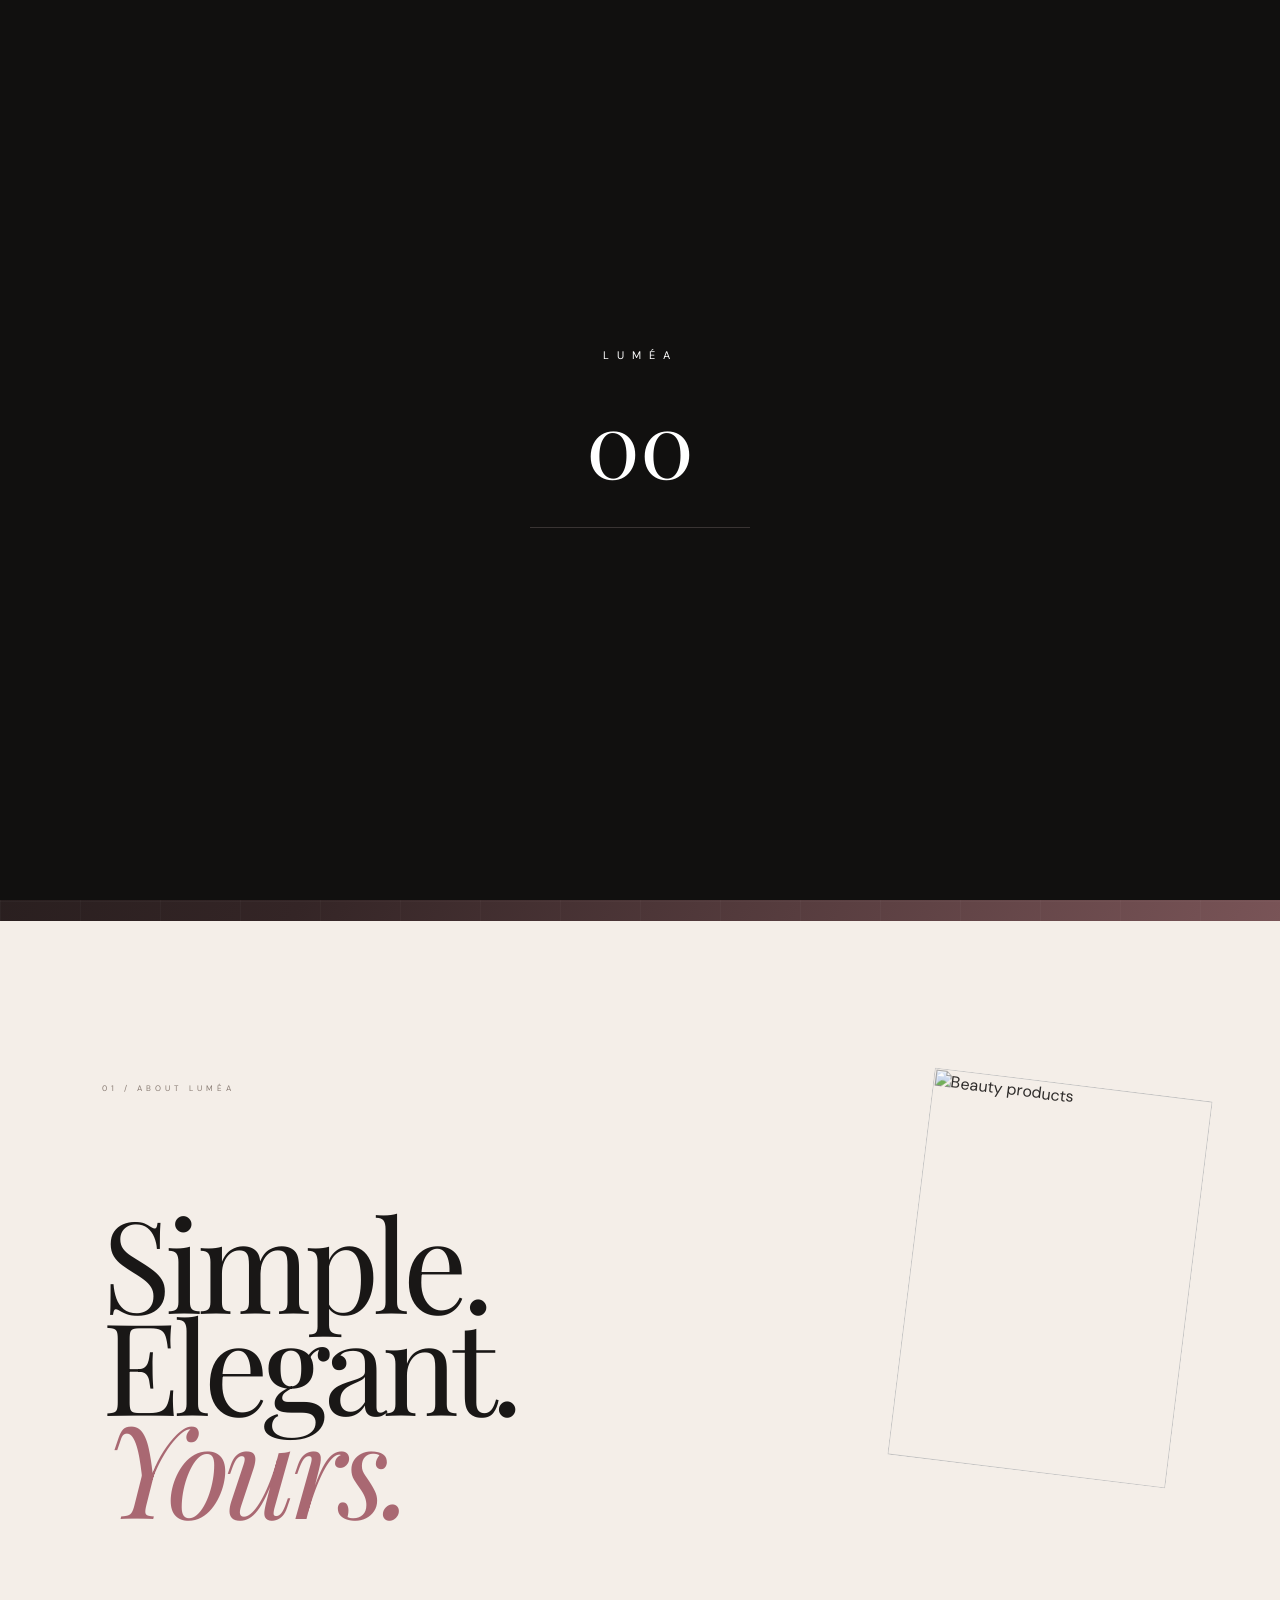
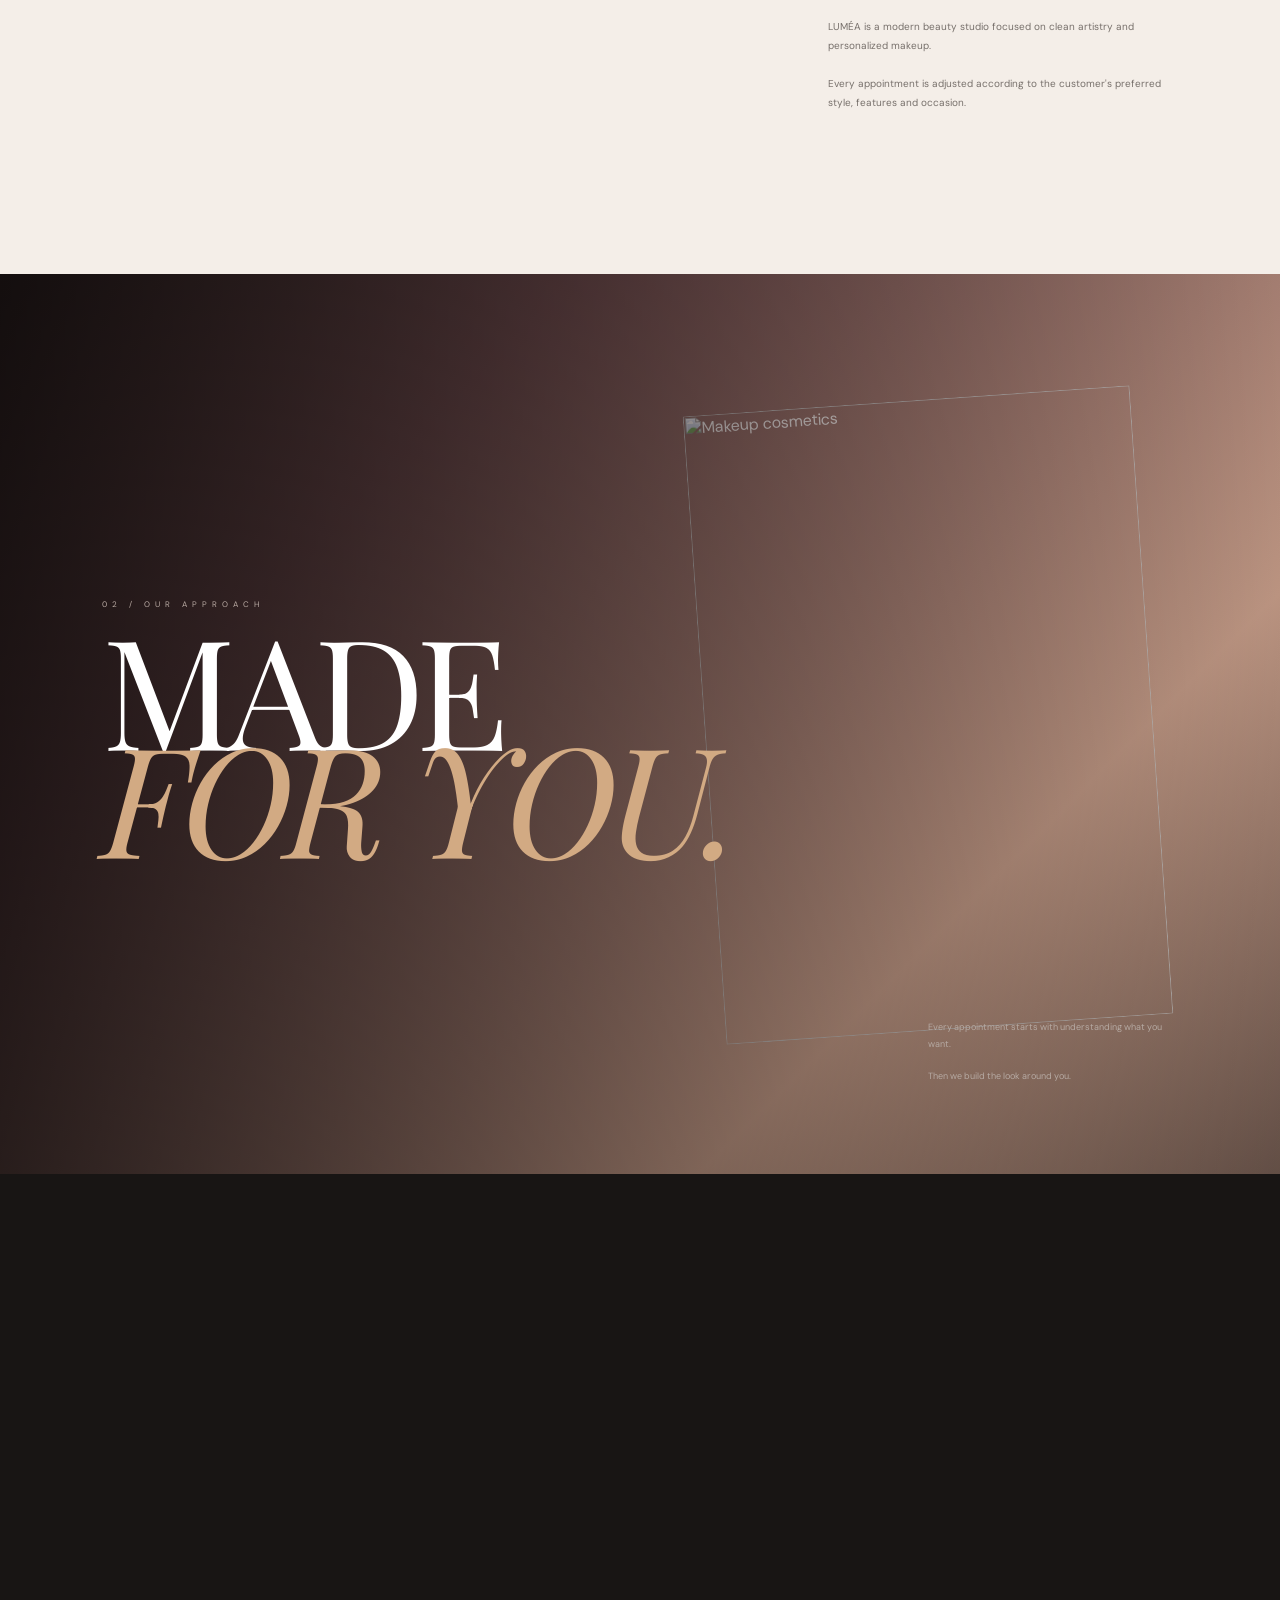
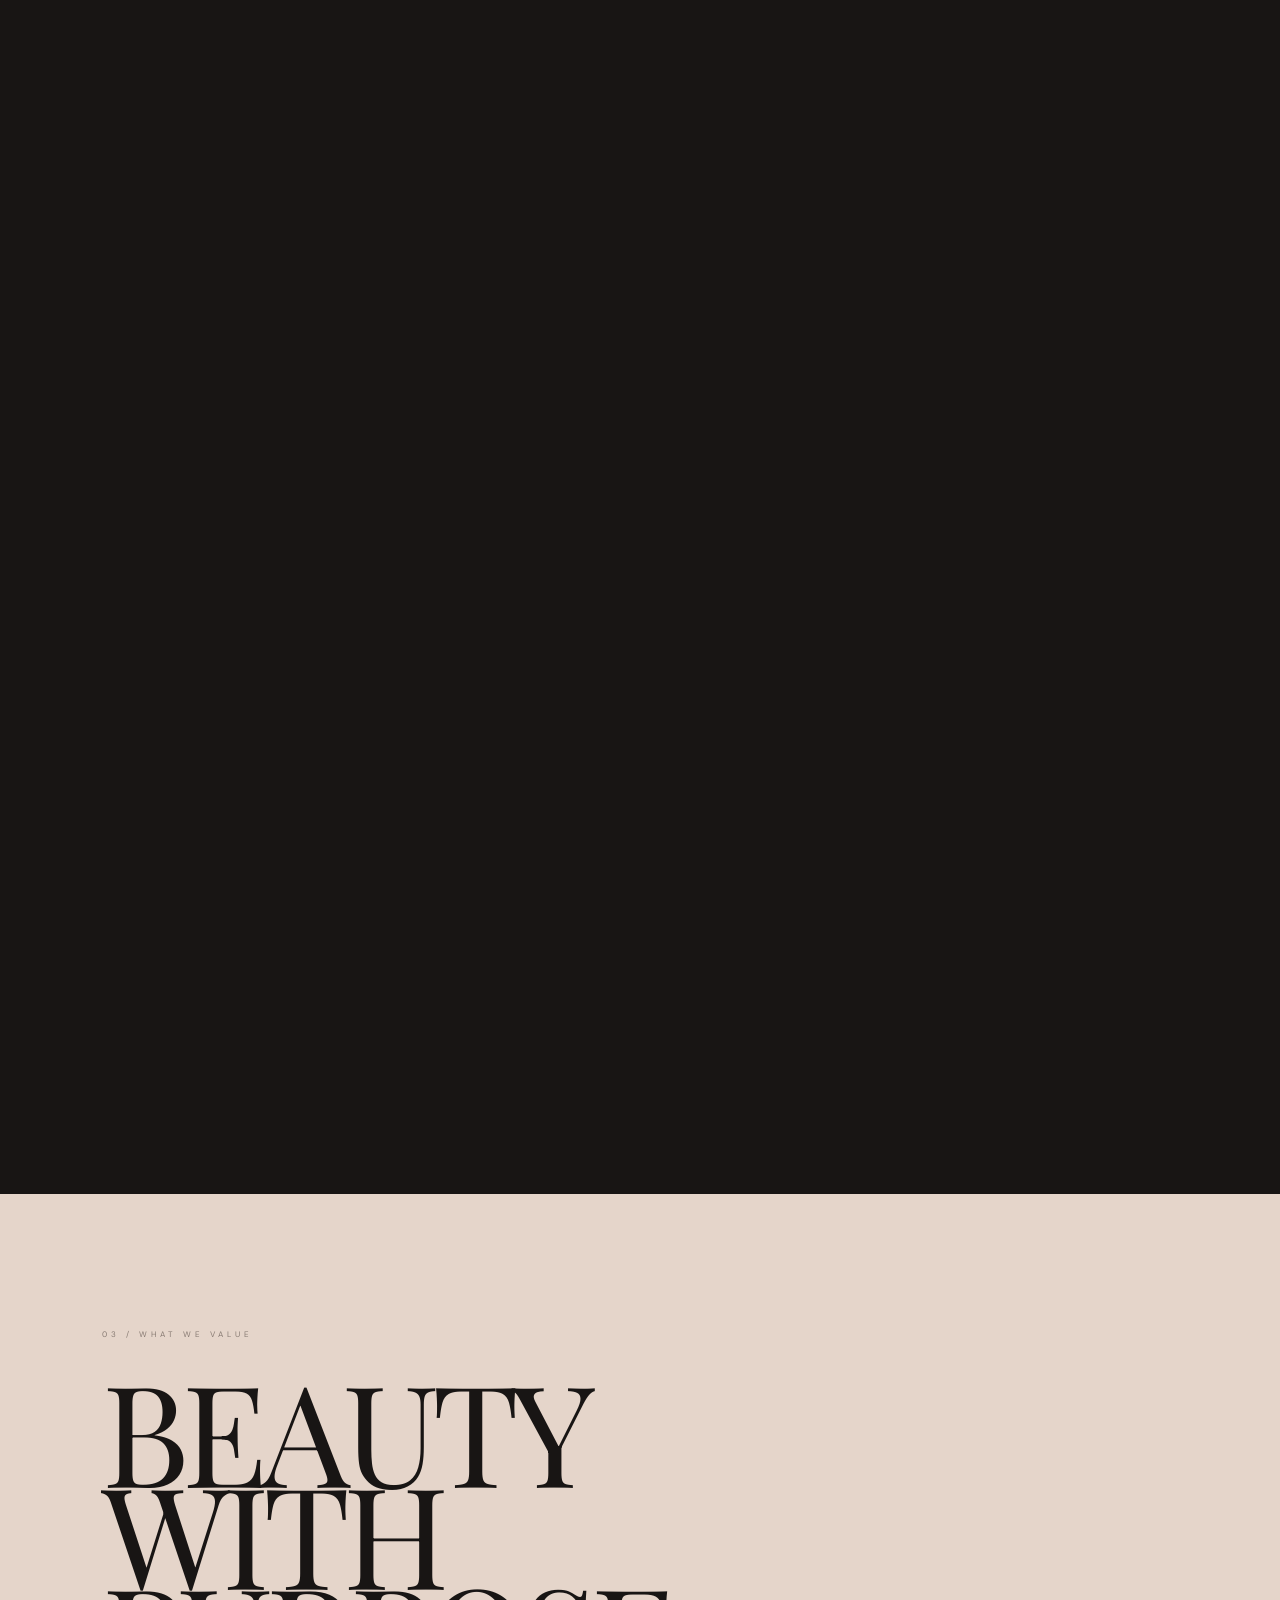
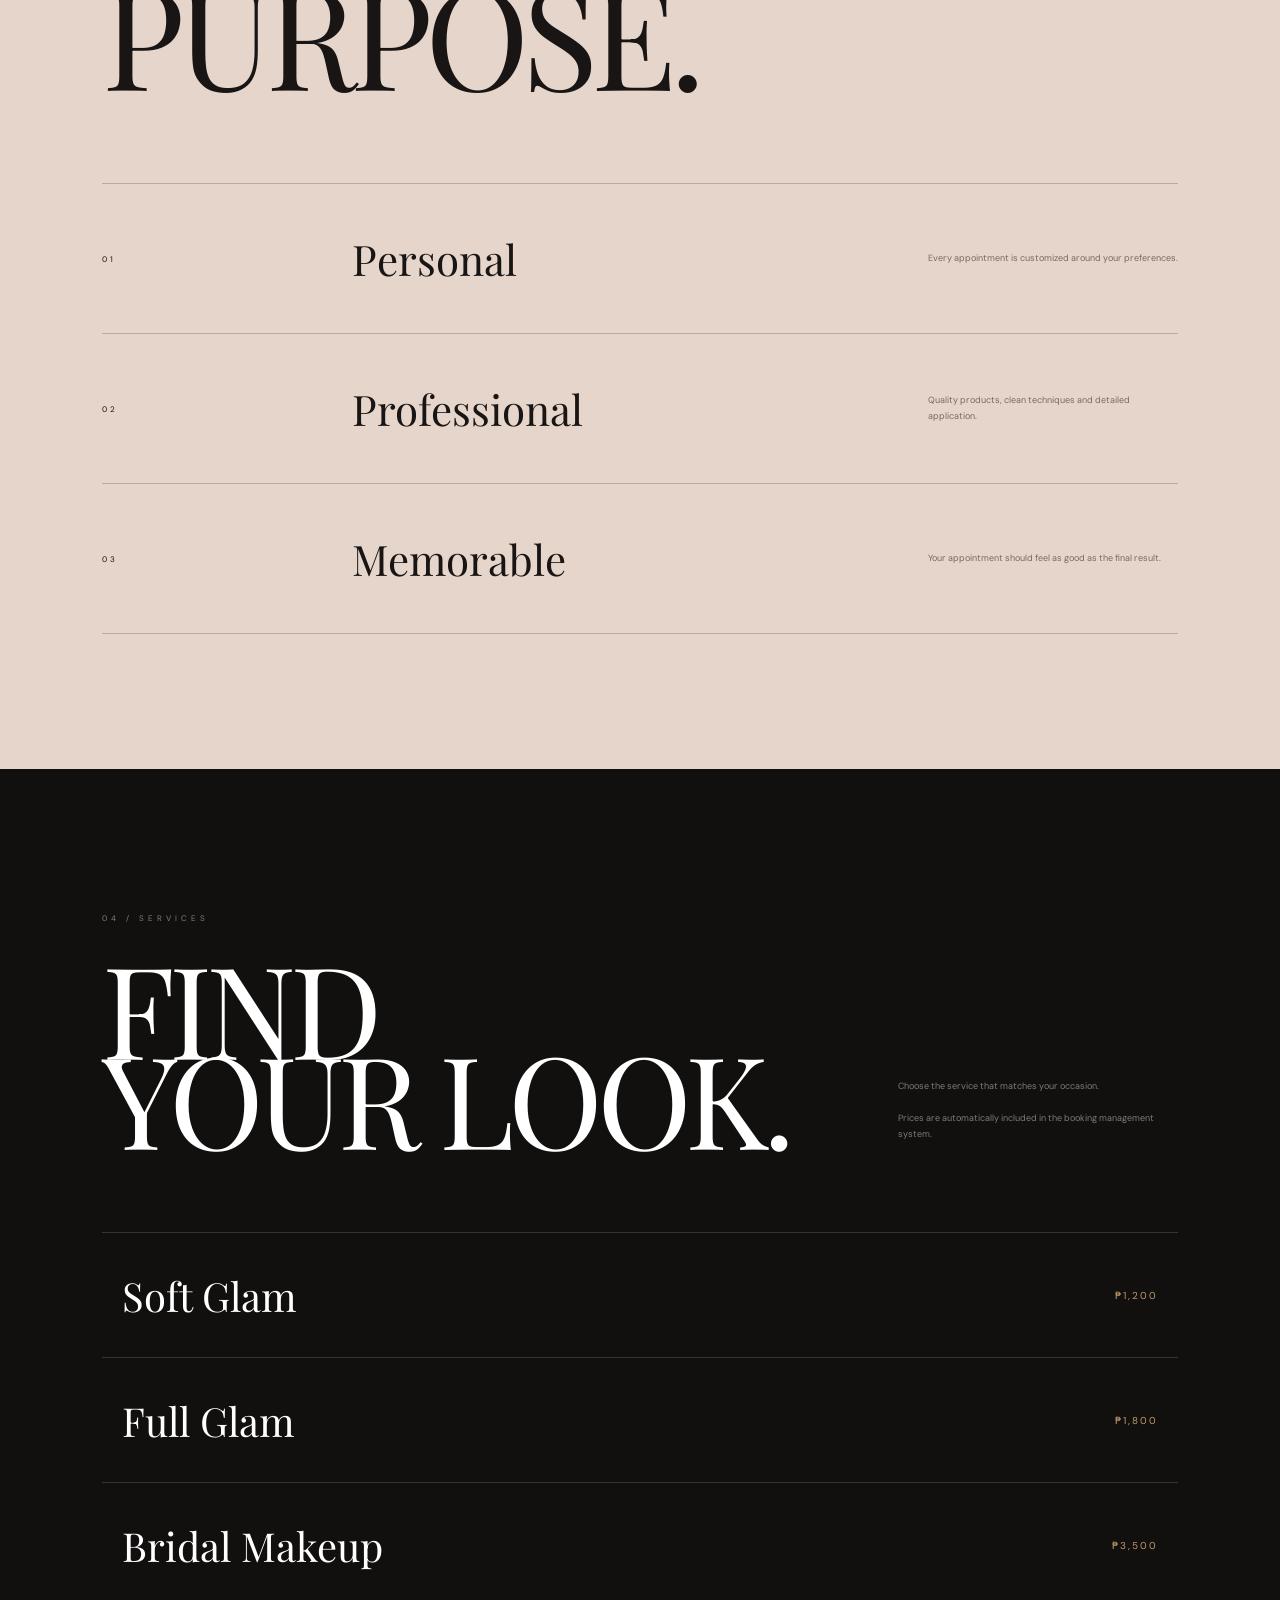
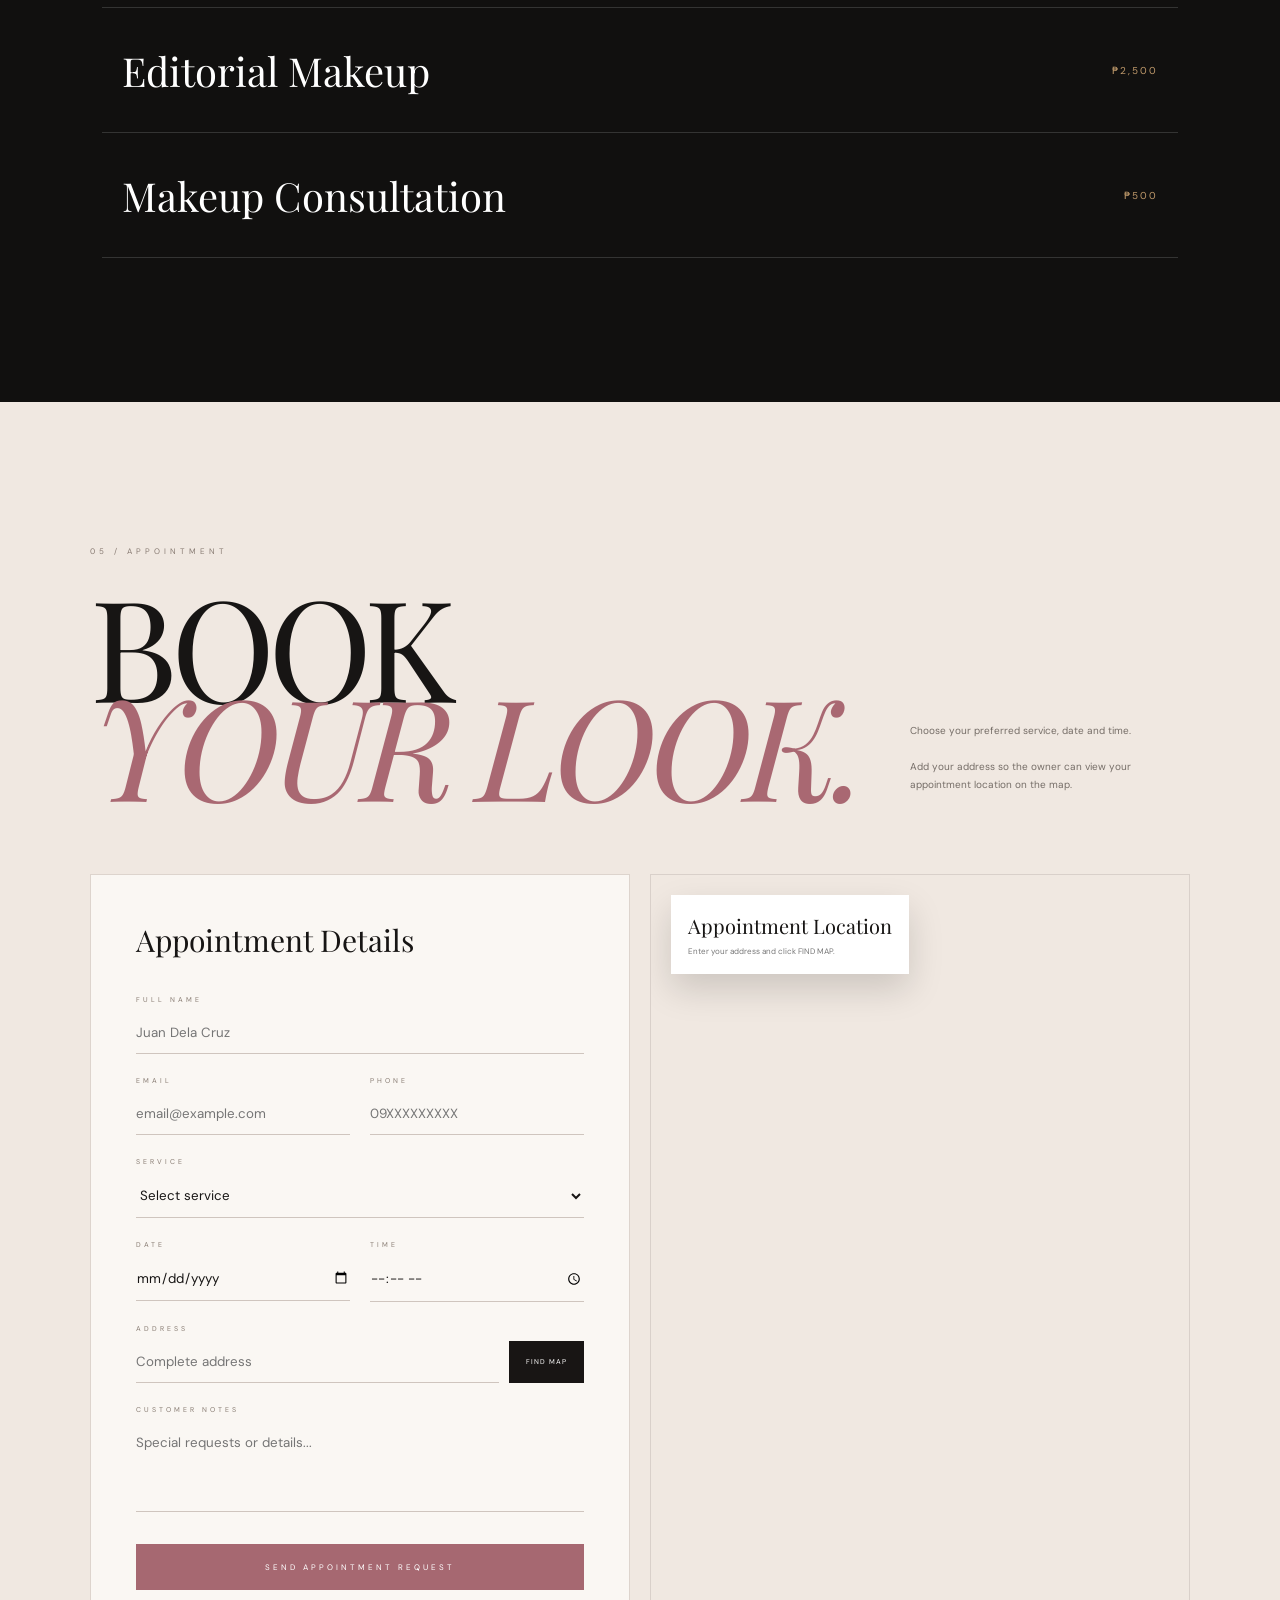
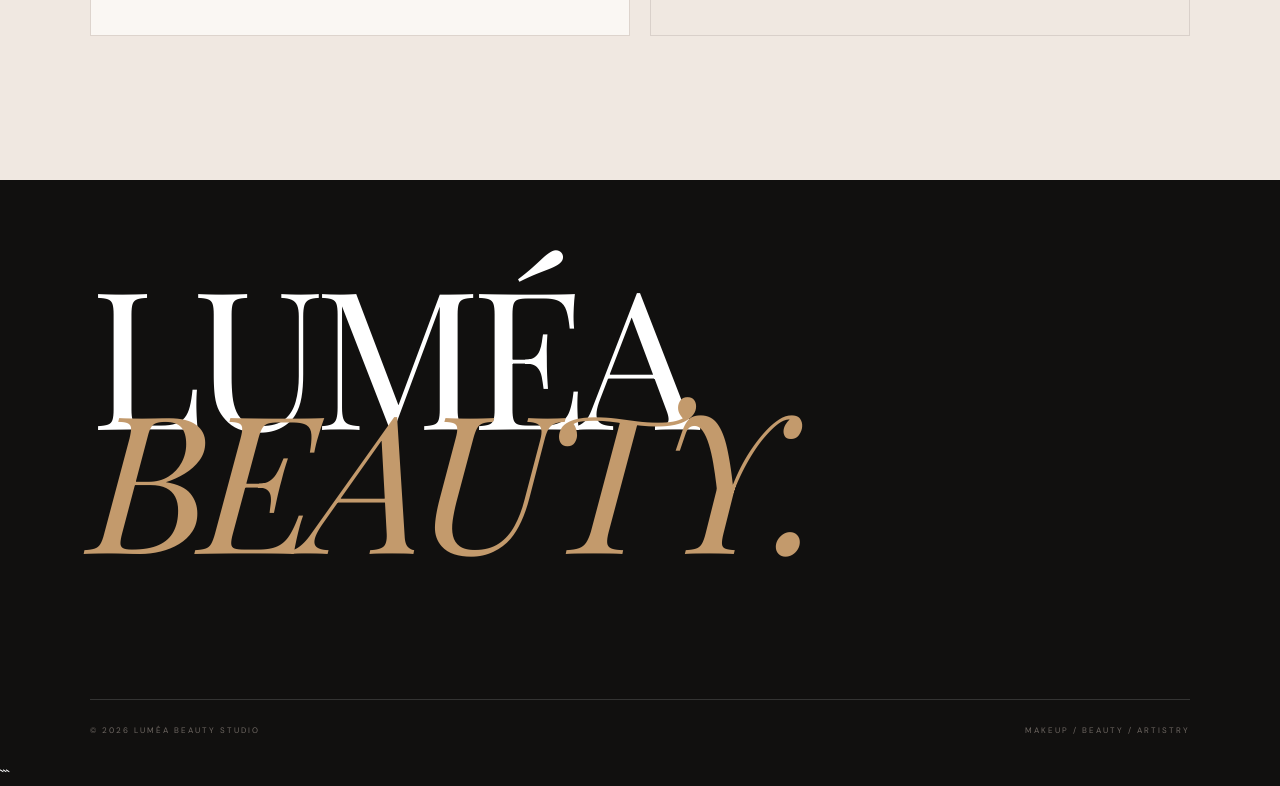
==== index.html @ 1479e38d "first commit" ====
```html
<!DOCTYPE html>
<html lang="en">
<head>
<meta charset="UTF-8">
<meta name="viewport" content="width=device-width, initial-scale=1.0">

<title>LUMÉA Beauty Studio</title>

<!-- Fonts -->
<link rel="preconnect" href="https://fonts.googleapis.com">
<link rel="preconnect" href="https://fonts.gstatic.com" crossorigin>

<link
    href="https://fonts.googleapis.com/css2?family=DM+Sans:wght@400;500;600;700&family=Playfair+Display:ital,wght@0,400;1,400&display=swap"
    rel="stylesheet"
>

<!-- Leaflet -->
<link
    rel="stylesheet"
    href="https://unpkg.com/leaflet@1.9.4/dist/leaflet.css"
/>

<!-- GSAP -->
<script src="https://cdn.jsdelivr.net/npm/gsap@3.12.5/dist/gsap.min.js"></script>
<script src="https://cdn.jsdelivr.net/npm/gsap@3.12.5/dist/ScrollTrigger.min.js"></script>

<!-- Leaflet -->
<script src="https://unpkg.com/leaflet@1.9.4/dist/leaflet.js"></script>

<!-- Excel -->
<script src="https://cdn.jsdelivr.net/npm/xlsx@0.18.5/dist/xlsx.full.min.js"></script>


<style>

/* =========================================================
   ROOT
========================================================= */

:root{
    --black:#11100f;
    --black2:#1d1918;

    --cream:#f4eee8;
    --cream2:#e7d9cf;

    --pink:#a96872;
    --pink2:#d39ca0;

    --brown:#80665a;

    --gold:#b99561;

    --white:#ffffff;

    --gray:#77716d;

    --line:#ddd5ce;

    --green:#347448;
    --red:#a44848;
    --orange:#9c711f;
}


/* =========================================================
   RESET
========================================================= */

*{
    margin:0;
    padding:0;
    box-sizing:border-box;
}

html{
    scroll-behavior:auto;
}

body{
    background:var(--black);
    color:white;

    font-family:"DM Sans",sans-serif;

    overflow-x:hidden;
}

body.owner-open{
    overflow:hidden;
}

button,
input,
select,
textarea{
    font-family:inherit;
}

button{
    cursor:pointer;
}

img{
    display:block;
    max-width:100%;
}

a{
    color:inherit;
    text-decoration:none;
}


/* =========================================================
   LOADER
========================================================= */

.loader{
    position:fixed;
    inset:0;

    z-index:999999;

    background:#11100f;

    display:flex;
    align-items:center;
    justify-content:center;
}

.loader-content{
    text-align:center;
}

.loader-brand{
    font-size:11px;
    letter-spacing:8px;
}

.loader-number{
    margin-top:20px;

    font-family:"Playfair Display",serif;

    font-size:90px;
}

.loader-line{
    width:220px;
    height:1px;

    margin:25px auto;

    background:#393433;

    overflow:hidden;
}

.loader-line span{
    display:block;

    width:100%;
    height:100%;

    background:white;

    transform:translateX(-100%);
}


/* =========================================================
   NAV
========================================================= */

.nav{
    position:fixed;

    top:0;
    left:0;

    width:100%;
    height:90px;

    padding:0 6vw;

    z-index:5000;

    display:flex;
    align-items:center;
    justify-content:space-between;

    mix-blend-mode:difference;
}

.logo{
    font-size:12px;
    letter-spacing:7px;
}

.nav-links{
    display:flex;
    align-items:center;
    gap:30px;
}

.nav-links a{
    font-size:8px;
    letter-spacing:3px;
    text-transform:uppercase;
}

.owner-button{
    border:1px solid white;

    background:transparent;

    color:white;

    padding:11px 17px;

    font-size:8px;

    letter-spacing:2px;

    cursor:pointer;
}


/* =========================================================
   HERO
========================================================= */

.hero{
    height:100vh;
    min-height:700px;

    position:relative;

    overflow:hidden;

    display:flex;
    align-items:center;

    background:
        linear-gradient(
            120deg,
            #181514 0%,
            #342526 45%,
            #795457 100%
        );
}

.hero-grid{
    position:absolute;
    inset:0;

    background-image:
        linear-gradient(
            rgba(255,255,255,.055) 1px,
            transparent 1px
        ),
        linear-gradient(
            90deg,
            rgba(255,255,255,.055) 1px,
            transparent 1px
        );

    background-size:80px 80px;

    opacity:.5;
}

.hero-photo{
    position:absolute;

    right:5vw;
    top:12vh;

    width:38vw;
    height:72vh;

    overflow:hidden;

    opacity:.55;

    transform:rotate(4deg);
}

.hero-photo img{
    width:100%;
    height:100%;

    object-fit:cover;

    filter:
        grayscale(30%)
        contrast(105%)
        brightness(65%);
}

.hero-photo::after{
    content:"";

    position:absolute;
    inset:0;

    background:
        linear-gradient(
            90deg,
            #342526 0%,
            transparent 45%
        );
}

.hero-content{
    position:relative;

    z-index:5;

    margin-left:8vw;
}

.eyebrow{
    margin-bottom:30px;

    color:#b9aaa3;

    font-size:8px;

    letter-spacing:5px;
}

.hero-title{
    font-family:"Playfair Display",serif;

    font-weight:400;

    font-size:clamp(
        80px,
        13vw,
        190px
    );

    line-height:.72;

    letter-spacing:-8px;
}

.hero-title em{
    color:#d3aa87;
}

.hero-description{
    width:330px;

    margin-top:55px;

    color:#b1a49e;

    font-size:10px;

    line-height:1.9;
}

.hero-side{
    position:absolute;

    z-index:5;

    right:8vw;
    bottom:10vh;

    width:220px;

    color:#b8aaa4;

    font-size:8px;

    line-height:1.8;
}

.scroll-indicator{
    position:absolute;

    z-index:5;

    left:50%;
    bottom:30px;

    transform:translateX(-50%);

    color:#aaa09a;

    font-size:7px;

    letter-spacing:4px;
}


/* =========================================================
   ABOUT
========================================================= */

.about{
    min-height:100vh;

    padding:18vh 8vw;

    position:relative;

    overflow:hidden;

    background:var(--cream);

    color:#191716;
}

.about-photo{
    position:absolute;

    right:7vw;
    top:18vh;

    width:280px;
    height:390px;

    overflow:hidden;

    transform:rotate(7deg);

    opacity:.9;
}

.about-photo img{
    width:100%;
    height:100%;

    object-fit:cover;

    filter:saturate(.8);
}

.about-number{
    font-size:8px;

    letter-spacing:4px;

    color:#887b73;
}

.about-title{
    position:relative;

    z-index:2;

    margin-top:13vh;

    max-width:1000px;

    font-family:"Playfair Display",serif;

    font-size:clamp(
        65px,
        10vw,
        150px
    );

    font-weight:400;

    line-height:.8;

    letter-spacing:-6px;
}

.about-title em{
    color:var(--pink);
}

.about-text{
    position:relative;

    z-index:3;

    width:350px;

    margin-top:100px;
    margin-left:auto;

    color:#77706b;

    font-size:10px;

    line-height:1.9;
}


/* =========================================================
   STORY
========================================================= */

.story{
    height:280vh;

    background:#181514;
}

.story-pin{
    position:sticky;

    top:0;

    height:100vh;

    overflow:hidden;
}

.story-bg{
    position:absolute;

    inset:-20%;

    background:
        linear-gradient(
            135deg,
            #211b1a,
            #765052,
            #c49b87,
            #211b1a
        );
}

.story-photo{
    position:absolute;

    right:10vw;
    top:14vh;

    width:35vw;
    height:70vh;

    overflow:hidden;

    opacity:.75;

    transform:rotate(-4deg);
}

.story-photo img{
    width:100%;
    height:100%;

    object-fit:cover;

    filter:
        saturate(.65)
        contrast(105%);
}

.story-overlay{
    position:absolute;
    inset:0;

    background:
        linear-gradient(
            90deg,
            rgba(0,0,0,.72),
            rgba(0,0,0,.05)
        );
}

.story-title{
    position:absolute;

    z-index:5;

    left:8vw;
    top:50%;

    transform:translateY(-50%);
}

.story-title small{
    color:#b9aaa3;

    font-size:8px;

    letter-spacing:5px;
}

.story-title h2{
    margin-top:25px;

    font-family:"Playfair Display",serif;

    font-size:clamp(
        80px,
        12vw,
        175px
    );

    font-weight:400;

    line-height:.7;

    letter-spacing:-8px;
}

.story-title h2 em{
    color:#d2aa83;
}

.story-copy{
    position:absolute;

    z-index:5;

    right:8vw;
    bottom:10vh;

    width:250px;

    color:#b6aaa3;

    font-size:9px;

    line-height:1.8;
}


/* =========================================================
   VALUES
========================================================= */

.values{
    min-height:100vh;

    padding:15vh 8vw;

    background:#e5d5ca;

    color:#181514;

    overflow:hidden;
}

.values-title{
    margin-top:40px;

    font-family:"Playfair Display",serif;

    font-size:clamp(
        70px,
        11vw,
        160px
    );

    font-weight:400;

    line-height:.72;

    letter-spacing:-7px;
}

.values-list{
    margin-top:100px;

    border-top:1px solid rgba(0,0,0,.2);
}

.value{
    min-height:150px;

    border-bottom:1px solid rgba(0,0,0,.2);

    display:flex;

    align-items:center;

    justify-content:space-between;

    overflow:hidden;

    transition:.35s;
}

.value:hover{
    padding-left:25px;
}

.value-number{
    width:50px;

    font-size:8px;

    letter-spacing:3px;
}

.value-name{
    width:35%;

    font-family:"Playfair Display",serif;

    font-size:42px;
}

.value-description{
    width:250px;

    color:#756b65;

    font-size:9px;

    line-height:1.7;
}


/* =========================================================
   SERVICES
========================================================= */

.services{
    padding:16vh 8vw;

    background:#11100f;
}

.services-top{
    margin-bottom:90px;

    display:flex;

    justify-content:space-between;

    align-items:end;
}

.services-title{
    margin-top:40px;

    font-family:"Playfair Display",serif;

    font-weight:400;

    font-size:clamp(
        70px,
        10vw,
        145px
    );

    line-height:.7;

    letter-spacing:-6px;
}

.services-info{
    width:280px;

    color:#827a75;

    font-size:9px;

    line-height:1.8;
}

.service-list{
    border-top:1px solid rgba(255,255,255,.15);
}

.service{
    min-height:125px;

    border-bottom:1px solid rgba(255,255,255,.15);

    padding:0 20px;

    display:flex;

    align-items:center;

    justify-content:space-between;

    transition:.35s;
}

.service:hover{
    background:#292120;

    padding-left:45px;
}

.service-name{
    font-family:"Playfair Display",serif;

    font-size:40px;
}

.service-price{
    color:#c09a6b;

    font-size:10px;

    letter-spacing:2px;
}


/* =========================================================
   BOOKING
========================================================= */

.booking{
    padding:16vh 7vw;

    background:#f0e8e1;

    color:#171514;
}

.booking-header{
    margin-bottom:80px;

    display:flex;

    justify-content:space-between;

    align-items:end;
}

.booking-title{
    margin-top:40px;

    font-family:"Playfair Display",serif;

    font-size:clamp(
        70px,
        11vw,
        160px
    );

    font-weight:400;

    line-height:.7;

    letter-spacing:-7px;
}

.booking-title em{
    color:var(--pink);
}

.booking-intro{
    width:280px;

    color:#756d67;

    font-size:10px;

    line-height:1.8;
}

.booking-grid{
    display:grid;

    grid-template-columns:1fr 1fr;

    gap:20px;
}

.form-card{
    padding:45px;

    background:#faf7f3;

    border:1px solid #ddd4cd;
}

.form-title{
    margin-bottom:35px;

    font-family:"Playfair Display",serif;

    font-size:30px;
}

.field{
    margin-bottom:22px;
}

.field label{
    display:block;

    margin-bottom:8px;

    color:#887c73;

    font-size:7px;

    letter-spacing:3px;
}

.field input,
.field select,
.field textarea{
    width:100%;

    padding:12px 0;

    border:0;

    border-bottom:1px solid #cfc5be;

    background:transparent;

    outline:none;

    color:#171514;
}

.field textarea{
    height:90px;

    resize:none;
}

.form-row{
    display:grid;

    grid-template-columns:1fr 1fr;

    gap:20px;
}

.address-row{
    display:flex;

    gap:10px;
}

.address-row input{
    flex:1;
}

.find-location{
    border:0;

    background:#181514;

    color:white;

    padding:0 17px;

    font-size:7px;

    letter-spacing:1px;
}

.find-location:disabled{
    opacity:.5;

    cursor:wait;
}

.submit-booking{
    width:100%;

    margin-top:10px;

    padding:18px;

    border:0;

    background:#a66871;

    color:white;

    font-size:8px;

    letter-spacing:3px;
}

.submit-booking:hover{
    background:#8e565f;
}


/* =========================================================
   CUSTOMER MAP
========================================================= */

.map-wrapper{
    min-height:620px;

    position:relative;

    overflow:hidden;

    border:1px solid #d9d0ca;
}

#customerMap{
    position:absolute;

    inset:0;

    width:100%;
    height:100%;
}

.map-label{
    position:absolute;

    z-index:500;

    left:20px;
    top:20px;

    max-width:320px;

    padding:17px;

    background:white;

    box-shadow:0 15px 35px rgba(0,0,0,.15);
}

.map-label strong{
    font-family:"Playfair Display",serif;

    font-size:20px;

    font-weight:400;
}

.map-label span{
    display:block;

    margin-top:6px;

    color:#777;

    font-size:8px;

    line-height:1.5;
}


/* =========================================================
   FOOTER
========================================================= */

.footer{
    min-height:65vh;

    padding:12vh 7vw 30px;

    background:#11100f;

    display:flex;

    flex-direction:column;

    justify-content:space-between;
}

.footer-brand{
    font-family:"Playfair Display",serif;

    font-size:clamp(
        80px,
        15vw,
        220px
    );

    font-weight:400;

    line-height:.65;

    letter-spacing:-10px;
}

.footer-brand em{
    color:#c39a6c;
}

.footer-bottom{
    padding-top:25px;

    border-top:1px solid rgba(255,255,255,.15);

    display:flex;

    justify-content:space-between;

    color:#6f6863;

    font-size:8px;

    letter-spacing:2px;
}


/* =========================================================
   OWNER DASHBOARD
========================================================= */

.owner-dashboard{
    position:fixed;

    inset:0;

    z-index:70000;

    display:none;

    overflow:auto;

    background:#f3f3f1;

    color:#151515;
}

.owner-dashboard.active{
    display:block;
}

.owner-nav{
    position:sticky;

    top:0;

    z-index:100;

    height:75px;

    padding:0 35px;

    border-bottom:1px solid #dededb;

    background:white;

    display:flex;

    align-items:center;

    justify-content:space-between;
}

.owner-logo{
    font-size:11px;

    font-weight:600;

    letter-spacing:5px;
}

.owner-nav-right{
    display:flex;

    align-items:center;

    gap:12px;
}

.owner-online{
    padding:8px 13px;

    border-radius:20px;

    background:#eaf6ed;

    color:#347145;

    font-size:7px;
}

.close-owner{
    padding:10px 15px;

    border:1px solid #d5d5d2;

    background:white;

    font-size:8px;
}

.close-owner:hover{
    background:#151515;

    color:white;
}

.owner-content{
    max-width:1750px;

    margin:auto;

    padding:40px;
}

.owner-heading{
    display:flex;

    align-items:end;

    justify-content:space-between;
}

.owner-heading h1{
    font-family:"Playfair Display",serif;

    font-size:65px;

    font-weight:400;

    line-height:.8;
}

.owner-heading p{
    margin-top:15px;

    color:#777;

    font-size:9px;
}

.export-excel{
    padding:13px 18px;

    border:0;

    background:#197c43;

    color:white;

    font-size:8px;

    letter-spacing:1px;
}

.export-excel:hover{
    background:#126434;
}


/* =========================================================
   STATS
========================================================= */

.stats{
    margin-top:45px;

    display:grid;

    grid-template-columns:repeat(6,1fr);

    gap:12px;
}

.stat{
    padding:22px;

    border:1px solid #e0e0dd;

    border-radius:4px;

    background:white;
}

.stat small{
    color:#888;

    font-size:7px;

    letter-spacing:2px;
}

.stat strong{
    display:block;

    margin-top:15px;

    font-family:"Playfair Display",serif;

    font-size:34px;

    font-weight:400;
}


/* =========================================================
   OWNER GRID
========================================================= */

.owner-grid{
    margin-top:25px;

    display:grid;

    grid-template-columns:1.45fr .8fr;

    gap:18px;
}

.owner-panel{
    overflow:hidden;

    border:1px solid #e0e0dd;

    border-radius:4px;

    background:white;
}

.panel-heading{
    min-height:70px;

    padding:18px 22px;

    border-bottom:1px solid #e7e7e4;

    display:flex;

    align-items:center;

    justify-content:space-between;
}

.panel-heading h3{
    font-size:13px;
}

.search-bookings{
    width:240px;

    padding:10px;

    border:1px solid #ddd;

    outline:none;

    background:#fafafa;

    font-size:9px;
}


/* =========================================================
   TABLE
========================================================= */

.table-scroll{
    overflow:auto;
}

.booking-table{
    width:100%;

    min-width:900px;

    border-collapse:collapse;
}

.booking-table th{
    padding:14px 18px;

    border-bottom:1px solid #e7e7e4;

    background:#fafafa;

    color:#888;

    text-align:left;

    font-size:7px;

    letter-spacing:1px;
}

.booking-table td{
    padding:16px 18px;

    border-bottom:1px solid #ededeb;

    vertical-align:middle;

    font-size:9px;
}

.booking-table tr:hover{
    background:#fafafa;
}

.customer-name{
    font-weight:600;
}

.customer-email{
    display:block;

    margin-top:4px;

    color:#999;

    font-size:7px;
}

.view-details{
    padding:8px 11px;

    border:1px solid #d5d5d2;

    background:white;

    font-size:7px;

    letter-spacing:1px;
}

.view-details:hover{
    background:#181818;

    color:white;
}


/* =========================================================
   BADGES
========================================================= */

.badge{
    display:inline-block;

    padding:6px 9px;

    border-radius:20px;

    font-size:7px;

    white-space:nowrap;
}

.badge-pending{
    background:#fff3dc;
    color:#9a6b1b;
}

.badge-confirmed{
    background:#eaf6ed;
    color:#347145;
}

.badge-completed{
    background:#edf0f2;
    color:#596770;
}

.badge-cancelled{
    background:#fdeaea;
    color:#a34a4a;
}

.badge-unpaid{
    background:#fff0ef;
    color:#a24b4b;
}

.badge-partial{
    background:#fff4dc;
    color:#9a701d;
}

.badge-paid{
    background:#eaf6ed;
    color:#347145;
}


/* =========================================================
   DETAILS
========================================================= */

.details-panel{
    padding:25px;

    min-height:650px;

    overflow:auto;
}

.details-empty{
    min-height:550px;

    display:flex;

    align-items:center;

    justify-content:center;

    text-align:center;

    color:#aaa;

    font-size:9px;
}

.details-header{
    display:flex;

    align-items:start;

    justify-content:space-between;

    gap:10px;
}

.details-name{
    font-family:"Playfair Display",serif;

    font-size:35px;

    font-weight:400;
}

.detail-section{
    margin-top:25px;
}

.detail-label{
    margin-bottom:7px;

    color:#999;

    font-size:7px;

    letter-spacing:2px;
}

.detail-value{
    font-size:10px;

    line-height:1.7;
}

.detail-note{
    padding:14px;

    border:1px solid #eee7e0;

    background:#faf8f5;

    font-size:9px;

    line-height:1.7;
}


/* =========================================================
   PAYMENT
========================================================= */

.payment-box{
    padding:15px;

    border:1px solid #e2e5e0;

    background:#f7f8f6;
}

.amount{
    font-family:"Playfair Display",serif;

    font-size:30px;
}

.payment-select{
    width:100%;

    margin-top:10px;

    padding:10px;

    border:1px solid #ddd;

    background:white;

    font-size:9px;
}

.save-payment{
    width:100%;

    margin-top:8px;

    padding:11px;

    border:0;

    background:#181818;

    color:white;

    font-size:7px;

    letter-spacing:1px;
}


/* =========================================================
   OWNER MAP
========================================================= */

.owner-map{
    height:230px;

    position:relative;

    overflow:hidden;

    border:1px solid #ddd;

    background:#eee;
}

.owner-map-inner{
    position:absolute;

    inset:0;
}

.owner-no-location{
    position:absolute;

    inset:0;

    z-index:10;

    display:flex;

    align-items:center;

    justify-content:center;

    padding:20px;

    text-align:center;

    background:#f5f5f3;

    color:#888;

    font-size:9px;
}


/* =========================================================
   NOTES
========================================================= */

.owner-note{
    width:100%;

    height:80px;

    padding:12px;

    border:1px solid #ddd;

    outline:none;

    resize:none;

    font-size:9px;
}

.save-note{
    width:100%;

    margin-top:7px;

    padding:11px;

    border:0;

    background:#181818;

    color:white;

    font-size:7px;
}


/* =========================================================
   ACTIONS
========================================================= */

.status-actions{
    margin-top:10px;

    display:grid;

    grid-template-columns:1fr 1fr;

    gap:7px;
}

.status-actions button{
    padding:11px;

    border:0;

    font-size:7px;
}

.action-confirm{
    background:#eaf6ed;
    color:#347145;
}

.action-complete{
    background:#edf0f2;
    color:#596770;
}

.action-cancel{
    background:#fdeaea;
    color:#a34a4a;
}

.action-delete{
    background:#181818;
    color:white;
}


/* =========================================================
   TOAST
========================================================= */

.toast{
    position:fixed;

    right:25px;
    bottom:25px;

    z-index:1000000;

    padding:15px 20px;

    background:#171514;

    color:white;

    font-size:8px;

    opacity:0;

    transform:translateY(30px);

    pointer-events:none;

    transition:.3s;
}

.toast.show{
    opacity:1;

    transform:translateY(0);
}


/* =========================================================
   RESPONSIVE
========================================================= */

@media(max-width:1100px){

    .stats{
        grid-template-columns:repeat(3,1fr);
    }

    .owner-grid{
        grid-template-columns:1fr;
    }

}

@media(max-width:800px){

    .hero-photo{
        width:55vw;
        right:-10vw;
        opacity:.35;
    }

    .about-photo{
        opacity:.3;
    }

    .story-photo{
        width:55vw;
        right:-10vw;
        opacity:.4;
    }

    .booking-grid{
        grid-template-columns:1fr;
    }

    .services-top,
    .booking-header{
        display:block;
    }

    .services-info,
    .booking-intro{
        margin-top:35px;
    }

    .form-row{
        grid-template-columns:1fr;
    }

}

@media(max-width:600px){

    .nav{
        padding:0 20px;
    }

    .nav-links{
        gap:10px;
    }

    .nav-links a{
        display:none;
    }

    .hero-content{
        margin-left:7vw;
    }

    .hero-title{
        font-size:70px;
        letter-spacing:-5px;
    }

    .hero-description{
        width:270px;
    }

    .about{
        padding:13vh 7vw;
    }

    .about-title{
        font-size:58px;
    }

    .about-text{
        width:100%;
    }

    .story-title{
        left:7vw;
    }

    .story-title h2{
        font-size:70px;
    }

    .story-copy{
        right:7vw;
    }

    .values{
        padding:13vh 7vw;
    }

    .values-title{
        font-size:65px;
    }

    .value{
        min-height:170px;

        display:grid;

        grid-template-columns:40px 1fr;

        padding:20px 0;
    }

    .value-name{
        width:auto;

        font-size:30px;
    }

    .value-description{
        grid-column:2;

        width:auto;
    }

    .services{
        padding:13vh 7vw;
    }

    .service-name{
        font-size:28px;
    }

    .booking{
        padding:13vh 6vw;
    }

    .form-card{
        padding:25px;
    }

    .address-row{
        display:block;
    }

    .find-location{
        width:100%;
        height:42px;

        margin-top:8px;
    }

    .map-wrapper{
        min-height:430px;
    }

    .footer-brand{
        font-size:80px;
    }

    .footer-bottom{
        display:block;
    }

    .footer-bottom div{
        margin-top:10px;
    }

    .owner-content{
        padding:25px 15px;
    }

    .owner-heading{
        display:block;
    }

    .owner-heading h1{
        font-size:50px;
    }

    .export-excel{
        margin-top:25px;
    }

    .stats{
        grid-template-columns:1fr 1fr;
    }

    .owner-nav{
        padding:0 15px;
    }

    .owner-online{
        display:none;
    }

    .search-bookings{
        width:150px;
    }

}

@media(max-width:420px){

    .stats{
        grid-template-columns:1fr;
    }

    .panel-heading{
        display:block;
    }

    .search-bookings{
        width:100%;

        margin-top:12px;
    }

}

</style>
</head>


<body>


<!-- =====================================================
     LOADER
===================================================== -->

<div class="loader" id="loader">

    <div class="loader-content">

        <div class="loader-brand">
            LUMÉA
        </div>

        <div class="loader-number" id="loaderNumber">
            00
        </div>

        <div class="loader-line">
            <span id="loaderBar"></span>
        </div>

    </div>

</div>


<!-- =====================================================
     NAVIGATION
===================================================== -->

<nav class="nav">

    <a
        href="#"
        class="logo"
    >
        LUMÉA
    </a>


    <div class="nav-links">

        <a href="#about">
            About
        </a>

        <a href="#services">
            Services
        </a>

        <a href="#booking">
            Appointment
        </a>


        <button
            type="button"
            class="owner-button"
            id="openOwner"
        >
            OWNER
        </button>

    </div>

</nav>


<!-- =====================================================
     HERO
===================================================== -->

<section class="hero">

    <div class="hero-grid"></div>


    <!-- BEAUTY PICTURE -->

    <div class="hero-photo">

        <img
            src="https://images.unsplash.com/photo-1522335789203-aabd1fc54bc9?auto=format&fit=crop&w=1200&q=85"
            alt="Beauty makeup"
        >

    </div>


    <div class="hero-content">

        <div class="eyebrow">
            BEAUTY STUDIO / MAKEUP ARTISTRY
        </div>


        <h1 class="hero-title">

            YOUR

            <br>

            <em>
                SIGNATURE.
            </em>

        </h1>


        <p class="hero-description">

            Professional makeup artistry
            for celebrations, special
            occasions and everyday beauty.

        </p>

    </div>


    <div class="hero-side">

        LUMÉA BEAUTY STUDIO

        <br><br>

        Makeup designed around
        your personality, style
        and occasion.

    </div>


    <div class="scroll-indicator">
        SCROLL DOWN
    </div>

</section>


<!-- =====================================================
     ABOUT
===================================================== -->

<section
    class="about"
    id="about"
>

    <div class="about-photo">

        <img
            src="https://images.unsplash.com/photo-1516975080664-ed2fc6a32937?auto=format&fit=crop&w=800&q=85"
            alt="Beauty products"
        >

    </div>


    <div class="about-number">
        01 / ABOUT LUMÉA
    </div>


    <h2 class="about-title">

        Simple.

        <br>

        Elegant.

        <br>

        <em>
            Yours.
        </em>

    </h2>


    <p class="about-text">

        LUMÉA is a modern beauty studio
        focused on clean artistry and
        personalized makeup.

        <br><br>

        Every appointment is adjusted
        according to the customer's
        preferred style, features and
        occasion.

    </p>

</section>


<!-- =====================================================
     SCROLL STORY
===================================================== -->

<section class="story">

    <div class="story-pin">

        <div
            class="story-bg"
            id="storyBackground"
        ></div>


        <div class="story-photo">

            <img
                src="https://images.unsplash.com/photo-1596462502278-27bfdc403348?auto=format&fit=crop&w=1200&q=85"
                alt="Makeup cosmetics"
            >

        </div>


        <div class="story-overlay"></div>


        <div class="story-title">

            <small>
                02 / OUR APPROACH
            </small>


            <h2>

                MADE

                <br>

                <em>
                    FOR YOU.
                </em>

            </h2>

        </div>


        <div class="story-copy">

            Every appointment starts with
            understanding what you want.

            <br><br>

            Then we build the look around
            you.

        </div>

    </div>

</section>


<!-- =====================================================
     VALUES
===================================================== -->

<section class="values">

    <div class="about-number">
        03 / WHAT WE VALUE
    </div>


    <h2 class="values-title">

        BEAUTY

        <br>

        WITH

        <br>

        PURPOSE.

    </h2>


    <div class="values-list">


        <div class="value">

            <div class="value-number">
                01
            </div>

            <div class="value-name">
                Personal
            </div>

            <div class="value-description">

                Every appointment is
                customized around
                your preferences.

            </div>

        </div>


        <div class="value">

            <div class="value-number">
                02
            </div>

            <div class="value-name">
                Professional
            </div>

            <div class="value-description">

                Quality products,
                clean techniques and
                detailed application.

            </div>

        </div>


        <div class="value">

            <div class="value-number">
                03
            </div>

            <div class="value-name">
                Memorable
            </div>

            <div class="value-description">

                Your appointment should
                feel as good as the final
                result.

            </div>

        </div>

    </div>

</section>


<!-- =====================================================
     SERVICES
===================================================== -->

<section
    class="services"
    id="services"
>

    <div class="services-top">

        <div>

            <div class="about-number">
                04 / SERVICES
            </div>


            <h2 class="services-title">

                FIND

                <br>

                YOUR LOOK.

            </h2>

        </div>


        <p class="services-info">

            Choose the service that
            matches your occasion.

            <br><br>

            Prices are automatically
            included in the booking
            management system.

        </p>

    </div>


    <div class="service-list">


        <div class="service">

            <div class="service-name">
                Soft Glam
            </div>

            <div class="service-price">
                ₱1,200
            </div>

        </div>


        <div class="service">

            <div class="service-name">
                Full Glam
            </div>

            <div class="service-price">
                ₱1,800
            </div>

        </div>


        <div class="service">

            <div class="service-name">
                Bridal Makeup
            </div>

            <div class="service-price">
                ₱3,500
            </div>

        </div>


        <div class="service">

            <div class="service-name">
                Editorial Makeup
            </div>

            <div class="service-price">
                ₱2,500
            </div>

        </div>


        <div class="service">

            <div class="service-name">
                Makeup Consultation
            </div>

            <div class="service-price">
                ₱500
            </div>

        </div>


    </div>

</section>


<!-- =====================================================
     BOOKING
===================================================== -->

<section
    class="booking"
    id="booking"
>

    <div class="booking-header">

        <div>

            <div class="about-number">
                05 / APPOINTMENT
            </div>


            <h2 class="booking-title">

                BOOK

                <br>

                <em>
                    YOUR LOOK.
                </em>

            </h2>

        </div>


        <p class="booking-intro">

            Choose your preferred service,
            date and time.

            <br><br>

            Add your address so the owner
            can view your appointment
            location on the map.

        </p>

    </div>


    <div class="booking-grid">


        <!-- FORM -->

        <form
            class="form-card"
            id="bookingForm"
        >

            <div class="form-title">
                Appointment Details
            </div>


            <div class="field">

                <label>
                    FULL NAME
                </label>

                <input
                    id="customerName"
                    required
                    placeholder="Juan Dela Cruz"
                >

            </div>


            <div class="form-row">

                <div class="field">

                    <label>
                        EMAIL
                    </label>

                    <input
                        id="customerEmail"
                        type="email"
                        required
                        placeholder="email@example.com"
                    >

                </div>


                <div class="field">

                    <label>
                        PHONE
                    </label>

                    <input
                        id="customerPhone"
                        type="tel"
                        required
                        placeholder="09XXXXXXXXX"
                    >

                </div>

            </div>


            <div class="field">

                <label>
                    SERVICE
                </label>

                <select
                    id="bookingService"
                    required
                >

                    <option value="">
                        Select service
                    </option>

                    <option value="Soft Glam">
                        Soft Glam — ₱1,200
                    </option>

                    <option value="Full Glam">
                        Full Glam — ₱1,800
                    </option>

                    <option value="Bridal Makeup">
                        Bridal Makeup — ₱3,500
                    </option>

                    <option value="Editorial Makeup">
                        Editorial Makeup — ₱2,500
                    </option>

                    <option value="Makeup Consultation">
                        Makeup Consultation — ₱500
                    </option>

                </select>

            </div>


            <div class="form-row">

                <div class="field">

                    <label>
                        DATE
                    </label>

                    <input
                        id="bookingDate"
                        type="date"
                        required
                    >

                </div>


                <div class="field">

                    <label>
                        TIME
                    </label>

                    <input
                        id="bookingTime"
                        type="time"
                        required
                    >

                </div>

            </div>


            <div class="field">

                <label>
                    ADDRESS
                </label>


                <div class="address-row">

                    <input
                        id="customerAddress"
                        required
                        placeholder="Complete address"
                    >


                    <button
                        type="button"
                        class="find-location"
                        id="findCustomerLocation"
                    >
                        FIND MAP
                    </button>

                </div>

            </div>


            <div class="field">

                <label>
                    CUSTOMER NOTES
                </label>

                <textarea
                    id="customerNotes"
                    placeholder="Special requests or details..."
                ></textarea>

            </div>


            <button
                type="submit"
                class="submit-booking"
            >
                SEND APPOINTMENT REQUEST
            </button>

        </form>


        <!-- MAP -->

        <div class="map-wrapper">

            <div class="map-label">

                <strong>
                    Appointment Location
                </strong>

                <span id="customerMapStatus">

                    Enter your address and
                    click FIND MAP.

                </span>

            </div>


            <div id="customerMap"></div>

        </div>

    </div>

</section>


<!-- =====================================================
     FOOTER
===================================================== -->

<footer class="footer">

    <div class="footer-brand">

        LUMÉA

        <br>

        <em>
            BEAUTY.
        </em>

    </div>


    <div class="footer-bottom">

        <div>
            © 2026 LUMÉA BEAUTY STUDIO
        </div>

        <div>
            MAKEUP / BEAUTY / ARTISTRY
        </div>

    </div>

</footer>


<!-- =====================================================
     OWNER DASHBOARD
===================================================== -->

<div
    class="owner-dashboard"
    id="ownerDashboard"
>


    <div class="owner-nav">

        <div class="owner-logo">
            LUMÉA / OWNER MANAGEMENT
        </div>


        <div class="owner-nav-right">

            <div class="owner-online">
                ● MANAGEMENT
            </div>


            <button
                type="button"
                class="close-owner"
                id="closeOwner"
            >
                CLOSE
            </button>

        </div>

    </div>


    <div class="owner-content">


        <div class="owner-heading">

            <div>

                <h1>
                    Bookings.
                </h1>

                <p>
                    Manage appointments, customers,
                    payments and locations.
                </p>

            </div>


            <button
                type="button"
                class="export-excel"
                id="exportExcel"
            >
                EXPORT TO EXCEL
            </button>

        </div>


        <!-- STATS -->

        <div class="stats">


            <div class="stat">

                <small>
                    TOTAL BOOKINGS
                </small>

                <strong id="statTotal">
                    0
                </strong>

            </div>


            <div class="stat">

                <small>
                    PENDING
                </small>

                <strong id="statPending">
                    0
                </strong>

            </div>


            <div class="stat">

                <small>
                    CONFIRMED
                </small>

                <strong id="statConfirmed">
                    0
                </strong>

            </div>


            <div class="stat">

                <small>
                    COMPLETED
                </small>

                <strong id="statCompleted">
                    0
                </strong>

            </div>


            <div class="stat">

                <small>
                    PAID
                </small>

                <strong id="statPaid">
                    ₱0
                </strong>

            </div>


            <div class="stat">

                <small>
                    PENDING PAYMENT
                </small>

                <strong id="statUnpaid">
                    ₱0
                </strong>

            </div>

        </div>


        <!-- MANAGEMENT -->

        <div class="owner-grid">


            <!-- LIST -->

            <div class="owner-panel">

                <div class="panel-heading">

                    <h3>
                        Customer Booking List
                    </h3>


                    <input
                        type="search"
                        id="bookingSearch"
                        class="search-bookings"
                        placeholder="Search customer..."
                    >

                </div>


                <div class="table-scroll">

                    <table class="booking-table">

                        <thead>

                            <tr>

                                <th>
                                    CUSTOMER
                                </th>

                                <th>
                                    SERVICE
                                </th>

                                <th>
                                    APPOINTMENT
                                </th>

                                <th>
                                    AMOUNT
                                </th>

                                <th>
                                    STATUS
                                </th>

                                <th>
                                    PAYMENT
                                </th>

                                <th>
                                    ACTION
                                </th>

                            </tr>

                        </thead>


                        <tbody
                            id="bookingTableBody"
                        ></tbody>

                    </table>

                </div>

            </div>


            <!-- DETAILS -->

            <div class="owner-panel">

                <div
                    id="detailsContainer"
                    class="details-panel"
                >

                    <div class="details-empty">

                        Select a booking
                        to view details.

                    </div>

                </div>

            </div>

        </div>

    </div>

</div>


<!-- TOAST -->

<div
    class="toast"
    id="toast"
>
    Saved.
</div>


<script>

/* =========================================================
   GSAP
========================================================= */

gsap.registerPlugin(
    ScrollTrigger
);


/* =========================================================
   LOADER
========================================================= */

const loaderProgress = {
    value:0
};


gsap.to(
    loaderProgress,
    {
        value:100,

        duration:1.5,

        ease:"power2.out",

        onUpdate(){

            document
                .getElementById("loaderNumber")
                .textContent =
                Math.round(
                    loaderProgress.value
                )
                .toString()
                .padStart(2,"0");

        }
    }
);


gsap.to(
    "#loaderBar",
    {
        x:"0%",

        duration:1.5,

        ease:"power3.inOut"
    }
);


gsap.to(
    "#loader",
    {
        yPercent:-100,

        duration:1,

        delay:1.7,

        ease:"power4.inOut"
    }
);


/* =========================================================
   HERO SCROLL
========================================================= */

gsap.timeline({

    scrollTrigger:{
        trigger:".hero",

        start:"top top",

        end:"bottom top",

        scrub:1
    }

})

.to(
    ".hero-grid",
    {
        scale:2,

        rotation:5,

        opacity:0
    }
)

.to(
    ".hero-content",
    {
        y:-350,

        opacity:0,

        scale:.75
    },
    0
)

.to(
    ".hero-photo",
    {
        scale:1.3,

        rotation:-8,

        x:-100,

        opacity:.15
    },
    0
)

.to(
    ".hero-side",
    {
        x:250,

        opacity:0
    },
    0
);


/* =========================================================
   ABOUT
========================================================= */

gsap.from(
    ".about-title",
    {
        y:180,

        opacity:0,

        scale:.85,

        duration:1.3,

        ease:"power4.out",

        scrollTrigger:{
            trigger:".about",

            start:"top 70%"
        }
    }
);


gsap.from(
    ".about-photo",
    {
        y:180,

        rotation:20,

        opacity:0,

        duration:1.2,

        scrollTrigger:{
            trigger:".about",

            start:"top 60%"
        }
    }
);


gsap.from(
    ".about-text",
    {
        y:100,

        opacity:0,

        scrollTrigger:{
            trigger:".about",

            start:"top 45%"
        }
    }
);


/* =========================================================
   STORY
========================================================= */

const storyTimeline =
gsap.timeline({

    scrollTrigger:{
        trigger:".story",

        start:"top top",

        end:"bottom bottom",

        scrub:1
    }

});


storyTimeline

.to(
    "#storyBackground",
    {
        scale:1.8,

        rotation:8,

        x:"-10vw"
    }
)

.to(
    ".story-photo",
    {
        scale:1.35,

        rotation:8,

        x:"-15vw"
    },
    0
)

.to(
    ".story-title",
    {
        x:"35vw",

        scale:.65,

        opacity:0
    },
    0
)

.to(
    ".story-copy",
    {
        x:"-25vw",

        opacity:0
    },
    .2
);


/* =========================================================
   VALUES
========================================================= */

gsap.utils
    .toArray(".value")
    .forEach(
        (item,index)=>{

            gsap.from(
                item,
                {
                    x:
                        index % 2 === 0
                        ? -120
                        : 120,

                    opacity:0,

                    duration:1,

                    scrollTrigger:{
                        trigger:item,

                        start:"top 85%"
                    }
                }
            );

        }
    );


/* =========================================================
   SERVICES
========================================================= */

gsap.utils
    .toArray(".service")
    .forEach(
        (item,index)=>{

            gsap.from(
                item,
                {
                    x:
                        index % 2 === 0
                        ? -100
                        : 100,

                    opacity:0,

                    duration:.8,

                    scrollTrigger:{
                        trigger:item,

                        start:"top 85%"
                    }
                }
            );

        }
    );


/* =========================================================
   BOOKING ANIMATION
========================================================= */

gsap.from(
    ".form-card",
    {
        x:-100,

        opacity:0,

        duration:1,

        scrollTrigger:{
            trigger:".booking",

            start:"top 70%"
        }
    }
);


gsap.from(
    ".map-wrapper",
    {
        x:100,

        opacity:0,

        duration:1,

        scrollTrigger:{
            trigger:".booking",

            start:"top 70%"
        }
    }
);


/* =========================================================
   MAP VARIABLES
========================================================= */

let customerMap = null;

let customerMarker = null;

let ownerMap = null;

let ownerMarker = null;


/* =========================================================
   CUSTOMER MAP INIT
========================================================= */

function initCustomerMap(){

    if(customerMap){
        return;
    }


    customerMap =
        L.map(
            "customerMap",
            {
                zoomControl:true
            }
        )
        .setView(
            [14.17,121.24],
            13
        );


    L.tileLayer(
        "https://{s}.tile.openstreetmap.org/{z}/{x}/{y}.png",
        {
            attribution:
                "&copy; OpenStreetMap contributors",

            maxZoom:19
        }
    )
    .addTo(
        customerMap
    );


    setTimeout(
        ()=>{
            customerMap.invalidateSize();
        },
        300
    );

}


initCustomerMap();


/* =========================================================
   ADDRESS GEOCODING
========================================================= */

async function findAddressLocation(){

    const addressInput =
        document.getElementById(
            "customerAddress"
        );


    const address =
        addressInput.value.trim();


    if(!address){

        showToast(
            "Please enter an address first."
        );

        addressInput.focus();

        return null;
    }


    const button =
        document.getElementById(
            "findCustomerLocation"
        );


    const status =
        document.getElementById(
            "customerMapStatus"
        );


    button.disabled = true;

    button.textContent =
        "SEARCHING...";


    status.textContent =
        "Searching the map for this address...";


    try{

        /*
            Nominatim address search.
        */

        const params =
            new URLSearchParams({

                q:address,

                format:"json",

                addressdetails:"1",

                limit:"1"

            });


        const response =
            await fetch(
                "https://nominatim.openstreetmap.org/search?" +
                params.toString(),
                {
                    method:"GET",

                    headers:{
                        "Accept":
                            "application/json"
                    }
                }
            );


        if(!response.ok){

            throw new Error(
                "Map service error"
            );

        }


        const results =
            await response.json();


        if(
            !Array.isArray(results) ||
            results.length === 0
        ){

            status.textContent =
                "Address was not found. Try adding barangay, municipality or province.";

            showToast(
                "Address not found."
            );

            return null;
        }


        const result =
            results[0];


        const lat =
            Number(
                result.lat
            );


        const lng =
            Number(
                result.lon
            );


        if(
            !Number.isFinite(lat) ||
            !Number.isFinite(lng)
        ){

            throw new Error(
                "Invalid coordinates"
            );

        }


        /*
            Save coordinates inside input.
        */

        addressInput.dataset.lat =
            lat;

        addressInput.dataset.lng =
            lng;

        addressInput.dataset.location =
            result.display_name;


        /*
            Move customer map.
        */

        customerMap.invalidateSize();


        customerMap.flyTo(
            [lat,lng],
            17,
            {
                duration:1.2
            }
        );


        /*
            Remove old marker.
        */

        if(customerMarker){

            customerMap.removeLayer(
                customerMarker
            );

        }


        /*
            Create new marker.
        */

        customerMarker =
            L.marker(
                [lat,lng]
            )
            .addTo(
                customerMap
            );


        customerMarker
            .bindPopup(
                `
                    <strong>
                        Appointment Location
                    </strong>
                    <br>
                    ${escapeHTML(
                        result.display_name
                    )}
                `
            )
            .openPopup();


        status.textContent =
            "Location found: " +
            result.display_name;


        showToast(
            "Map location found."
        );


        return {
            lat,
            lng,
            location:
                result.display_name
        };

    }
    catch(error){

        console.error(
            "Address search error:",
            error
        );


        status.textContent =
            "Unable to search the map. Check your internet connection.";


        showToast(
            "Map search failed."
        );


        return null;

    }
    finally{

        button.disabled = false;

        button.textContent =
            "FIND MAP";

    }

}


/* =========================================================
   FIND MAP BUTTON
========================================================= */

document
    .getElementById(
        "findCustomerLocation"
    )
    .addEventListener(
        "click",
        findAddressLocation
    );


/* =========================================================
   SERVICE PRICES
========================================================= */

const SERVICE_PRICES = {

    "Soft Glam":
        1200,

    "Full Glam":
        1800,

    "Bridal Makeup":
        3500,

    "Editorial Makeup":
        2500,

    "Makeup Consultation":
        500

};


/* =========================================================
   LOCAL STORAGE
========================================================= */

const STORAGE_KEY =
    "lumeaBookings";


function getBookings(){

    try{

        const data =
            localStorage.getItem(
                STORAGE_KEY
            );


        if(!data){
            return [];
        }


        const parsed =
            JSON.parse(
                data
            );


        return Array.isArray(
            parsed
        )
        ? parsed
        : [];

    }
    catch(error){

        console.error(error);

        return [];

    }

}


function saveBookings(
    bookings
){

    localStorage.setItem(
        STORAGE_KEY,
        JSON.stringify(
            bookings
        )
    );

}


/* =========================================================
   BOOKING FORM
========================================================= */

document
    .getElementById(
        "bookingForm"
    )
    .addEventListener(
        "submit",
        async event=>{

            event.preventDefault();


            const addressInput =
                document.getElementById(
                    "customerAddress"
                );


            /*
                If user didn't click FIND MAP,
                automatically try to find it.
            */

            if(
                !addressInput.dataset.lat ||
                !addressInput.dataset.lng
            ){

                const found =
                    await findAddressLocation();


                if(!found){

                    showToast(
                        "Please find your address on the map first."
                    );

                    return;
                }

            }


            const service =
                document
                    .getElementById(
                        "bookingService"
                    )
                    .value;


            const booking = {

                id:
                    Date.now(),

                name:
                    document
                        .getElementById(
                            "customerName"
                        )
                        .value
                        .trim(),

                email:
                    document
                        .getElementById(
                            "customerEmail"
                        )
                        .value
                        .trim(),

                phone:
                    document
                        .getElementById(
                            "customerPhone"
                        )
                        .value
                        .trim(),

                service:

                    service,

                date:
                    document
                        .getElementById(
                            "bookingDate"
                        )
                        .value,

                time:
                    document
                        .getElementById(
                            "bookingTime"
                        )
                        .value,

                address:
                    addressInput
                        .value
                        .trim(),

                location:
                    addressInput.dataset.location ||
                    addressInput.value.trim(),

                lat:
                    addressInput.dataset.lat,

                lng:
                    addressInput.dataset.lng,

                customerNotes:
                    document
                        .getElementById(
                            "customerNotes"
                        )
                        .value
                        .trim(),

                ownerNotes:
                    "",

                amount:
                    SERVICE_PRICES[
                        service
                    ] || 0,

                bookingStatus:
                    "Pending",

                paymentStatus:
                    "Unpaid",

                createdAt:
                    new Date()
                        .toISOString()

            };


            const bookings =
                getBookings();


            bookings.push(
                booking
            );


            saveBookings(
                bookings
            );


            event.target.reset();


            addressInput.dataset.lat =
                "";

            addressInput.dataset.lng =
                "";

            addressInput.dataset.location =
                "";


            if(customerMarker){

                customerMap.removeLayer(
                    customerMarker
                );

                customerMarker =
                    null;

            }


            document
                .getElementById(
                    "customerMapStatus"
                )
                .textContent =
                "Appointment sent successfully.";


            showToast(
                "Appointment request sent."
            );

        }
    );


/* =========================================================
   DATE MIN
========================================================= */

document
    .getElementById(
        "bookingDate"
    )
    .min =
    new Date()
        .toISOString()
        .split("T")[0];


/* =========================================================
   OPEN OWNER
========================================================= */

document
    .getElementById(
        "openOwner"
    )
    .addEventListener(
        "click",
        ()=>{

            const dashboard =
                document.getElementById(
                    "ownerDashboard"
                );


            dashboard.classList.add(
                "active"
            );


            document.body.classList.add(
                "owner-open"
            );


            renderOwner();


            setTimeout(
                ()=>{
                    ScrollTrigger.refresh();
                },
                100
            );

        }
    );


/* =========================================================
   CLOSE OWNER
========================================================= */

document
    .getElementById(
        "closeOwner"
    )
    .addEventListener(
        "click",
        ()=>{

            document
                .getElementById(
                    "ownerDashboard"
                )
                .classList.remove(
                    "active"
                );


            document.body.classList.remove(
                "owner-open"
            );

        }
    );


/* =========================================================
   STATS
========================================================= */

function updateStats(){

    const bookings =
        getBookings();


    const paid =
        bookings
            .filter(
                b =>
                    b.paymentStatus ===
                    "Paid"
            )
            .reduce(
                (sum,b)=>
                    sum +
                    Number(
                        b.amount || 0
                    ),
                0
            );


    const unpaid =
        bookings
            .filter(
                b =>
                    b.paymentStatus !==
                    "Paid"
            )
            .reduce(
                (sum,b)=>
                    sum +
                    Number(
                        b.amount || 0
                    ),
                0
            );


    document
        .getElementById(
            "statTotal"
        )
        .textContent =
        bookings.length;


    document
        .getElementById(
            "statPending"
        )
        .textContent =
        bookings.filter(
            b =>
                b.bookingStatus ===
                "Pending"
        ).length;


    document
        .getElementById(
            "statConfirmed"
        )
        .textContent =
        bookings.filter(
            b =>
                b.bookingStatus ===
                "Confirmed"
        ).length;


    document
        .getElementById(
            "statCompleted"
        )
        .textContent =
        bookings.filter(
            b =>
                b.bookingStatus ===
                "Completed"
        ).length;


    document
        .getElementById(
            "statPaid"
        )
        .textContent =
        money(
            paid
        );


    document
        .getElementById(
            "statUnpaid"
        )
        .textContent =
        money(
            unpaid
        );

}


/* =========================================================
   RENDER OWNER
========================================================= */

function renderOwner(){

    updateStats();


    const search =
        document
            .getElementById(
                "bookingSearch"
            )
            .value
            .toLowerCase()
            .trim();


    let bookings =
        getBookings();


    if(search){

        bookings =
            bookings.filter(
                booking=>{

                    const searchable = [

                        booking.name,

                        booking.email,

                        booking.phone,

                        booking.service,

                        booking.address,

                        booking.bookingStatus,

                        booking.paymentStatus

                    ]
                    .join(" ")
                    .toLowerCase();


                    return searchable.includes(
                        search
                    );

                }
            );

    }


    bookings.sort(
        (a,b)=>
            Number(b.id) -
            Number(a.id)
    );


    const tbody =
        document
            .getElementById(
                "bookingTableBody"
            );


    if(!bookings.length){

        tbody.innerHTML = `

            <tr>

                <td
                    colspan="7"
                    style="
                        text-align:center;
                        padding:70px;
                        color:#999;
                    "
                >

                    No customer bookings yet.

                </td>

            </tr>

        `;

        return;

    }


    tbody.innerHTML =
        bookings
            .map(
                booking=>`

                    <tr>

                        <td>

                            <div class="customer-name">

                                ${escapeHTML(
                                    booking.name
                                )}

                            </div>


                            <span class="customer-email">

                                ${escapeHTML(
                                    booking.email
                                )}

                            </span>

                        </td>


                        <td>

                            ${escapeHTML(
                                booking.service
                            )}

                        </td>


                        <td>

                            ${formatDate(
                                booking.date
                            )}

                            <br>

                            ${escapeHTML(
                                booking.time
                            )}

                        </td>


                        <td>

                            <strong>

                                ${money(
                                    booking.amount
                                )}

                            </strong>

                        </td>


                        <td>

                            <span
                                class="
                                    badge
                                    ${bookingStatusClass(
                                        booking.bookingStatus
                                    )}
                                "
                            >

                                ${escapeHTML(
                                    booking.bookingStatus
                                )}

                            </span>

                        </td>


                        <td>

                            <span
                                class="
                                    badge
                                    ${paymentStatusClass(
                                        booking.paymentStatus
                                    )}
                                "
                            >

                                ${escapeHTML(
                                    booking.paymentStatus
                                )}

                            </span>

                        </td>


                        <td>

                            <button
                                type="button"
                                class="view-details"
                                onclick="
                                    viewBooking(
                                        ${booking.id}
                                    )
                                "
                            >

                                VIEW DETAILS

                            </button>

                        </td>

                    </tr>

                `
            )
            .join("");

}


/* =========================================================
   VIEW BOOKING DETAILS
========================================================= */

function viewBooking(
    id
){

    const booking =
        getBookings()
            .find(
                b =>
                    Number(b.id) ===
                    Number(id)
            );


    if(!booking){
        return;
    }


    const container =
        document
            .getElementById(
                "detailsContainer"
            );


    container.innerHTML = `

        <div class="details-header">

            <div>

                <div class="details-name">

                    ${escapeHTML(
                        booking.name
                    )}

                </div>

            </div>


            <span
                class="
                    badge
                    ${bookingStatusClass(
                        booking.bookingStatus
                    )}
                "
            >

                ${escapeHTML(
                    booking.bookingStatus
                )}

            </span>

        </div>


        <div class="detail-section">

            <div class="detail-label">
                SERVICE
            </div>

            <div class="detail-value">

                ${escapeHTML(
                    booking.service
                )}

            </div>

        </div>


        <div class="detail-section">

            <div class="detail-label">
                APPOINTMENT
            </div>

            <div class="detail-value">

                ${formatDate(
                    booking.date
                )}

                at

                ${escapeHTML(
                    booking.time
                )}

            </div>

        </div>


        <div class="detail-section">

            <div class="detail-label">
                CUSTOMER CONTACT
            </div>

            <div class="detail-value">

                ${escapeHTML(
                    booking.email
                )}

                <br>

                ${escapeHTML(
                    booking.phone
                )}

            </div>

        </div>


        <div class="detail-section">

            <div class="detail-label">
                ADDRESS
            </div>

            <div class="detail-value">

                ${escapeHTML(
                    booking.address
                )}

            </div>

        </div>


        <div class="detail-section">

            <div class="detail-label">
                CUSTOMER NOTES
            </div>

            <div class="detail-note">

                ${
                    booking.customerNotes
                    ?
                    escapeHTML(
                        booking.customerNotes
                    )
                    :
                    "No customer notes."
                }

            </div>

        </div>


        <div class="detail-section">

            <div class="detail-label">
                PAYMENT
            </div>


            <div class="payment-box">

                <div class="amount">

                    ${money(
                        booking.amount
                    )}

                </div>


                <select
                    id="paymentSelect"
                    class="payment-select"
                >

                    <option
                        value="Unpaid"
                        ${
                            booking.paymentStatus ===
                            "Unpaid"
                            ? "selected"
                            : ""
                        }
                    >
                        Pending / Unpaid
                    </option>


                    <option
                        value="Partial"
                        ${
                            booking.paymentStatus ===
                            "Partial"
                            ? "selected"
                            : ""
                        }
                    >
                        Partial Payment
                    </option>


                    <option
                        value="Paid"
                        ${
                            booking.paymentStatus ===
                            "Paid"
                            ? "selected"
                            : ""
                        }
                    >
                        Paid
                    </option>

                </select>


                <button
                    type="button"
                    class="save-payment"
                    onclick="
                        updatePayment(
                            ${booking.id}
                        )
                    "
                >
                    SAVE PAYMENT STATUS
                </button>

            </div>

        </div>


        <div class="detail-section">

            <div class="detail-label">
                CUSTOMER LOCATION
            </div>


            <div class="owner-map">

                <div
                    id="ownerMapContainer"
                    class="owner-map-inner"
                ></div>


                ${
                    booking.lat &&
                    booking.lng
                    ?
                    ""
                    :
                    `
                        <div class="owner-no-location">

                            No map coordinates were
                            saved for this booking.

                        </div>
                    `
                }

            </div>

        </div>


        <div class="detail-section">

            <div class="detail-label">
                PRIVATE OWNER NOTES
            </div>


            <textarea
                id="ownerNote"
                class="owner-note"
                placeholder="Private notes..."
            >${escapeHTML(
                booking.ownerNotes || ""
            )}</textarea>


            <button
                type="button"
                class="save-note"
                onclick="
                    saveOwnerNote(
                        ${booking.id}
                    )
                "
            >

                SAVE OWNER NOTES

            </button>

        </div>


        <div class="status-actions">

            <button
                type="button"
                class="action-confirm"
                onclick="
                    updateBookingStatus(
                        ${booking.id},
                        'Confirmed'
                    )
                "
            >
                CONFIRM
            </button>


            <button
                type="button"
                class="action-complete"
                onclick="
                    updateBookingStatus(
                        ${booking.id},
                        'Completed'
                    )
                "
            >
                COMPLETED
            </button>


            <button
                type="button"
                class="action-cancel"
                onclick="
                    updateBookingStatus(
                        ${booking.id},
                        'Cancelled'
                    )
                "
            >
                CANCEL
            </button>


            <button
                type="button"
                class="action-delete"
                onclick="
                    deleteBooking(
                        ${booking.id}
                    )
                "
            >
                DELETE
            </button>

        </div>

    `;


    /*
        IMPORTANT FIX:

        Owner map is initialized ONLY AFTER
        #ownerMapContainer exists.

        This fixes the previous
        "owner map doesn't work" problem.
    */

    setTimeout(
        ()=>{
            initOwnerMap(
                booking
            );
        },
        100
    );

}


/* =========================================================
   OWNER MAP INITIALIZATION
========================================================= */

function initOwnerMap(
    booking
){

    const container =
        document.getElementById(
            "ownerMapContainer"
        );


    if(!container){
        return;
    }


    /*
        Remove previous Leaflet instance
        if one exists.
    */

    if(ownerMap){

        ownerMap.remove();

        ownerMap =
            null;

        ownerMarker =
            null;

    }


    /*
        Create the map AFTER the
        container has been rendered.
    */

    ownerMap =
        L.map(
            container,
            {
                zoomControl:true
            }
        )
        .setView(
            [14.17,121.24],
            13
        );


    L.tileLayer(
        "https://{s}.tile.openstreetmap.org/{z}/{x}/{y}.png",
        {
            attribution:
                "&copy; OpenStreetMap contributors",

            maxZoom:19
        }
    )
    .addTo(
        ownerMap
    );


    setTimeout(
        ()=>{
            ownerMap.invalidateSize();
        },
        200
    );


    /*
        If booking contains coordinates,
        move directly to customer's location.
    */

    if(
        booking.lat &&
        booking.lng
    ){

        const lat =
            Number(
                booking.lat
            );

        const lng =
            Number(
                booking.lng
            );


        if(
            Number.isFinite(lat) &&
            Number.isFinite(lng)
        ){

            ownerMap.flyTo(
                [lat,lng],
                17,
                {
                    duration:1
                }
            );


            ownerMarker =
                L.marker(
                    [lat,lng]
                )
                .addTo(
                    ownerMap
                );


            ownerMarker
                .bindPopup(
                    `
                        <strong>
                            Customer Location
                        </strong>

                        <br>

                        ${escapeHTML(
                            booking.address
                        )}
                    `
                )
                .openPopup();

        }

    }

}


/* =========================================================
   UPDATE BOOKING STATUS
========================================================= */

function updateBookingStatus(
    id,
    status
){

    const bookings =
        getBookings();


    const booking =
        bookings.find(
            b =>
                Number(b.id) ===
                Number(id)
        );


    if(!booking){
        return;
    }


    booking.bookingStatus =
        status;


    saveBookings(
        bookings
    );


    renderOwner();


    viewBooking(
        id
    );


    showToast(
        "Booking status updated."
    );

}


/* =========================================================
   PAYMENT
========================================================= */

function updatePayment(
    id
){

    const select =
        document.getElementById(
            "paymentSelect"
        );


    if(!select){
        return;
    }


    const bookings =
        getBookings();


    const booking =
        bookings.find(
            b =>
                Number(b.id) ===
                Number(id)
        );


    if(!booking){
        return;
    }


    booking.paymentStatus =
        select.value;


    saveBookings(
        bookings
    );


    renderOwner();


    viewBooking(
        id
    );


    showToast(
        "Payment status updated."
    );

}


/* =========================================================
   OWNER NOTES
========================================================= */

function saveOwnerNote(
    id
){

    const input =
        document.getElementById(
            "ownerNote"
        );


    if(!input){
        return;
    }


    const bookings =
        getBookings();


    const booking =
        bookings.find(
            b =>
                Number(b.id) ===
                Number(id)
        );


    if(!booking){
        return;
    }


    booking.ownerNotes =
        input.value;


    saveBookings(
        bookings
    );


    showToast(
        "Owner notes saved."
    );

}


/* =========================================================
   DELETE
========================================================= */

function deleteBooking(
    id
){

    const confirmed =
        confirm(
            "Delete this booking permanently?"
        );


    if(!confirmed){
        return;
    }


    let bookings =
        getBookings();


    bookings =
        bookings.filter(
            b =>
                Number(b.id) !==
                Number(id)
        );


    saveBookings(
        bookings
    );


    document
        .getElementById(
            "detailsContainer"
        )
        .innerHTML = `

            <div class="details-empty">

                Booking deleted.

            </div>

        `;


    renderOwner();


    showToast(
        "Booking deleted."
    );

}


/* =========================================================
   SEARCH
========================================================= */

document
    .getElementById(
        "bookingSearch"
    )
    .addEventListener(
        "input",
        renderOwner
    );


/* =========================================================
   EXCEL EXPORT
========================================================= */

document
    .getElementById(
        "exportExcel"
    )
    .addEventListener(
        "click",
        ()=>{

            const bookings =
                getBookings();


            if(!bookings.length){

                showToast(
                    "No bookings to export."
                );

                return;
            }


            const excelData =
                bookings.map(
                    booking=>({

                        "Booking ID":
                            booking.id,

                        "Customer Name":
                            booking.name,

                        "Email":
                            booking.email,

                        "Phone":
                            booking.phone,

                        "Service":
                            booking.service,

                        "Appointment Date":
                            booking.date,

                        "Appointment Time":
                            booking.time,

                        "Address":
                            booking.address,

                        "Location":
                            booking.location,

                        "Latitude":
                            booking.lat,

                        "Longitude":
                            booking.lng,

                        "Amount":
                            booking.amount,

                        "Booking Status":
                            booking.bookingStatus,

                        "Payment Status":
                            booking.paymentStatus,

                        "Customer Notes":
                            booking.customerNotes,

                        "Owner Notes":
                            booking.ownerNotes,

                        "Created At":
                            booking.createdAt

                    })
                );


            const worksheet =
                XLSX.utils.json_to_sheet(
                    excelData
                );


            /*
                Set readable Excel column widths.
            */

            worksheet["!cols"] = [

                {wch:15},
                {wch:25},
                {wch:30},
                {wch:18},
                {wch:25},
                {wch:18},
                {wch:18},
                {wch:40},
                {wch:40},
                {wch:14},
                {wch:14},
                {wch:14},
                {wch:18},
                {wch:18},
                {wch:40},
                {wch:40},
                {wch:25}

            ];


            const workbook =
                XLSX.utils.book_new();


            XLSX.utils.book_append_sheet(
                workbook,
                worksheet,
                "Bookings"
            );


            const filename =
                "Lumea_Bookings_" +
                new Date()
                    .toISOString()
                    .slice(0,10) +
                ".xlsx";


            XLSX.writeFile(
                workbook,
                filename
            );


            showToast(
                "Excel file exported."
            );

        }
    );


/* =========================================================
   HELPERS
========================================================= */

function money(
    amount
){

    return "₱" +
        Number(
            amount || 0
        )
        .toLocaleString(
            "en-PH"
        );

}


function formatDate(
    date
){

    if(!date){
        return "";
    }


    const parsed =
        new Date(
            date + "T00:00:00"
        );


    if(
        Number.isNaN(
            parsed.getTime()
        )
    ){

        return date;

    }


    return parsed.toLocaleDateString(
        "en-PH",
        {
            month:"short",
            day:"numeric",
            year:"numeric"
        }
    );

}


function bookingStatusClass(
    status
){

    return {

        Pending:
            "badge-pending",

        Confirmed:
            "badge-confirmed",

        Completed:
            "badge-completed",

        Cancelled:
            "badge-cancelled"

    }[status]
    ||
    "badge-pending";

}


function paymentStatusClass(
    status
){

    return {

        Unpaid:
            "badge-unpaid",

        Partial:
            "badge-partial",

        Paid:
            "badge-paid"

    }[status]
    ||
    "badge-unpaid";

}


/* =========================================================
   SECURITY
========================================================= */

function escapeHTML(
    value
){

    return String(
        value ?? ""
    )
    .replace(
        /[&<>"']/g,
        character=>({

            "&":"&amp;",

            "<":"&lt;",

            ">":"&gt;",

            '"':"&quot;",

            "'":"&#039;"

        })[character]
    );

}


/* =========================================================
   TOAST
========================================================= */

function showToast(
    message
){

    const toast =
        document.getElementById(
            "toast"
        );


    toast.textContent =
        message;


    toast.classList.add(
        "show"
    );


    clearTimeout(
        window.toastTimer
    );


    window.toastTimer =
        setTimeout(
            ()=>{
                toast.classList.remove(
                    "show"
                );
            },
            2500
        );

}


/* =========================================================
   RESIZE MAP
========================================================= */

window.addEventListener(
    "resize",
    ()=>{

        if(customerMap){

            customerMap.invalidateSize();

        }


        if(ownerMap){

            ownerMap.invalidateSize();

        }

    }
);


/* =========================================================
   INITIAL REFRESH
========================================================= */

window.addEventListener(
    "load",
    ()=>{

        setTimeout(
            ()=>{
                ScrollTrigger.refresh();

                if(customerMap){
                    customerMap.invalidateSize();
                }

            },
            700
        );

    }
);

</script>

</body>
</html>
```
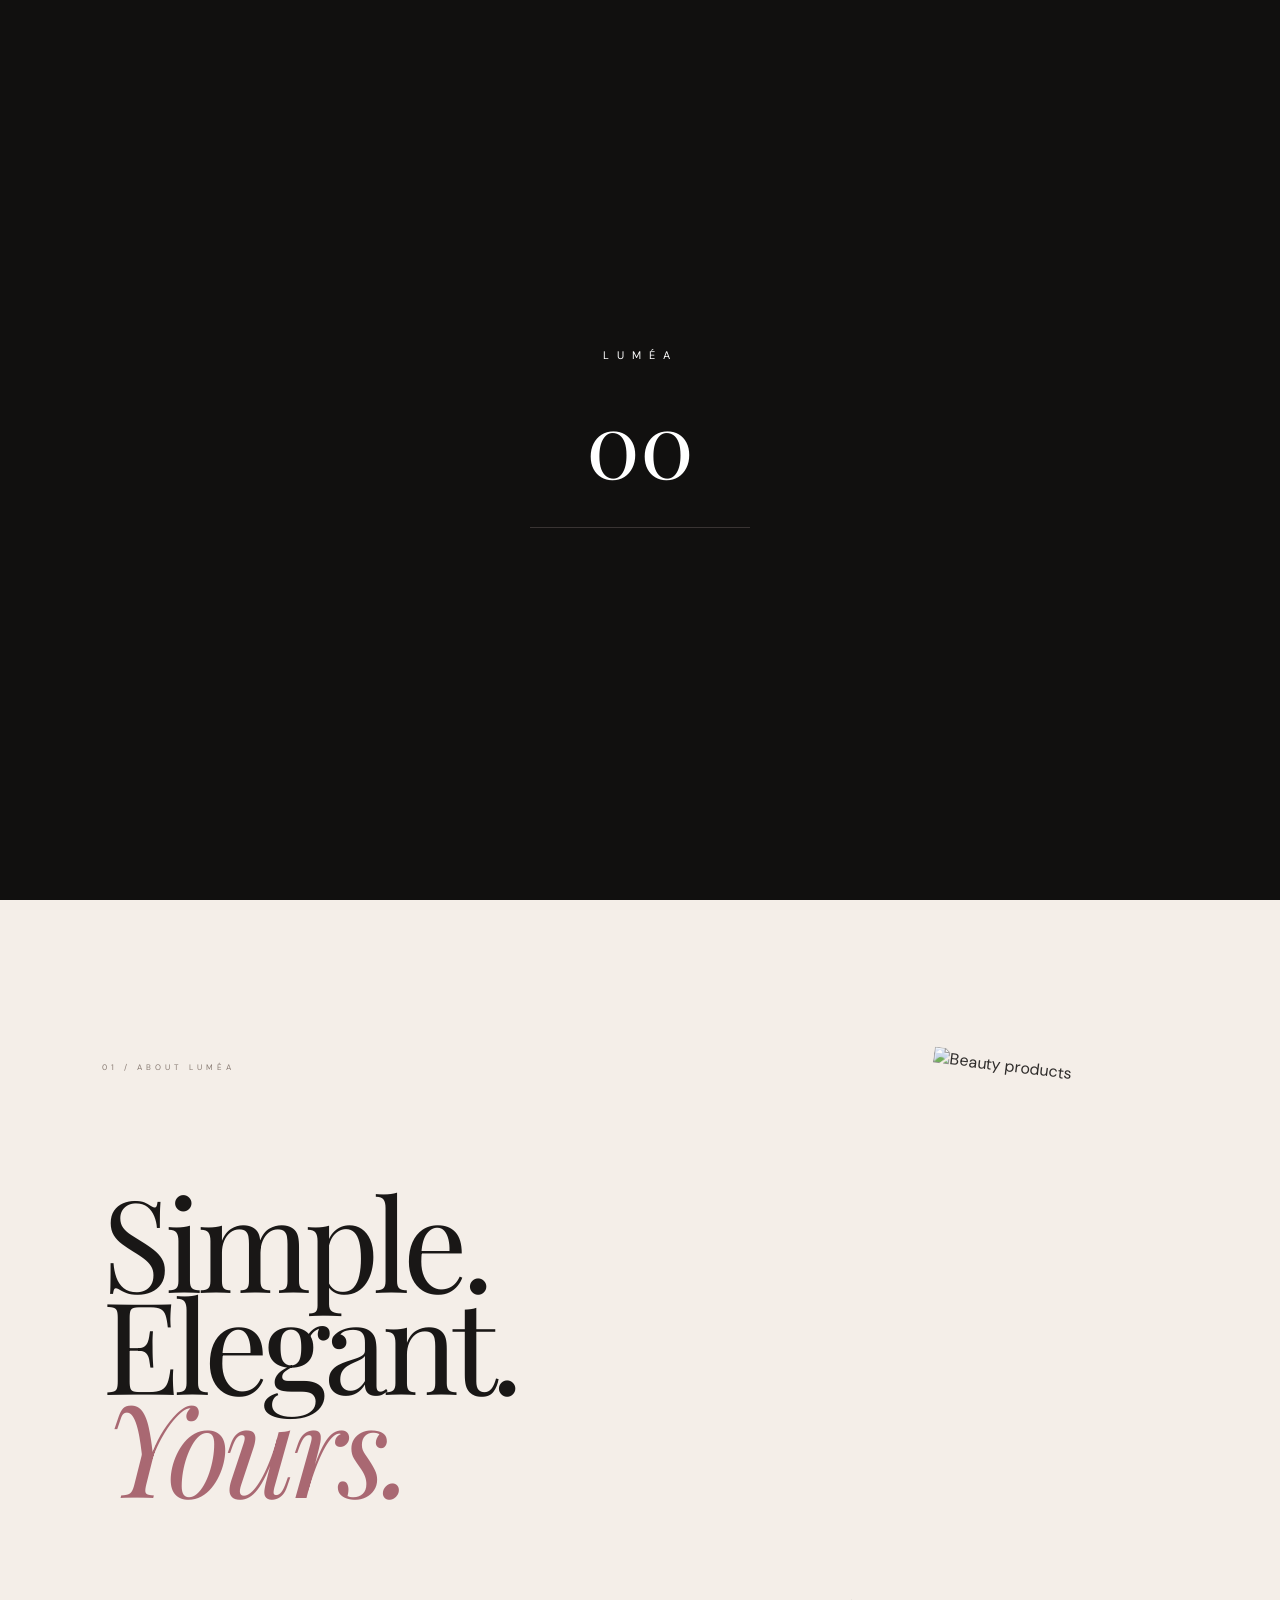
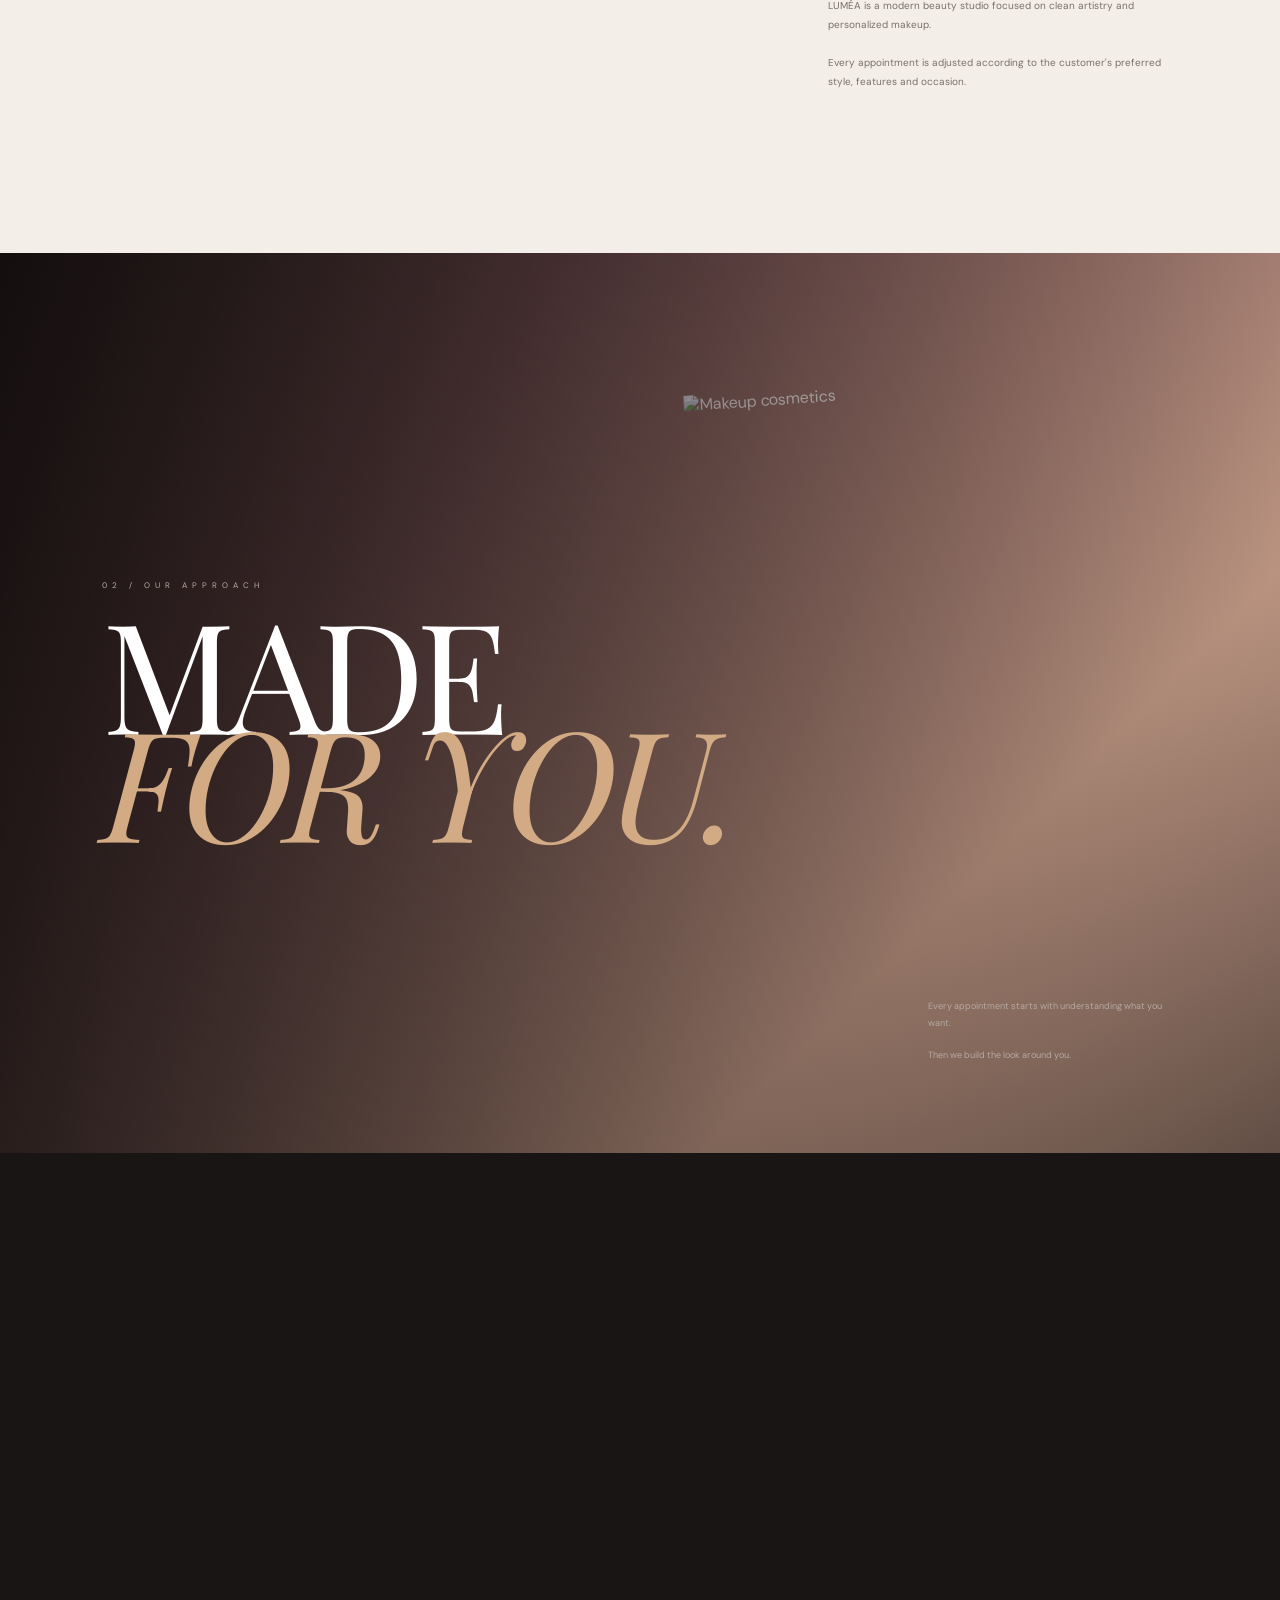
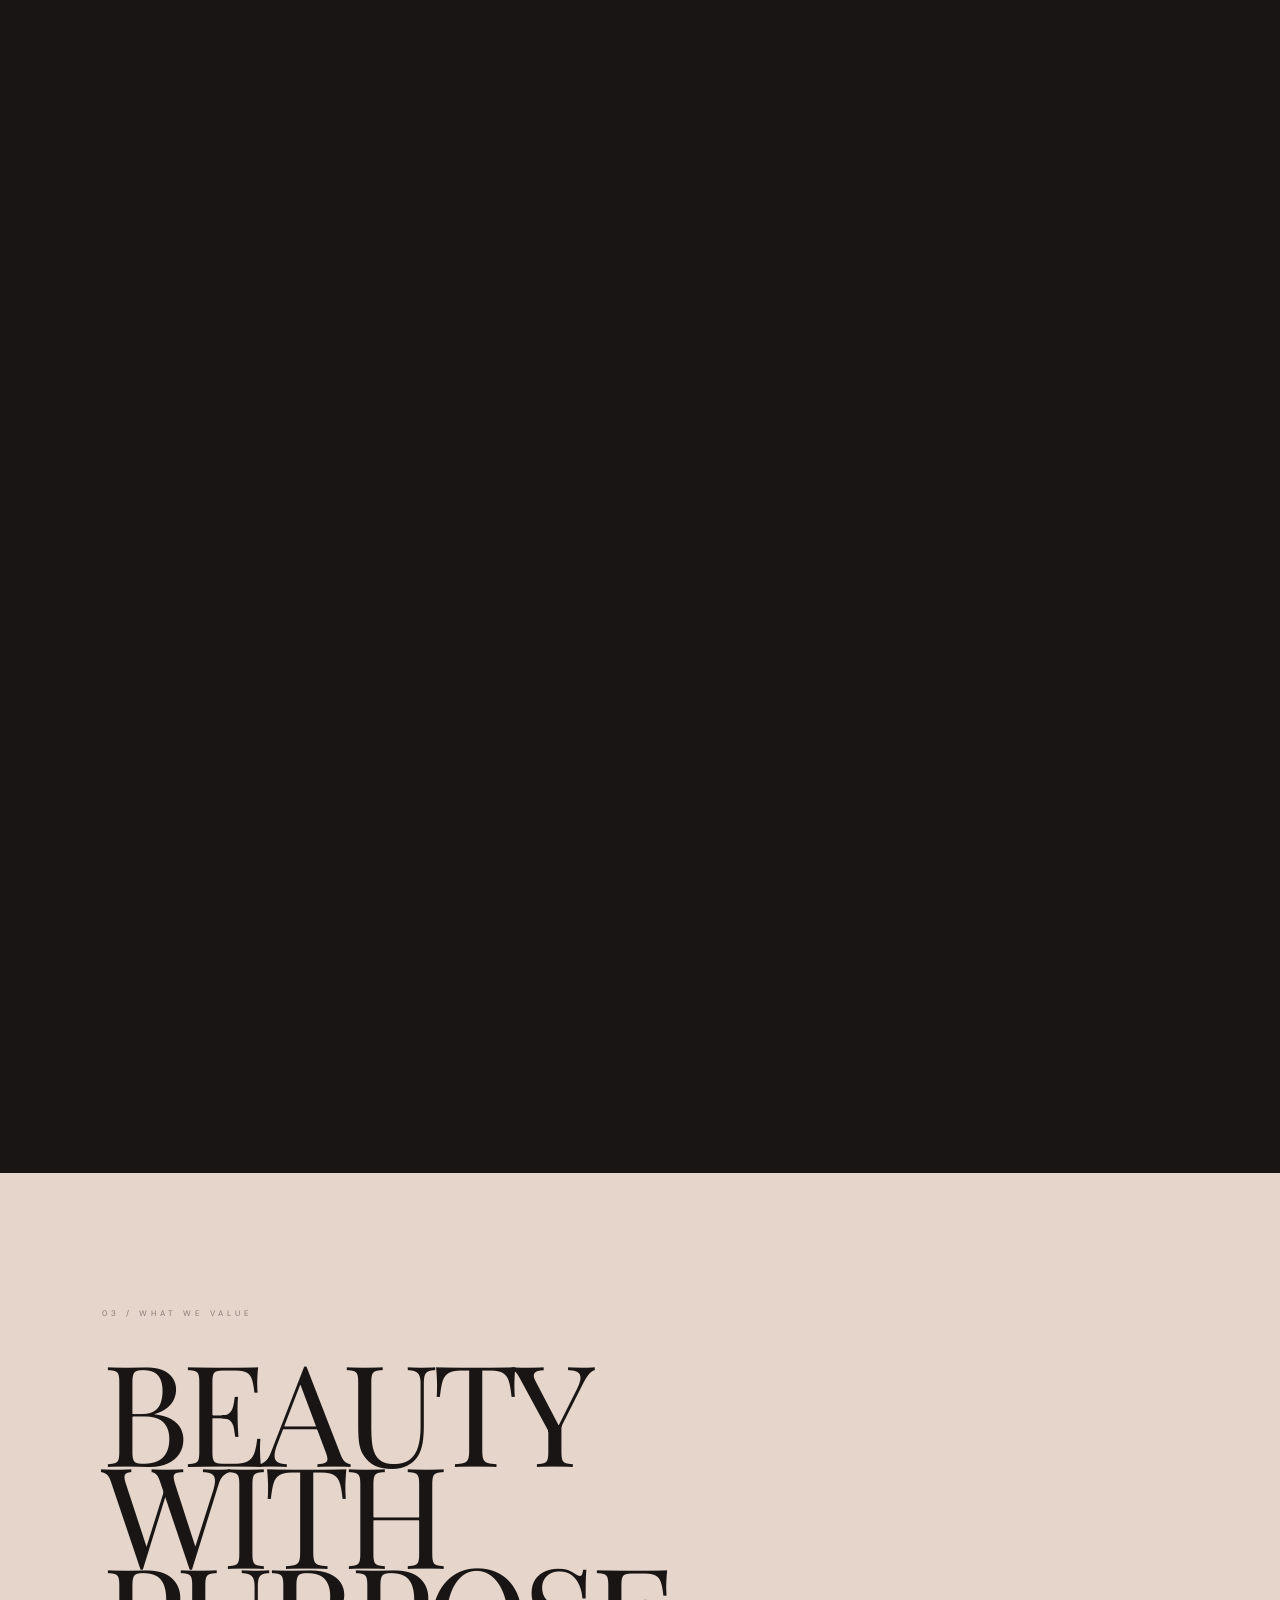
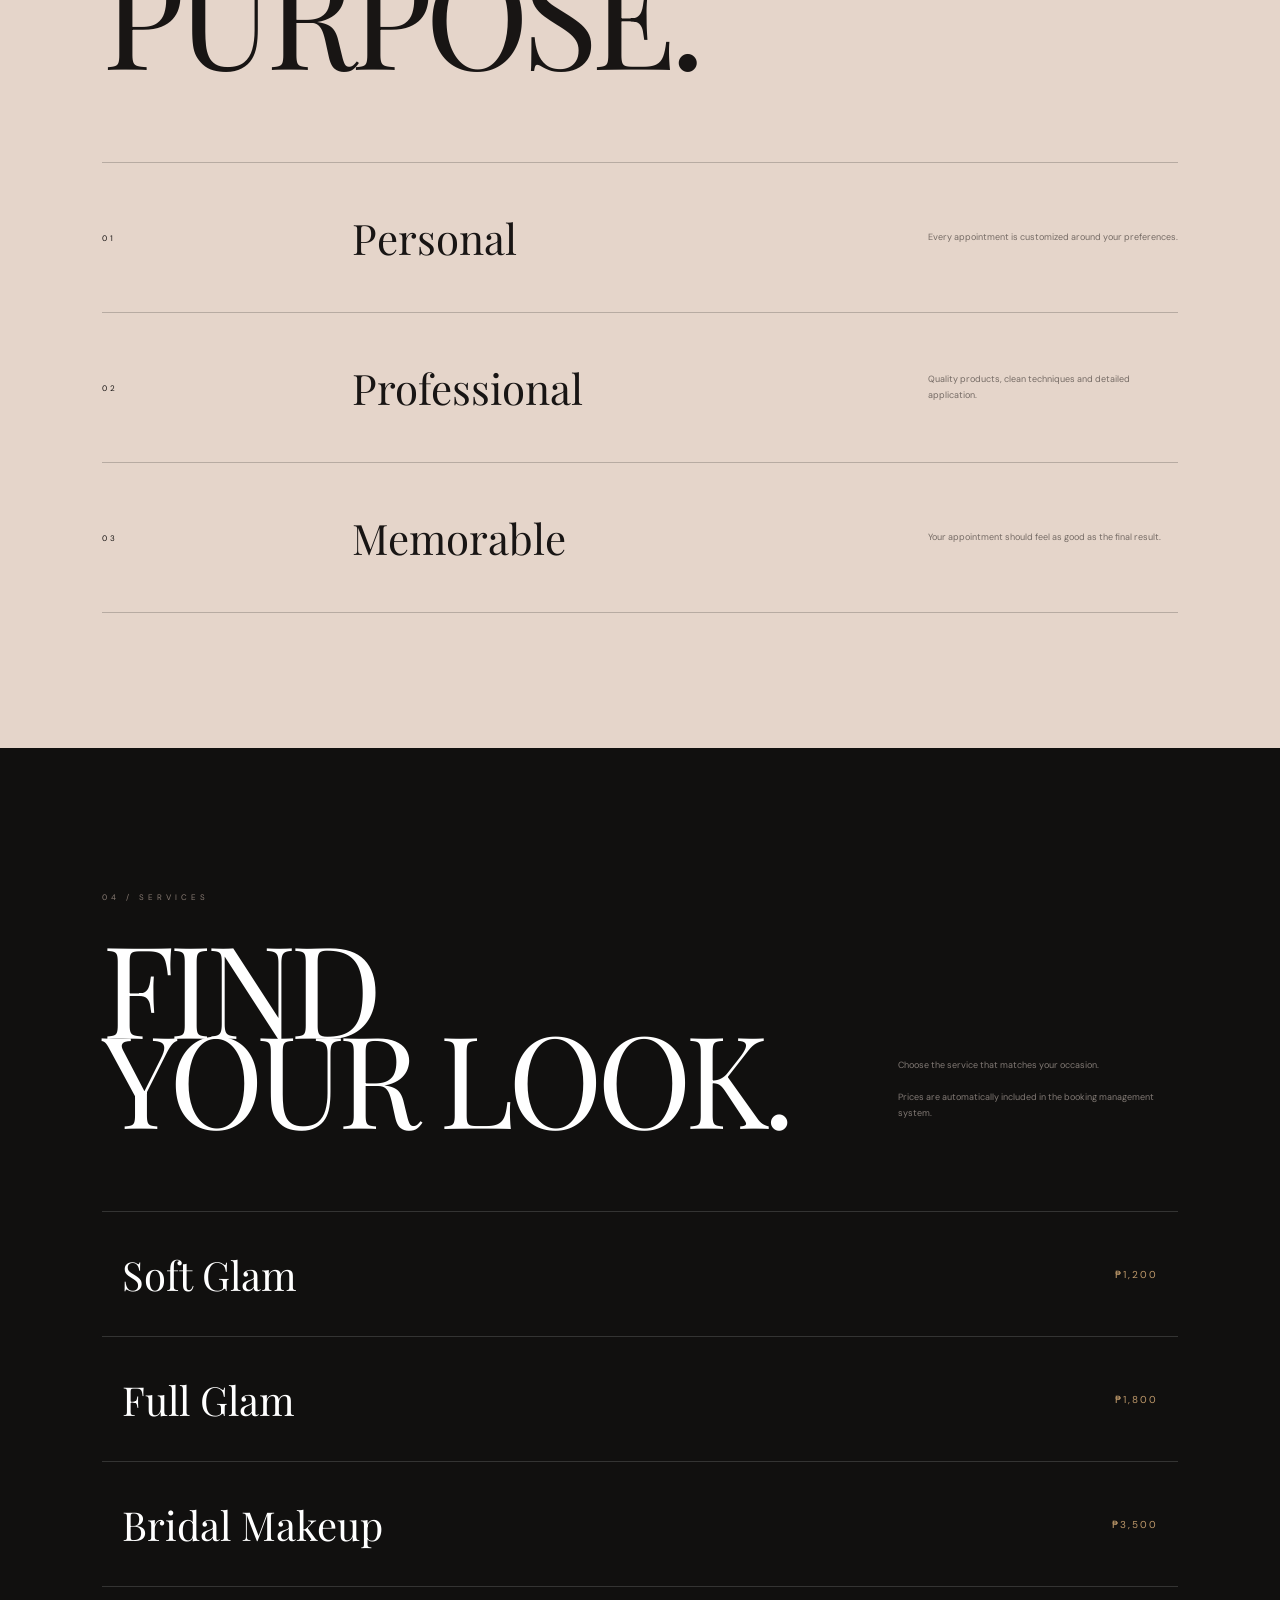
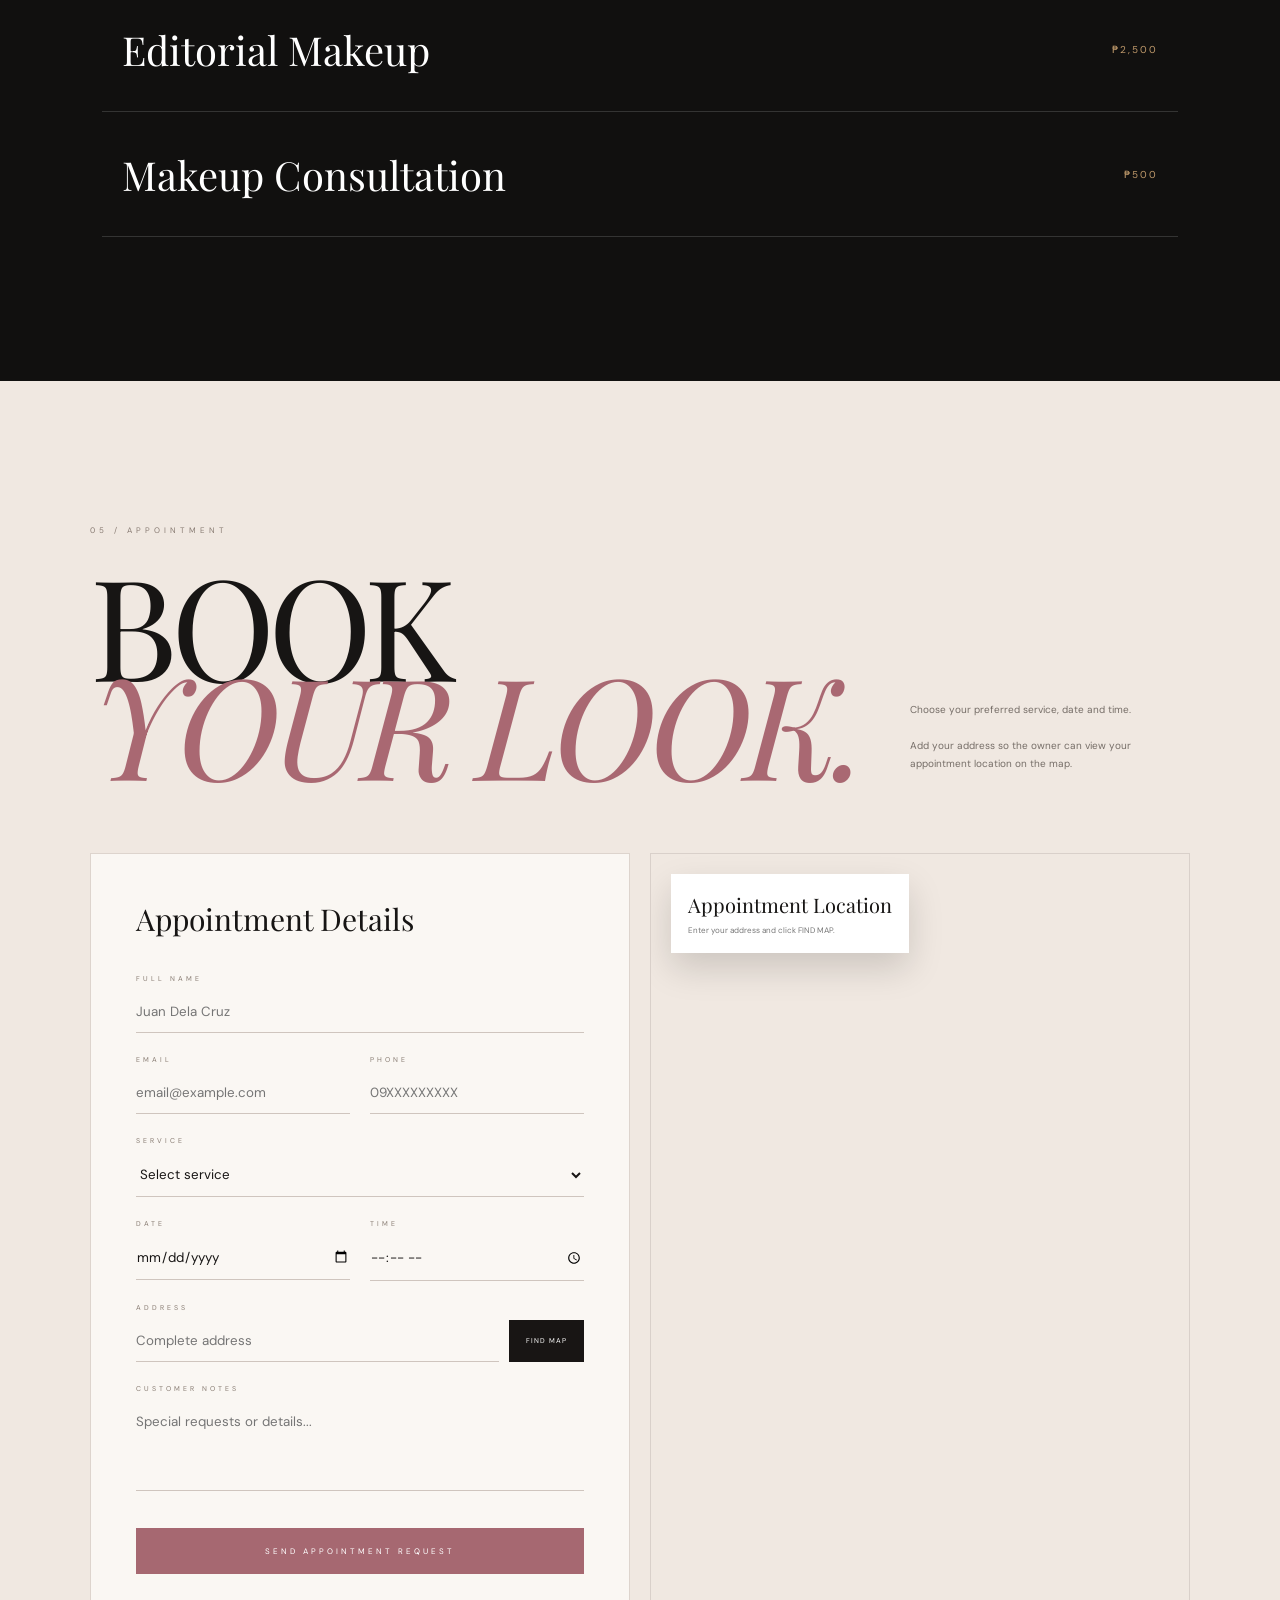
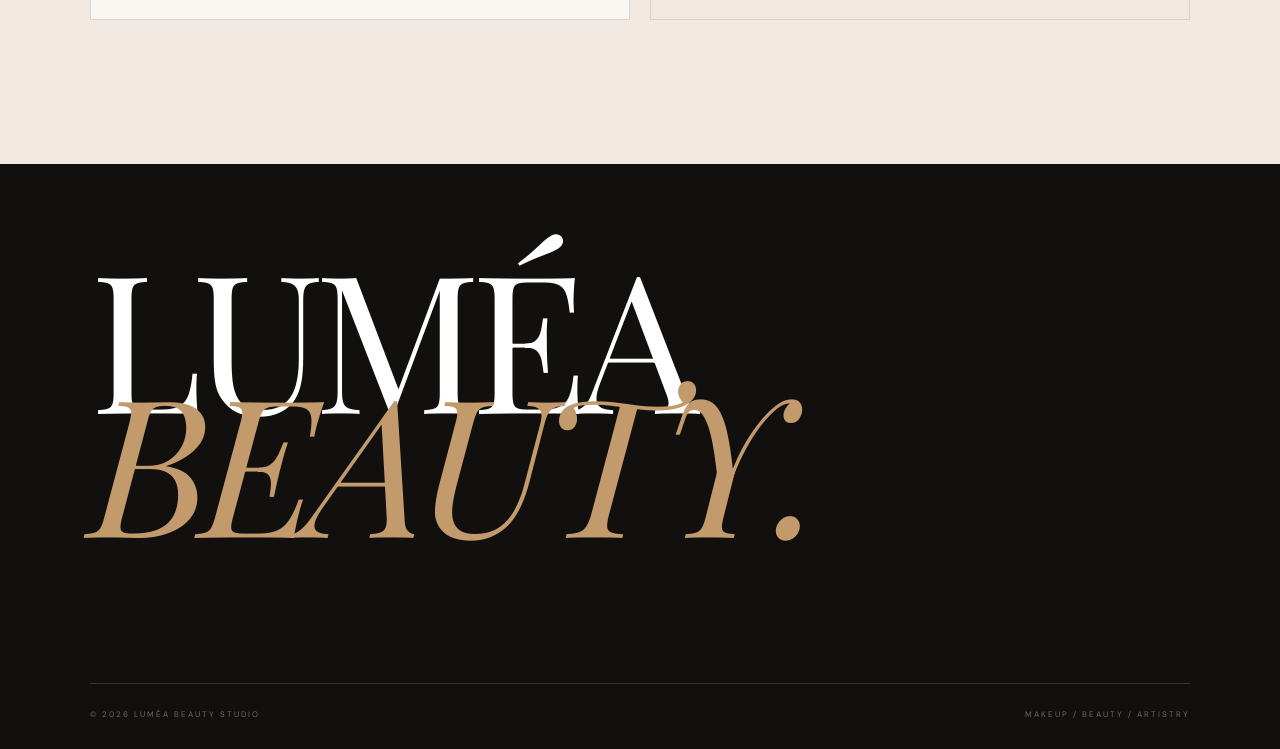
==== commit c1c975f7: "make website responsive" ====
--- a/index.html
+++ b/index.html
@@ -1,4 +1,3 @@
-```html
 <!DOCTYPE html>
 <html lang="en">
 <head>
@@ -1771,233 +1770,195 @@
 
 
 /* =========================================================
-   RESPONSIVE
+   RESPONSIVE / MOBILE
 ========================================================= */
 
-@media(max-width:1100px){
-
-    .stats{
-        grid-template-columns:repeat(3,1fr);
-    }
-
-    .owner-grid{
-        grid-template-columns:1fr;
-    }
-
-}
-
-@media(max-width:800px){
-
-    .hero-photo{
-        width:55vw;
-        right:-10vw;
-        opacity:.35;
-    }
-
-    .about-photo{
-        opacity:.3;
-    }
-
-    .story-photo{
-        width:55vw;
-        right:-10vw;
-        opacity:.4;
-    }
-
-    .booking-grid{
-        grid-template-columns:1fr;
-    }
-
-    .services-top,
-    .booking-header{
-        display:block;
-    }
-
-    .services-info,
-    .booking-intro{
-        margin-top:35px;
-    }
-
-    .form-row{
-        grid-template-columns:1fr;
-    }
-
-}
-
-@media(max-width:600px){
-
-    .nav{
-        padding:0 20px;
-    }
-
-    .nav-links{
-        gap:10px;
-    }
-
-    .nav-links a{
-        display:none;
-    }
-
-    .hero-content{
-        margin-left:7vw;
-    }
-
-    .hero-title{
-        font-size:70px;
-        letter-spacing:-5px;
-    }
-
-    .hero-description{
-        width:270px;
-    }
-
-    .about{
-        padding:13vh 7vw;
-    }
-
-    .about-title{
-        font-size:58px;
-    }
-
-    .about-text{
-        width:100%;
-    }
-
-    .story-title{
-        left:7vw;
-    }
-
-    .story-title h2{
-        font-size:70px;
-    }
-
-    .story-copy{
-        right:7vw;
-    }
-
-    .values{
-        padding:13vh 7vw;
-    }
-
-    .values-title{
-        font-size:65px;
-    }
-
-    .value{
-        min-height:170px;
-
-        display:grid;
-
-        grid-template-columns:40px 1fr;
-
-        padding:20px 0;
-    }
-
-    .value-name{
-        width:auto;
-
-        font-size:30px;
-    }
-
-    .value-description{
-        grid-column:2;
-
-        width:auto;
-    }
-
-    .services{
-        padding:13vh 7vw;
-    }
-
-    .service-name{
-        font-size:28px;
-    }
-
-    .booking{
-        padding:13vh 6vw;
-    }
-
-    .form-card{
-        padding:25px;
-    }
-
-    .address-row{
-        display:block;
-    }
-
-    .find-location{
-        width:100%;
-        height:42px;
-
-        margin-top:8px;
-    }
-
-    .map-wrapper{
-        min-height:430px;
-    }
-
-    .footer-brand{
-        font-size:80px;
-    }
-
-    .footer-bottom{
-        display:block;
-    }
-
-    .footer-bottom div{
-        margin-top:10px;
-    }
-
-    .owner-content{
-        padding:25px 15px;
-    }
-
-    .owner-heading{
-        display:block;
-    }
-
-    .owner-heading h1{
-        font-size:50px;
-    }
-
-    .export-excel{
-        margin-top:25px;
-    }
-
-    .stats{
-        grid-template-columns:1fr 1fr;
-    }
-
-    .owner-nav{
-        padding:0 15px;
-    }
-
-    .owner-online{
-        display:none;
-    }
-
-    .search-bookings{
-        width:150px;
-    }
-
-}
-
-@media(max-width:420px){
-
-    .stats{
-        grid-template-columns:1fr;
-    }
-
-    .panel-heading{
-        display:block;
-    }
-
-    .search-bookings{
-        width:100%;
-
-        margin-top:12px;
-    }
-
+@media (max-width:1100px){
+    .stats{grid-template-columns:repeat(3,1fr)}
+    .owner-grid{grid-template-columns:1fr}
+    .booking-grid{grid-template-columns:1fr}
+    .hero-photo{width:45vw;right:-5vw}
+    .about-photo{right:3vw}
+    .story-photo{width:45vw;right:3vw}
+}
+
+@media (max-width:800px){
+    .nav{height:70px;padding:0 20px}
+    .logo{font-size:10px;letter-spacing:5px}
+    .nav-links{gap:8px}
+    .nav-links a{display:none}
+    .hero{min-height:700px;height:100svh}
+    .hero-photo{width:70vw;height:65vh;right:-25vw;top:15vh;opacity:.28}
+    .hero-content{margin-left:7vw;max-width:85vw}
+    .eyebrow{font-size:7px;letter-spacing:3px;margin-bottom:25px}
+    .hero-title{font-size:clamp(58px,17vw,105px);letter-spacing:-5px;line-height:.78}
+    .hero-description{width:min(290px,75vw);margin-top:40px;font-size:9px}
+    .hero-side{display:none}
+    .scroll-indicator{bottom:20px;font-size:6px}
+
+    .about{min-height:auto;padding:110px 7vw}
+    .about-photo{width:180px;height:250px;right:-30px;top:100px;opacity:.18}
+    .about-title{max-width:90vw;margin-top:70px;font-size:clamp(55px,14vw,100px);letter-spacing:-4px;line-height:.82}
+    .about-text{width:100%;max-width:430px;margin-top:70px;font-size:9px}
+
+    .story{height:230vh}
+    .story-photo{width:75vw;height:65vh;right:-25vw;top:18vh;opacity:.25}
+    .story-title{left:7vw;right:7vw}
+    .story-title h2{font-size:clamp(60px,16vw,110px);letter-spacing:-5px}
+    .story-copy{right:7vw;bottom:8vh;width:min(260px,70vw);font-size:8px}
+
+    .values{min-height:auto;padding:110px 7vw}
+    .values-title{font-size:clamp(58px,15vw,105px);letter-spacing:-5px}
+    .values-list{margin-top:70px}
+    .value{min-height:150px;display:grid;grid-template-columns:40px 1fr;gap:10px;padding:25px 0}
+    .value-number{width:auto}
+    .value-name{width:auto;font-size:30px}
+    .value-description{grid-column:2;width:auto;max-width:400px;font-size:8px}
+
+    .services{padding:110px 7vw}
+    .services-top{display:block;margin-bottom:60px}
+    .services-title{font-size:clamp(60px,15vw,105px);letter-spacing:-5px}
+    .services-info{width:100%;max-width:350px;margin-top:35px}
+    .service{min-height:100px;padding:20px 5px;gap:20px}
+    .service:hover{padding-left:15px}
+    .service-name{font-size:clamp(23px,7vw,35px);line-height:1}
+    .service-price{flex-shrink:0;font-size:8px}
+
+    .booking{padding:110px 6vw}
+    .booking-header{display:block;margin-bottom:60px}
+    .booking-title{font-size:clamp(60px,15vw,105px);letter-spacing:-5px}
+    .booking-intro{width:100%;max-width:350px;margin-top:35px}
+    .booking-grid{grid-template-columns:1fr;gap:15px}
+    .form-card{padding:25px 20px}
+    .form-title{font-size:26px;margin-bottom:30px}
+    .form-row{grid-template-columns:1fr;gap:0}
+    .field{margin-bottom:20px}
+    .field input,.field select,.field textarea{font-size:14px}
+    .address-row{display:flex;flex-direction:column;gap:8px}
+    .address-row input{width:100%}
+    .find-location{width:100%;height:44px;padding:0}
+    .submit-booking{min-height:50px;font-size:7px}
+    .map-wrapper{min-height:400px;height:400px}
+    .map-label{left:12px;top:12px;right:12px;max-width:none;padding:13px}
+    .map-label strong{font-size:17px}
+
+    .footer{min-height:55vh;padding:100px 7vw 25px}
+    .footer-brand{font-size:clamp(65px,18vw,110px);letter-spacing:-5px}
+    .footer-bottom{display:block}
+    .footer-bottom div{margin-top:10px;font-size:7px}
+
+    .owner-nav{height:65px;padding:0 15px}
+    .owner-logo{font-size:8px;letter-spacing:3px}
+    .owner-online{display:none}
+    .close-owner{padding:9px 11px;font-size:7px}
+    .owner-content{padding:25px 15px 50px}
+    .owner-heading{display:block}
+    .owner-heading h1{font-size:clamp(45px,13vw,65px)}
+    .owner-heading p{max-width:300px;line-height:1.6}
+    .export-excel{margin-top:25px;width:100%;min-height:45px}
+    .stats{grid-template-columns:1fr 1fr;gap:8px;margin-top:30px}
+    .stat{padding:16px}
+    .stat strong{font-size:27px}
+    .owner-grid{grid-template-columns:1fr;gap:12px}
+    .panel-heading{padding:16px}
+    .panel-heading h3{font-size:11px}
+    .search-bookings{width:100%;margin-top:12px}
+    .table-scroll{width:100%;overflow-x:auto;-webkit-overflow-scrolling:touch}
+    .booking-table{min-width:850px}
+    .booking-table th,.booking-table td{padding:13px 12px}
+    .details-panel{min-height:auto;padding:20px}
+    .details-name{font-size:30px}
+    .owner-map{height:260px}
+}
+
+@media (max-width:600px){
+    html,body{width:100%;overflow-x:hidden}
+    .nav{height:64px;padding:0 16px}
+    .logo{font-size:9px;letter-spacing:4px}
+    .owner-button{padding:8px 10px;font-size:6px}
+
+    .hero{min-height:650px}
+    .hero-content{margin-left:6vw;padding-right:20px}
+    .hero-title{font-size:clamp(52px,17vw,78px);letter-spacing:-4px}
+    .hero-description{width:min(270px,78vw);margin-top:35px;font-size:9px;line-height:1.8}
+    .hero-photo{width:90vw;height:60vh;right:-45vw;top:20vh;opacity:.2}
+
+    .about{padding:90px 6vw}
+    .about-photo{width:150px;height:210px;right:-35px;top:80px}
+    .about-title{margin-top:60px;font-size:clamp(50px,15vw,72px);letter-spacing:-3px}
+    .about-text{margin-top:60px;font-size:9px;line-height:1.8}
+
+    .story{height:210vh}
+    .story-photo{width:90vw;height:55vh;right:-45vw;top:20vh}
+    .story-title{left:6vw}
+    .story-title h2{font-size:clamp(55px,16vw,75px);letter-spacing:-4px}
+    .story-copy{left:6vw;right:auto;bottom:8vh;width:75vw}
+
+    .values{padding:90px 6vw}
+    .values-title{font-size:clamp(52px,15vw,72px);letter-spacing:-4px}
+    .value{min-height:145px;grid-template-columns:32px 1fr}
+    .value-name{font-size:27px}
+
+    .services{padding:90px 6vw}
+    .services-title{font-size:clamp(52px,15vw,75px);letter-spacing:-4px}
+    .service{min-height:90px;padding:18px 0}
+    .service-name{font-size:24px}
+    .service-price{font-size:7px}
+
+    .booking{padding:90px 5vw}
+    .booking-title{font-size:clamp(52px,15vw,75px);letter-spacing:-4px}
+    .form-card{padding:22px 18px}
+    .form-title{font-size:24px}
+    .field label{font-size:6px;letter-spacing:2px}
+    .field input,.field select,.field textarea{font-size:16px !important}
+    .field textarea{height:100px}
+    .map-wrapper{height:360px;min-height:360px}
+    .map-label{padding:11px}
+    .map-label strong{font-size:15px}
+
+    .footer{min-height:50vh;padding:80px 6vw 25px}
+    .footer-brand{font-size:clamp(60px,19vw,90px)}
+
+    .owner-nav{padding:0 12px}
+    .owner-logo{font-size:7px;letter-spacing:2px}
+    .close-owner{padding:8px 9px}
+    .owner-content{padding:20px 12px 40px}
+    .owner-heading h1{font-size:45px}
+    .stats{grid-template-columns:1fr 1fr}
+    .stat{padding:14px}
+    .stat small{font-size:6px}
+    .stat strong{font-size:24px}
+    .panel-heading{padding:14px}
+    .details-panel{padding:18px}
+    .details-name{font-size:27px}
+    .owner-map{height:230px}
+    .status-actions{grid-template-columns:1fr}
+}
+
+@media (max-width:420px){
+    .hero{min-height:620px}
+    .hero-title{font-size:52px;letter-spacing:-3px}
+    .hero-description{width:240px}
+    .about-title,.values-title,.services-title,.booking-title{font-size:52px;letter-spacing:-3px}
+    .service{align-items:flex-start;flex-direction:column;gap:8px}
+    .service-price{font-size:8px}
+    .stats{grid-template-columns:1fr}
+    .owner-heading h1{font-size:42px}
+    .booking-table{min-width:820px}
+    .footer-brand{font-size:60px}
+}
+
+/* Prevent long text from breaking mobile layouts */
+.hero-description,.about-text,.story-copy,.services-info,.booking-intro,.value-description,.detail-value,.detail-note{overflow-wrap:anywhere}
+
+/* Leaflet mobile fix */
+.leaflet-container{width:100%;max-width:100%}
+.leaflet-control{font-size:11px}
+
+/* Prevent mobile browser zoom on form controls */
+@media (max-width:600px){
+    input,select,textarea{font-size:16px !important}
+    button{-webkit-tap-highlight-color:transparent}
 }
 
 </style>
@@ -5648,5 +5609,4 @@
 </script>
 
 </body>
-</html>
-```
+</html>
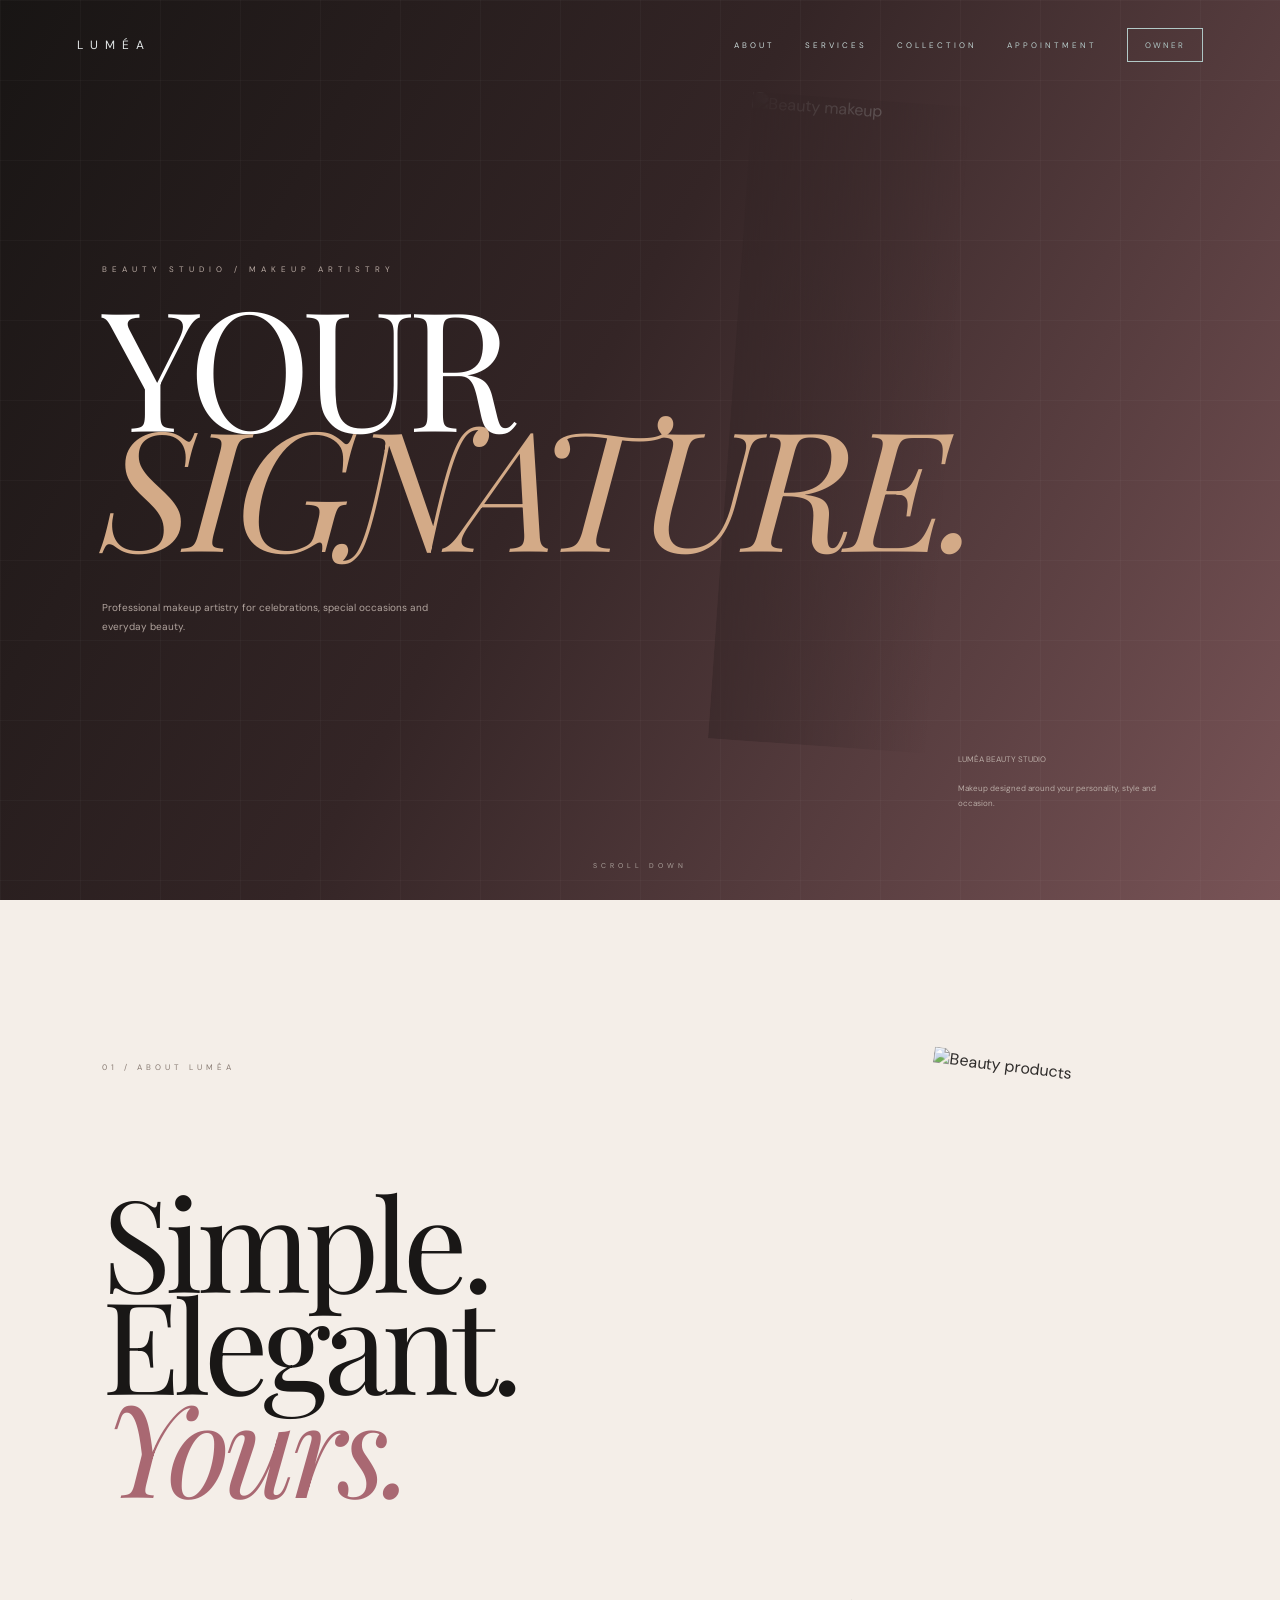
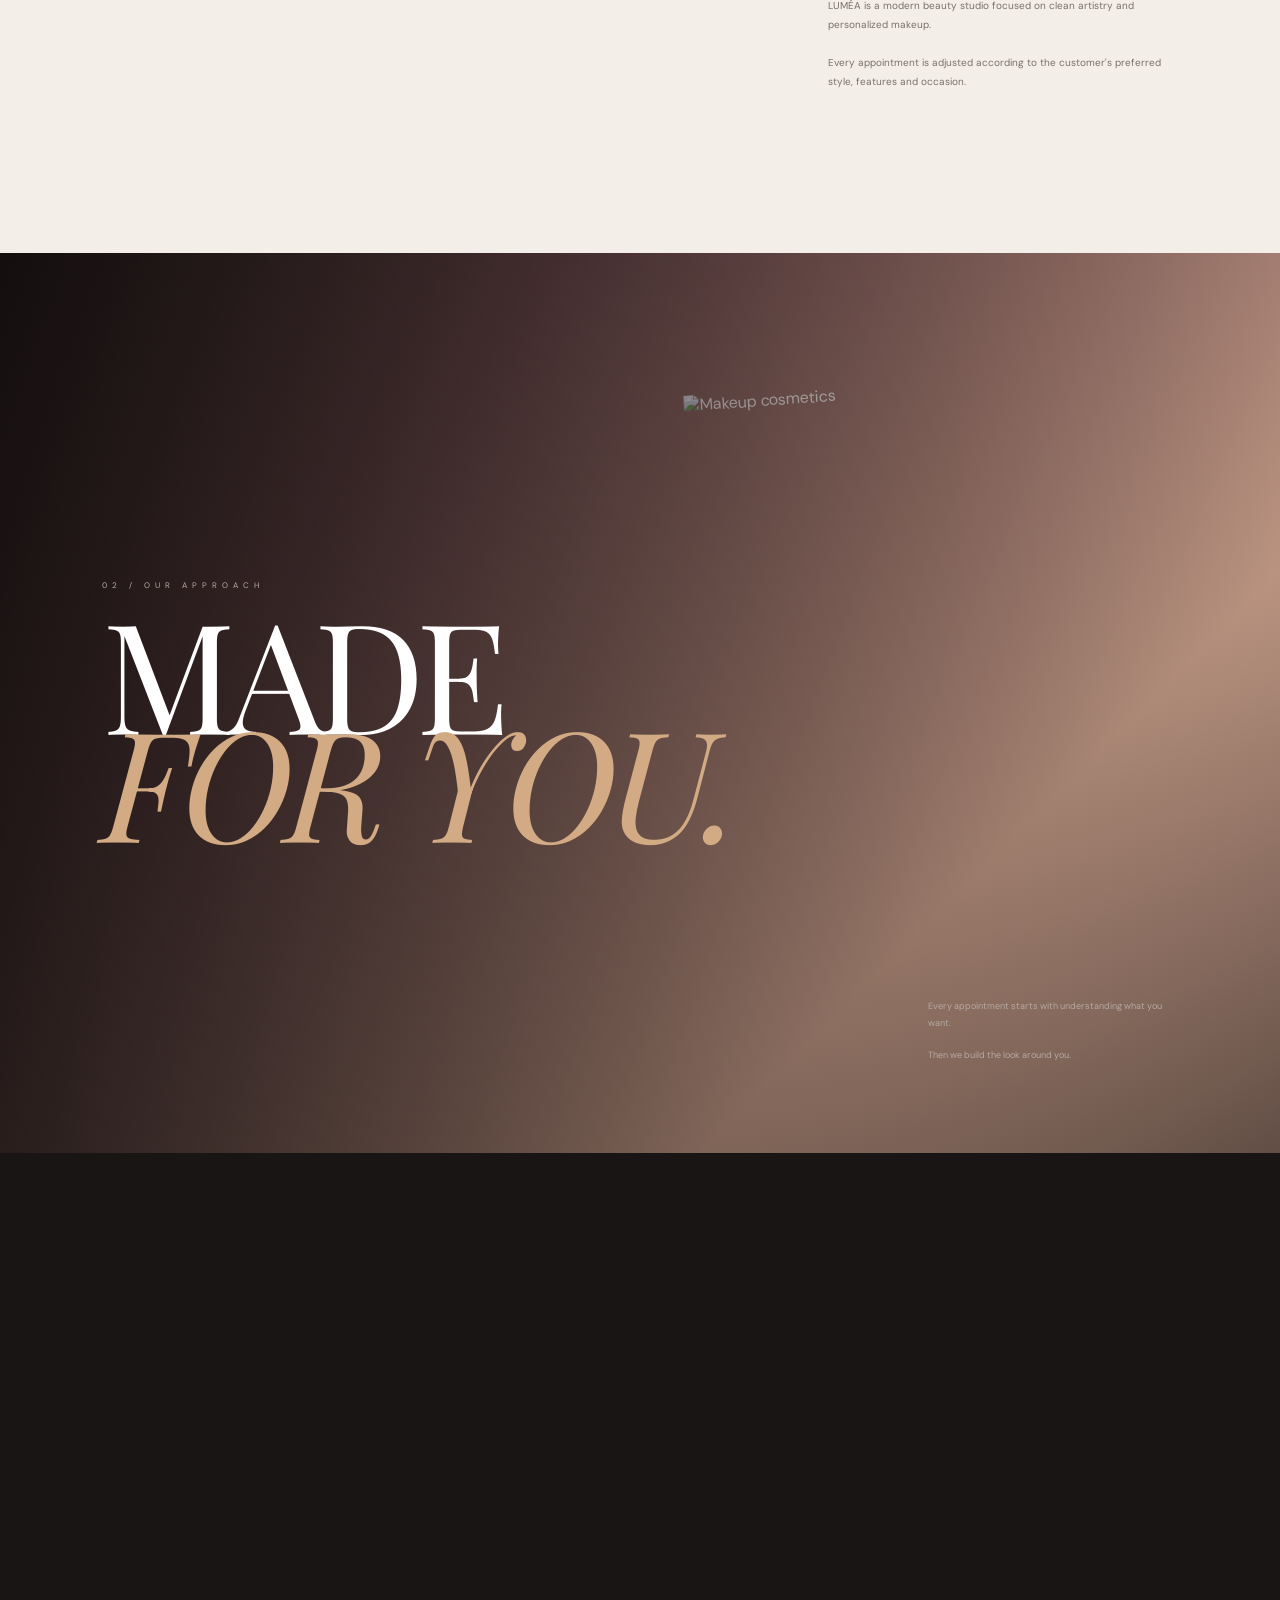
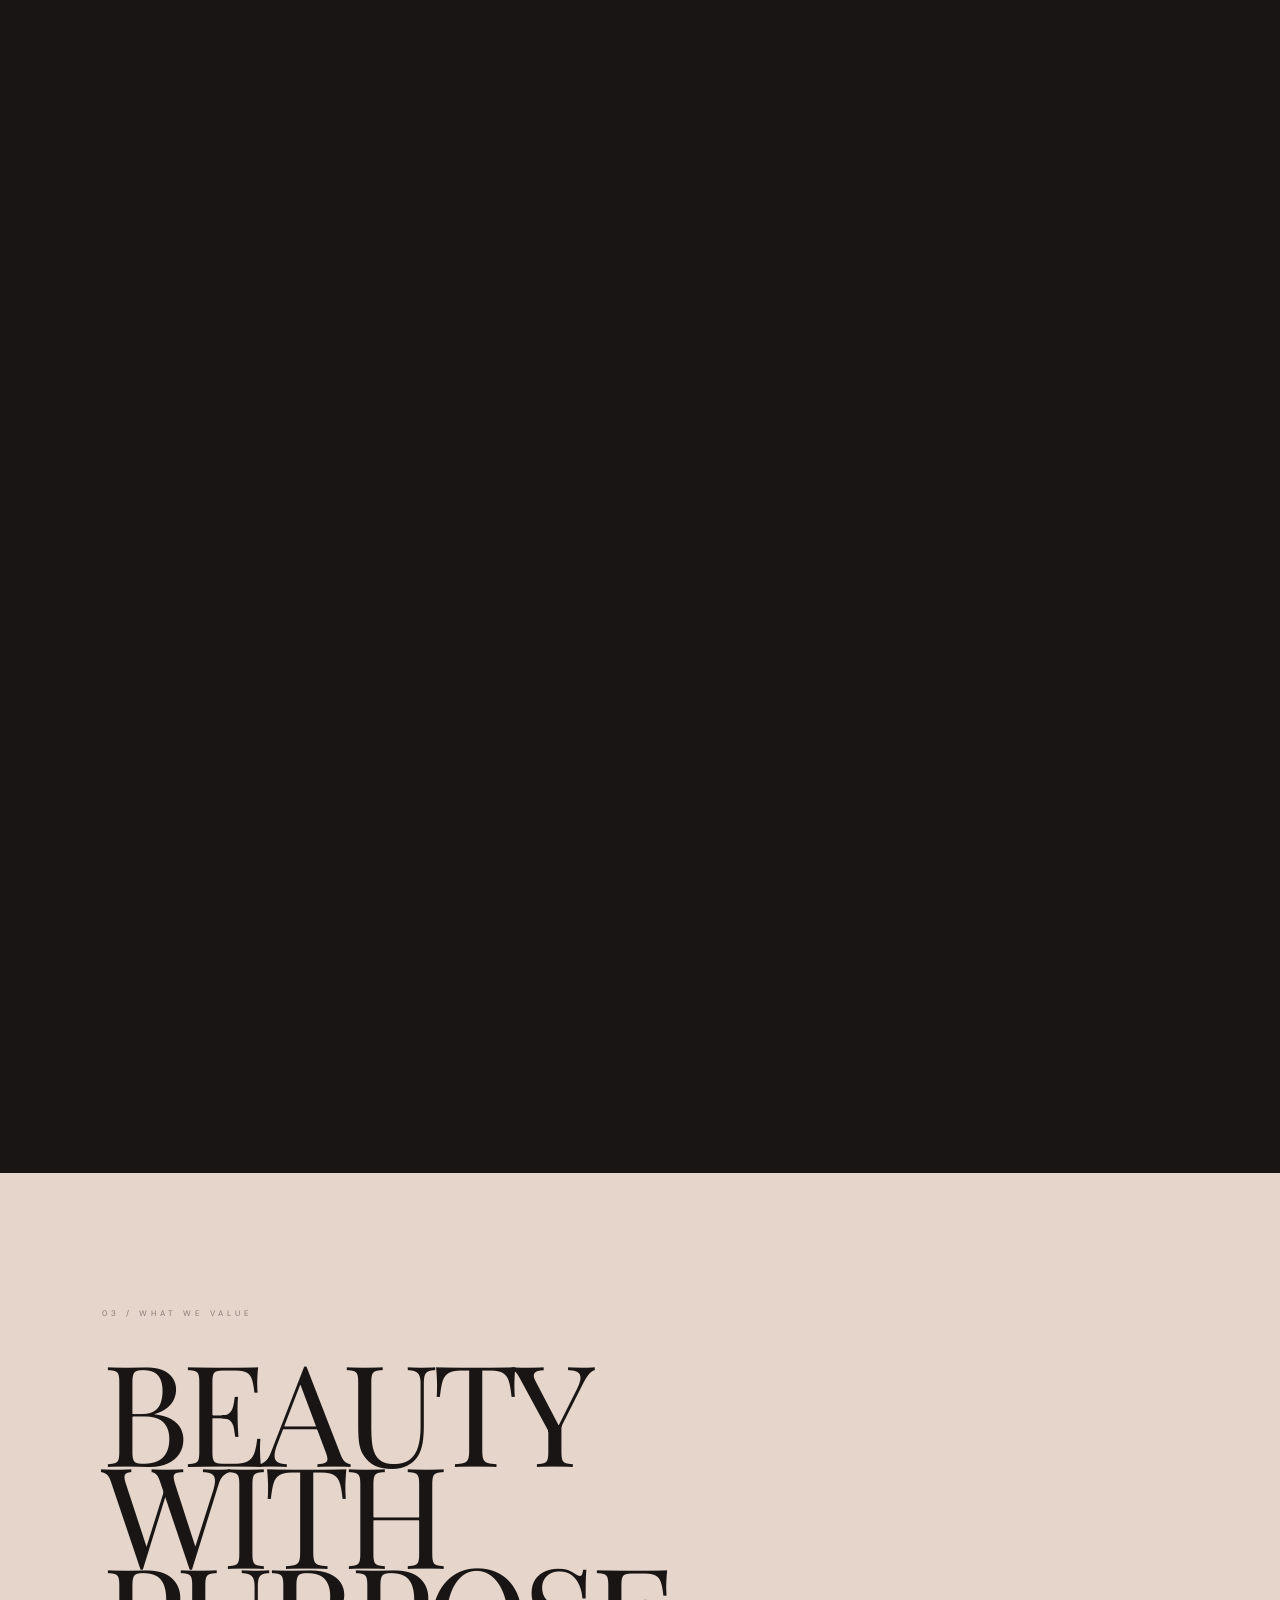
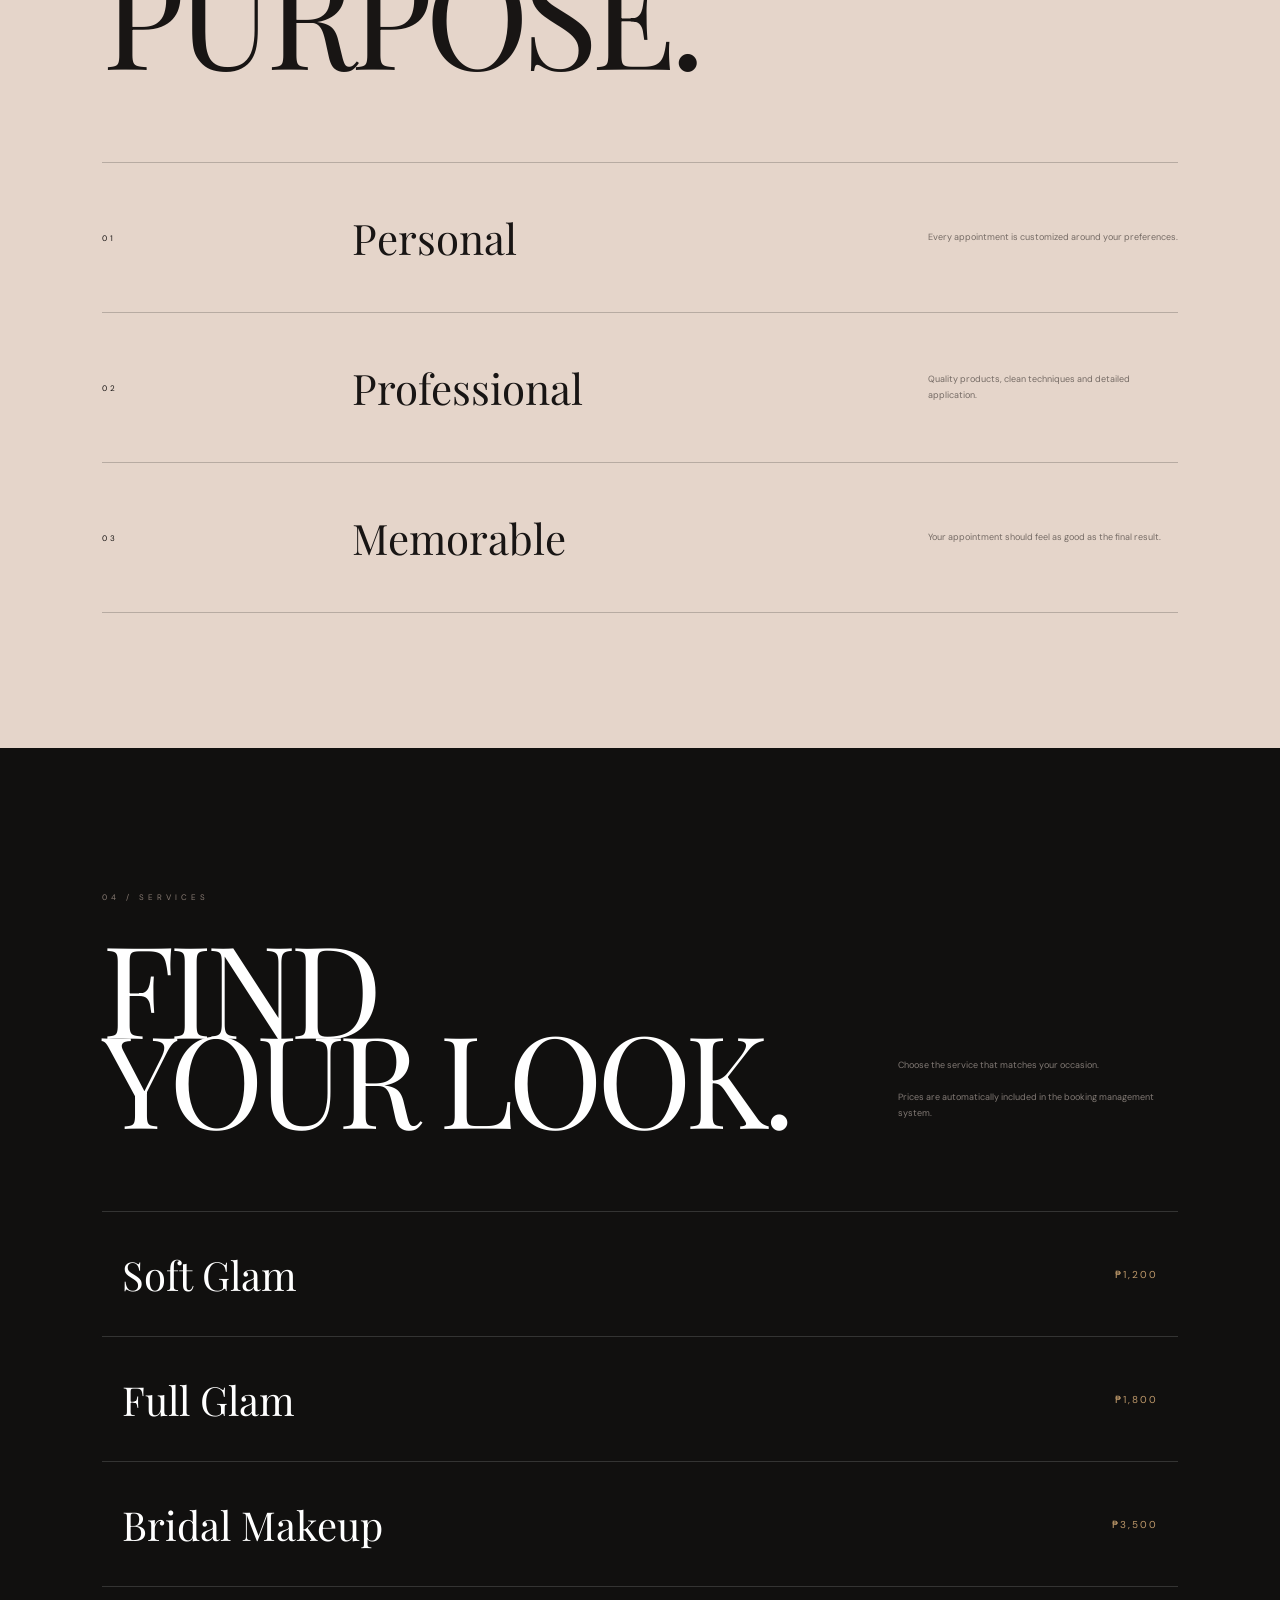
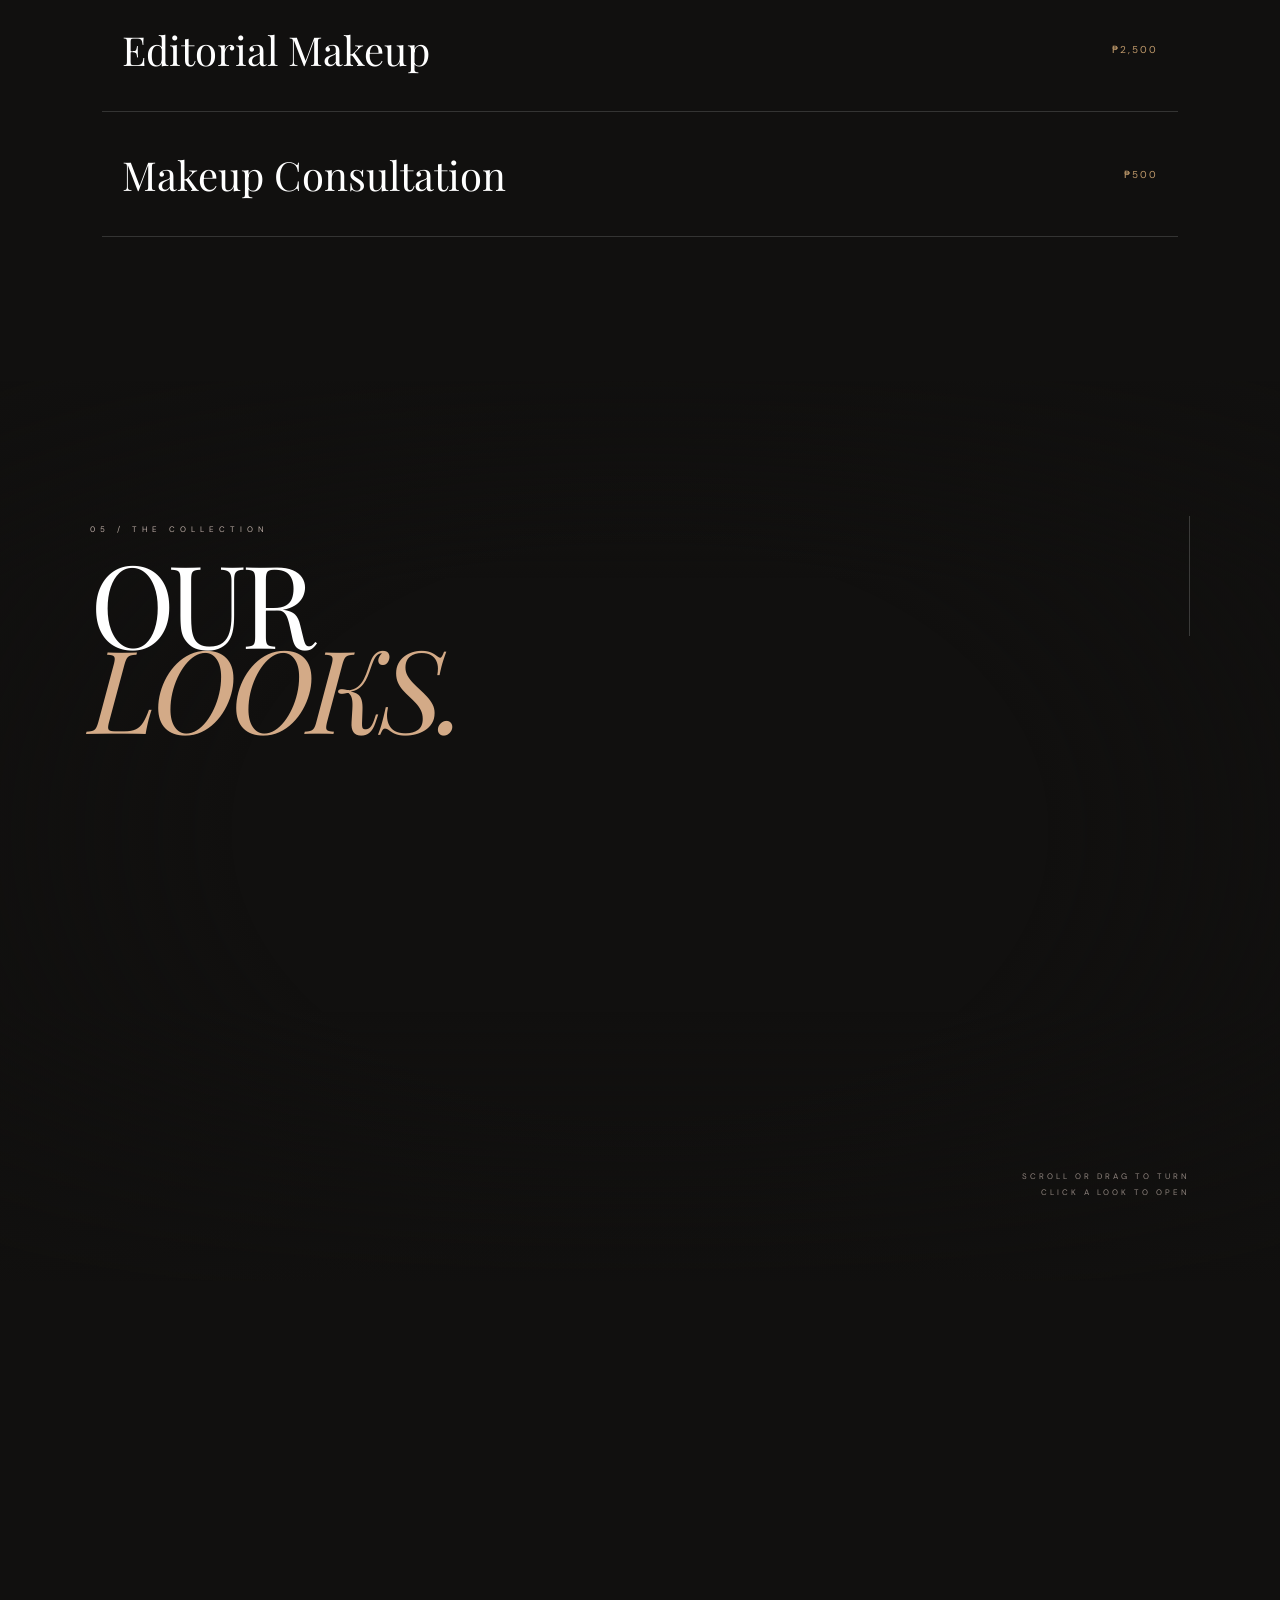
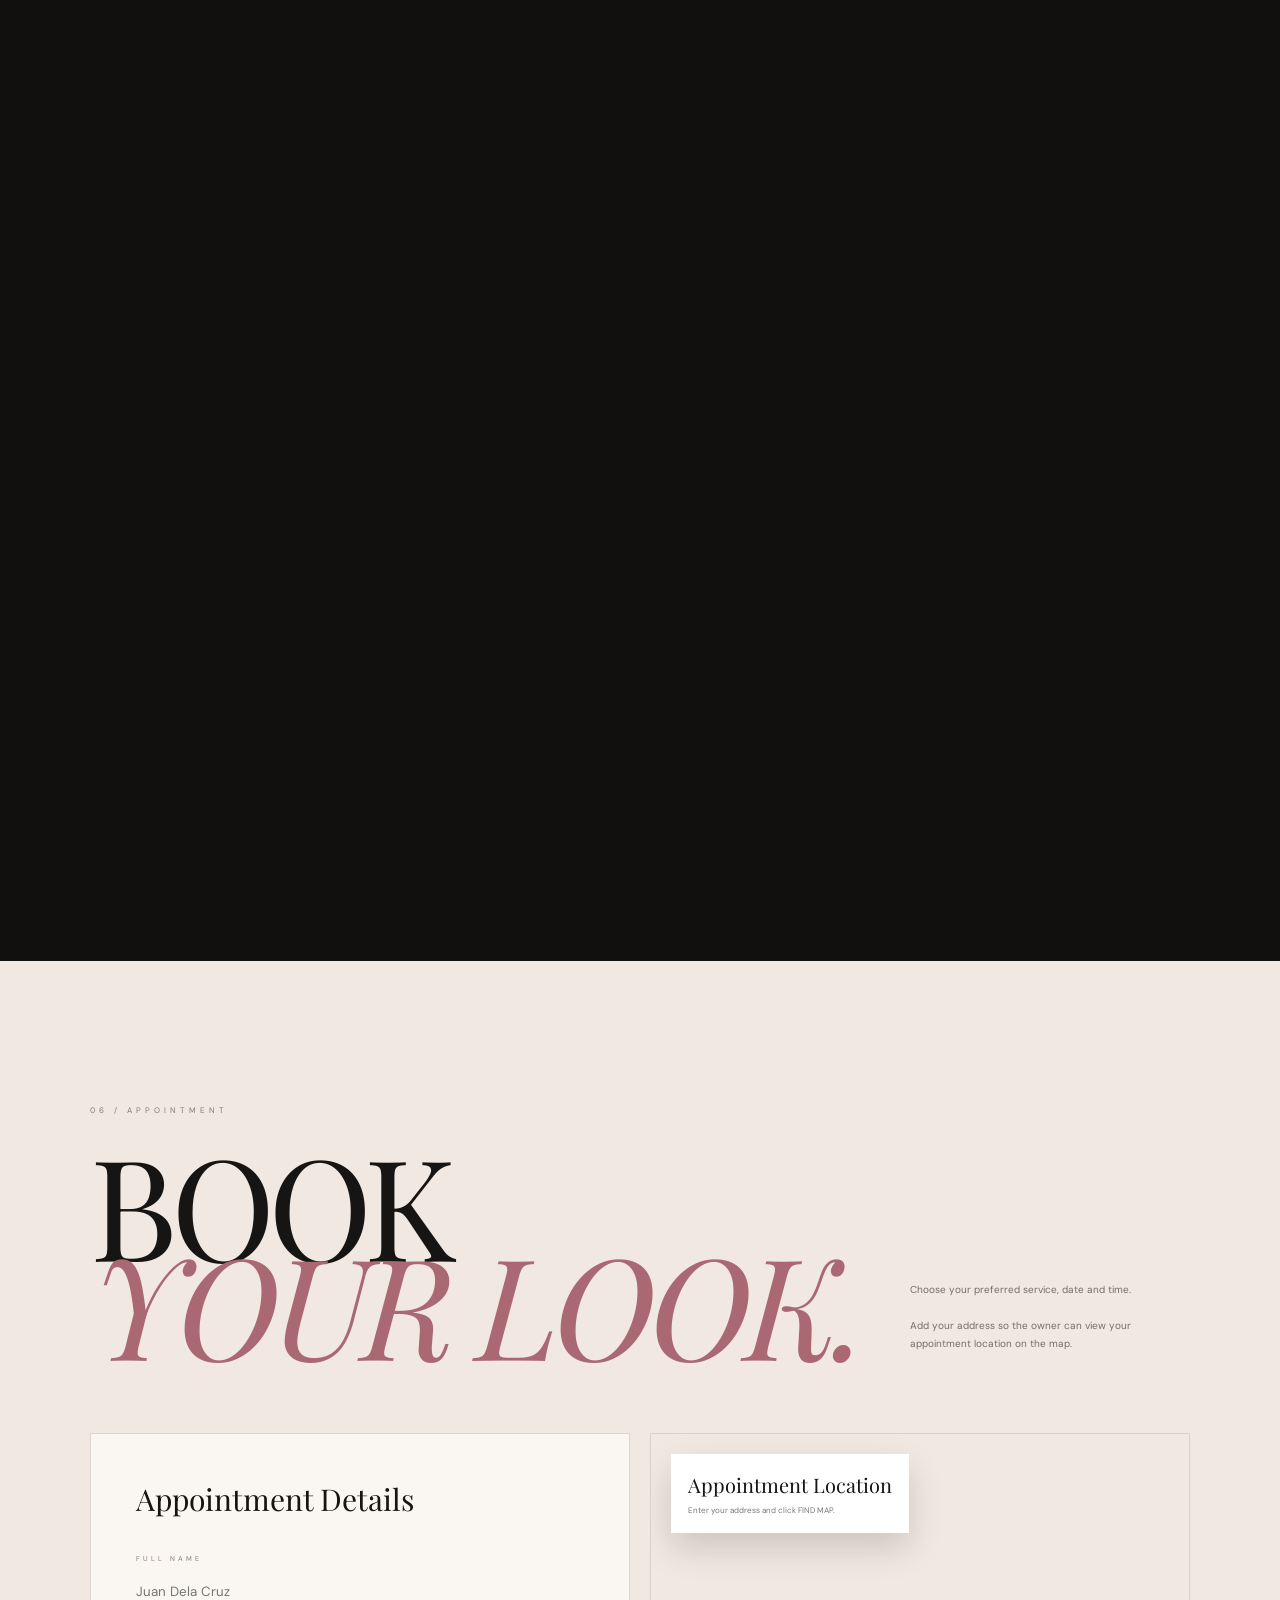
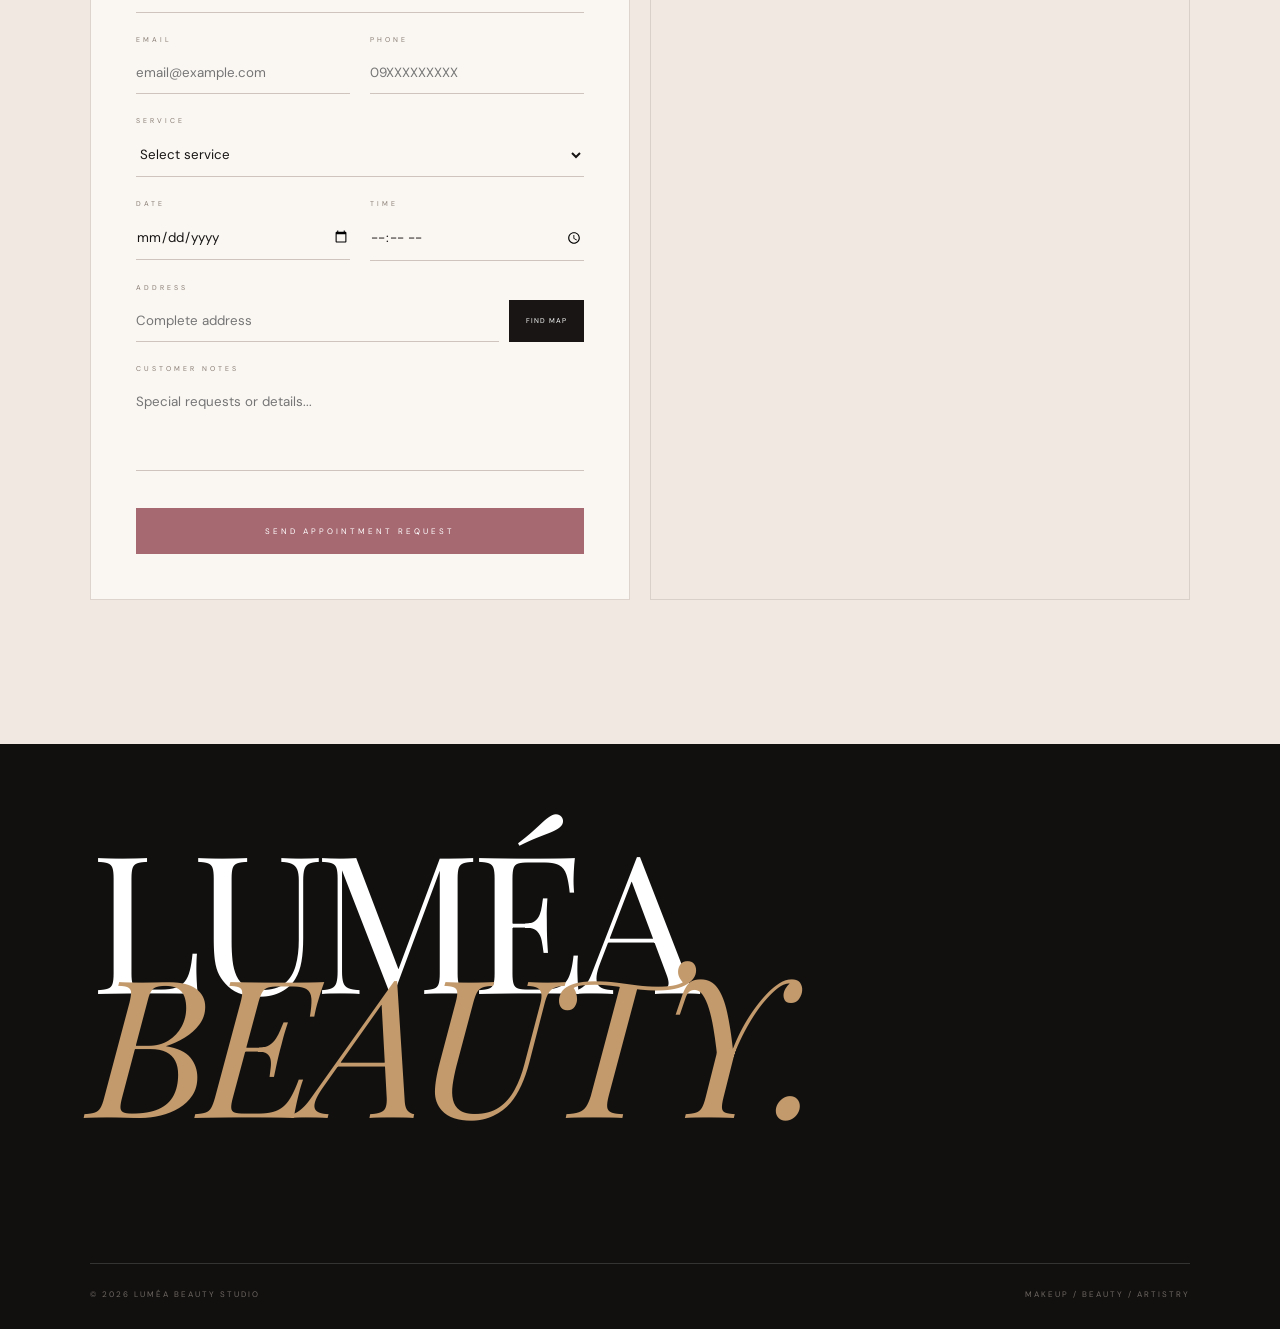
==== commit c0613d6b: "Split site into index.html, style.css, script.js and remove loader" ====
--- a/index.html
+++ b/index.html
@@ -9,5604 +9,364 @@
 <!-- Fonts -->
 <link rel="preconnect" href="https://fonts.googleapis.com">
 <link rel="preconnect" href="https://fonts.gstatic.com" crossorigin>
-
-<link
-    href="https://fonts.googleapis.com/css2?family=DM+Sans:wght@400;500;600;700&family=Playfair+Display:ital,wght@0,400;1,400&display=swap"
-    rel="stylesheet"
->
+<link href="https://fonts.googleapis.com/css2?family=DM+Sans:wght@400;500;600;700&family=Playfair+Display:ital,wght@0,400;1,400&display=swap" rel="stylesheet">
 
 <!-- Leaflet -->
-<link
-    rel="stylesheet"
-    href="https://unpkg.com/leaflet@1.9.4/dist/leaflet.css"
-/>
+<link rel="stylesheet" href="https://unpkg.com/leaflet@1.9.4/dist/leaflet.css"/>
 
 <!-- GSAP -->
 <script src="https://cdn.jsdelivr.net/npm/gsap@3.12.5/dist/gsap.min.js"></script>
 <script src="https://cdn.jsdelivr.net/npm/gsap@3.12.5/dist/ScrollTrigger.min.js"></script>
 
-<!-- Leaflet -->
+<!-- Leaflet JS -->
 <script src="https://unpkg.com/leaflet@1.9.4/dist/leaflet.js"></script>
 
 <!-- Excel -->
 <script src="https://cdn.jsdelivr.net/npm/xlsx@0.18.5/dist/xlsx.full.min.js"></script>
 
-
-<style>
-
-/* =========================================================
-   ROOT
-========================================================= */
-
-:root{
-    --black:#11100f;
-    --black2:#1d1918;
-
-    --cream:#f4eee8;
-    --cream2:#e7d9cf;
-
-    --pink:#a96872;
-    --pink2:#d39ca0;
-
-    --brown:#80665a;
-
-    --gold:#b99561;
-
-    --white:#ffffff;
-
-    --gray:#77716d;
-
-    --line:#ddd5ce;
-
-    --green:#347448;
-    --red:#a44848;
-    --orange:#9c711f;
-}
-
-
-/* =========================================================
-   RESET
-========================================================= */
-
-*{
-    margin:0;
-    padding:0;
-    box-sizing:border-box;
-}
-
-html{
-    scroll-behavior:auto;
-}
-
-body{
-    background:var(--black);
-    color:white;
-
-    font-family:"DM Sans",sans-serif;
-
-    overflow-x:hidden;
-}
-
-body.owner-open{
-    overflow:hidden;
-}
-
-button,
-input,
-select,
-textarea{
-    font-family:inherit;
-}
-
-button{
-    cursor:pointer;
-}
-
-img{
-    display:block;
-    max-width:100%;
-}
-
-a{
-    color:inherit;
-    text-decoration:none;
-}
-
-
-/* =========================================================
-   LOADER
-========================================================= */
-
-.loader{
-    position:fixed;
-    inset:0;
-
-    z-index:999999;
-
-    background:#11100f;
-
-    display:flex;
-    align-items:center;
-    justify-content:center;
-}
-
-.loader-content{
-    text-align:center;
-}
-
-.loader-brand{
-    font-size:11px;
-    letter-spacing:8px;
-}
-
-.loader-number{
-    margin-top:20px;
-
-    font-family:"Playfair Display",serif;
-
-    font-size:90px;
-}
-
-.loader-line{
-    width:220px;
-    height:1px;
-
-    margin:25px auto;
-
-    background:#393433;
-
-    overflow:hidden;
-}
-
-.loader-line span{
-    display:block;
-
-    width:100%;
-    height:100%;
-
-    background:white;
-
-    transform:translateX(-100%);
-}
-
-
-/* =========================================================
-   NAV
-========================================================= */
-
-.nav{
-    position:fixed;
-
-    top:0;
-    left:0;
-
-    width:100%;
-    height:90px;
-
-    padding:0 6vw;
-
-    z-index:5000;
-
-    display:flex;
-    align-items:center;
-    justify-content:space-between;
-
-    mix-blend-mode:difference;
-}
-
-.logo{
-    font-size:12px;
-    letter-spacing:7px;
-}
-
-.nav-links{
-    display:flex;
-    align-items:center;
-    gap:30px;
-}
-
-.nav-links a{
-    font-size:8px;
-    letter-spacing:3px;
-    text-transform:uppercase;
-}
-
-.owner-button{
-    border:1px solid white;
-
-    background:transparent;
-
-    color:white;
-
-    padding:11px 17px;
-
-    font-size:8px;
-
-    letter-spacing:2px;
-
-    cursor:pointer;
-}
-
-
-/* =========================================================
-   HERO
-========================================================= */
-
-.hero{
-    height:100vh;
-    min-height:700px;
-
-    position:relative;
-
-    overflow:hidden;
-
-    display:flex;
-    align-items:center;
-
-    background:
-        linear-gradient(
-            120deg,
-            #181514 0%,
-            #342526 45%,
-            #795457 100%
-        );
-}
-
-.hero-grid{
-    position:absolute;
-    inset:0;
-
-    background-image:
-        linear-gradient(
-            rgba(255,255,255,.055) 1px,
-            transparent 1px
-        ),
-        linear-gradient(
-            90deg,
-            rgba(255,255,255,.055) 1px,
-            transparent 1px
-        );
-
-    background-size:80px 80px;
-
-    opacity:.5;
-}
-
-.hero-photo{
-    position:absolute;
-
-    right:5vw;
-    top:12vh;
-
-    width:38vw;
-    height:72vh;
-
-    overflow:hidden;
-
-    opacity:.55;
-
-    transform:rotate(4deg);
-}
-
-.hero-photo img{
-    width:100%;
-    height:100%;
-
-    object-fit:cover;
-
-    filter:
-        grayscale(30%)
-        contrast(105%)
-        brightness(65%);
-}
-
-.hero-photo::after{
-    content:"";
-
-    position:absolute;
-    inset:0;
-
-    background:
-        linear-gradient(
-            90deg,
-            #342526 0%,
-            transparent 45%
-        );
-}
-
-.hero-content{
-    position:relative;
-
-    z-index:5;
-
-    margin-left:8vw;
-}
-
-.eyebrow{
-    margin-bottom:30px;
-
-    color:#b9aaa3;
-
-    font-size:8px;
-
-    letter-spacing:5px;
-}
-
-.hero-title{
-    font-family:"Playfair Display",serif;
-
-    font-weight:400;
-
-    font-size:clamp(
-        80px,
-        13vw,
-        190px
-    );
-
-    line-height:.72;
-
-    letter-spacing:-8px;
-}
-
-.hero-title em{
-    color:#d3aa87;
-}
-
-.hero-description{
-    width:330px;
-
-    margin-top:55px;
-
-    color:#b1a49e;
-
-    font-size:10px;
-
-    line-height:1.9;
-}
-
-.hero-side{
-    position:absolute;
-
-    z-index:5;
-
-    right:8vw;
-    bottom:10vh;
-
-    width:220px;
-
-    color:#b8aaa4;
-
-    font-size:8px;
-
-    line-height:1.8;
-}
-
-.scroll-indicator{
-    position:absolute;
-
-    z-index:5;
-
-    left:50%;
-    bottom:30px;
-
-    transform:translateX(-50%);
-
-    color:#aaa09a;
-
-    font-size:7px;
-
-    letter-spacing:4px;
-}
-
-
-/* =========================================================
-   ABOUT
-========================================================= */
-
-.about{
-    min-height:100vh;
-
-    padding:18vh 8vw;
-
-    position:relative;
-
-    overflow:hidden;
-
-    background:var(--cream);
-
-    color:#191716;
-}
-
-.about-photo{
-    position:absolute;
-
-    right:7vw;
-    top:18vh;
-
-    width:280px;
-    height:390px;
-
-    overflow:hidden;
-
-    transform:rotate(7deg);
-
-    opacity:.9;
-}
-
-.about-photo img{
-    width:100%;
-    height:100%;
-
-    object-fit:cover;
-
-    filter:saturate(.8);
-}
-
-.about-number{
-    font-size:8px;
-
-    letter-spacing:4px;
-
-    color:#887b73;
-}
-
-.about-title{
-    position:relative;
-
-    z-index:2;
-
-    margin-top:13vh;
-
-    max-width:1000px;
-
-    font-family:"Playfair Display",serif;
-
-    font-size:clamp(
-        65px,
-        10vw,
-        150px
-    );
-
-    font-weight:400;
-
-    line-height:.8;
-
-    letter-spacing:-6px;
-}
-
-.about-title em{
-    color:var(--pink);
-}
-
-.about-text{
-    position:relative;
-
-    z-index:3;
-
-    width:350px;
-
-    margin-top:100px;
-    margin-left:auto;
-
-    color:#77706b;
-
-    font-size:10px;
-
-    line-height:1.9;
-}
-
-
-/* =========================================================
-   STORY
-========================================================= */
-
-.story{
-    height:280vh;
-
-    background:#181514;
-}
-
-.story-pin{
-    position:sticky;
-
-    top:0;
-
-    height:100vh;
-
-    overflow:hidden;
-}
-
-.story-bg{
-    position:absolute;
-
-    inset:-20%;
-
-    background:
-        linear-gradient(
-            135deg,
-            #211b1a,
-            #765052,
-            #c49b87,
-            #211b1a
-        );
-}
-
-.story-photo{
-    position:absolute;
-
-    right:10vw;
-    top:14vh;
-
-    width:35vw;
-    height:70vh;
-
-    overflow:hidden;
-
-    opacity:.75;
-
-    transform:rotate(-4deg);
-}
-
-.story-photo img{
-    width:100%;
-    height:100%;
-
-    object-fit:cover;
-
-    filter:
-        saturate(.65)
-        contrast(105%);
-}
-
-.story-overlay{
-    position:absolute;
-    inset:0;
-
-    background:
-        linear-gradient(
-            90deg,
-            rgba(0,0,0,.72),
-            rgba(0,0,0,.05)
-        );
-}
-
-.story-title{
-    position:absolute;
-
-    z-index:5;
-
-    left:8vw;
-    top:50%;
-
-    transform:translateY(-50%);
-}
-
-.story-title small{
-    color:#b9aaa3;
-
-    font-size:8px;
-
-    letter-spacing:5px;
-}
-
-.story-title h2{
-    margin-top:25px;
-
-    font-family:"Playfair Display",serif;
-
-    font-size:clamp(
-        80px,
-        12vw,
-        175px
-    );
-
-    font-weight:400;
-
-    line-height:.7;
-
-    letter-spacing:-8px;
-}
-
-.story-title h2 em{
-    color:#d2aa83;
-}
-
-.story-copy{
-    position:absolute;
-
-    z-index:5;
-
-    right:8vw;
-    bottom:10vh;
-
-    width:250px;
-
-    color:#b6aaa3;
-
-    font-size:9px;
-
-    line-height:1.8;
-}
-
-
-/* =========================================================
-   VALUES
-========================================================= */
-
-.values{
-    min-height:100vh;
-
-    padding:15vh 8vw;
-
-    background:#e5d5ca;
-
-    color:#181514;
-
-    overflow:hidden;
-}
-
-.values-title{
-    margin-top:40px;
-
-    font-family:"Playfair Display",serif;
-
-    font-size:clamp(
-        70px,
-        11vw,
-        160px
-    );
-
-    font-weight:400;
-
-    line-height:.72;
-
-    letter-spacing:-7px;
-}
-
-.values-list{
-    margin-top:100px;
-
-    border-top:1px solid rgba(0,0,0,.2);
-}
-
-.value{
-    min-height:150px;
-
-    border-bottom:1px solid rgba(0,0,0,.2);
-
-    display:flex;
-
-    align-items:center;
-
-    justify-content:space-between;
-
-    overflow:hidden;
-
-    transition:.35s;
-}
-
-.value:hover{
-    padding-left:25px;
-}
-
-.value-number{
-    width:50px;
-
-    font-size:8px;
-
-    letter-spacing:3px;
-}
-
-.value-name{
-    width:35%;
-
-    font-family:"Playfair Display",serif;
-
-    font-size:42px;
-}
-
-.value-description{
-    width:250px;
-
-    color:#756b65;
-
-    font-size:9px;
-
-    line-height:1.7;
-}
-
-
-/* =========================================================
-   SERVICES
-========================================================= */
-
-.services{
-    padding:16vh 8vw;
-
-    background:#11100f;
-}
-
-.services-top{
-    margin-bottom:90px;
-
-    display:flex;
-
-    justify-content:space-between;
-
-    align-items:end;
-}
-
-.services-title{
-    margin-top:40px;
-
-    font-family:"Playfair Display",serif;
-
-    font-weight:400;
-
-    font-size:clamp(
-        70px,
-        10vw,
-        145px
-    );
-
-    line-height:.7;
-
-    letter-spacing:-6px;
-}
-
-.services-info{
-    width:280px;
-
-    color:#827a75;
-
-    font-size:9px;
-
-    line-height:1.8;
-}
-
-.service-list{
-    border-top:1px solid rgba(255,255,255,.15);
-}
-
-.service{
-    min-height:125px;
-
-    border-bottom:1px solid rgba(255,255,255,.15);
-
-    padding:0 20px;
-
-    display:flex;
-
-    align-items:center;
-
-    justify-content:space-between;
-
-    transition:.35s;
-}
-
-.service:hover{
-    background:#292120;
-
-    padding-left:45px;
-}
-
-.service-name{
-    font-family:"Playfair Display",serif;
-
-    font-size:40px;
-}
-
-.service-price{
-    color:#c09a6b;
-
-    font-size:10px;
-
-    letter-spacing:2px;
-}
-
-
-/* =========================================================
-   BOOKING
-========================================================= */
-
-.booking{
-    padding:16vh 7vw;
-
-    background:#f0e8e1;
-
-    color:#171514;
-}
-
-.booking-header{
-    margin-bottom:80px;
-
-    display:flex;
-
-    justify-content:space-between;
-
-    align-items:end;
-}
-
-.booking-title{
-    margin-top:40px;
-
-    font-family:"Playfair Display",serif;
-
-    font-size:clamp(
-        70px,
-        11vw,
-        160px
-    );
-
-    font-weight:400;
-
-    line-height:.7;
-
-    letter-spacing:-7px;
-}
-
-.booking-title em{
-    color:var(--pink);
-}
-
-.booking-intro{
-    width:280px;
-
-    color:#756d67;
-
-    font-size:10px;
-
-    line-height:1.8;
-}
-
-.booking-grid{
-    display:grid;
-
-    grid-template-columns:1fr 1fr;
-
-    gap:20px;
-}
-
-.form-card{
-    padding:45px;
-
-    background:#faf7f3;
-
-    border:1px solid #ddd4cd;
-}
-
-.form-title{
-    margin-bottom:35px;
-
-    font-family:"Playfair Display",serif;
-
-    font-size:30px;
-}
-
-.field{
-    margin-bottom:22px;
-}
-
-.field label{
-    display:block;
-
-    margin-bottom:8px;
-
-    color:#887c73;
-
-    font-size:7px;
-
-    letter-spacing:3px;
-}
-
-.field input,
-.field select,
-.field textarea{
-    width:100%;
-
-    padding:12px 0;
-
-    border:0;
-
-    border-bottom:1px solid #cfc5be;
-
-    background:transparent;
-
-    outline:none;
-
-    color:#171514;
-}
-
-.field textarea{
-    height:90px;
-
-    resize:none;
-}
-
-.form-row{
-    display:grid;
-
-    grid-template-columns:1fr 1fr;
-
-    gap:20px;
-}
-
-.address-row{
-    display:flex;
-
-    gap:10px;
-}
-
-.address-row input{
-    flex:1;
-}
-
-.find-location{
-    border:0;
-
-    background:#181514;
-
-    color:white;
-
-    padding:0 17px;
-
-    font-size:7px;
-
-    letter-spacing:1px;
-}
-
-.find-location:disabled{
-    opacity:.5;
-
-    cursor:wait;
-}
-
-.submit-booking{
-    width:100%;
-
-    margin-top:10px;
-
-    padding:18px;
-
-    border:0;
-
-    background:#a66871;
-
-    color:white;
-
-    font-size:8px;
-
-    letter-spacing:3px;
-}
-
-.submit-booking:hover{
-    background:#8e565f;
-}
-
-
-/* =========================================================
-   CUSTOMER MAP
-========================================================= */
-
-.map-wrapper{
-    min-height:620px;
-
-    position:relative;
-
-    overflow:hidden;
-
-    border:1px solid #d9d0ca;
-}
-
-#customerMap{
-    position:absolute;
-
-    inset:0;
-
-    width:100%;
-    height:100%;
-}
-
-.map-label{
-    position:absolute;
-
-    z-index:500;
-
-    left:20px;
-    top:20px;
-
-    max-width:320px;
-
-    padding:17px;
-
-    background:white;
-
-    box-shadow:0 15px 35px rgba(0,0,0,.15);
-}
-
-.map-label strong{
-    font-family:"Playfair Display",serif;
-
-    font-size:20px;
-
-    font-weight:400;
-}
-
-.map-label span{
-    display:block;
-
-    margin-top:6px;
-
-    color:#777;
-
-    font-size:8px;
-
-    line-height:1.5;
-}
-
-
-/* =========================================================
-   FOOTER
-========================================================= */
-
-.footer{
-    min-height:65vh;
-
-    padding:12vh 7vw 30px;
-
-    background:#11100f;
-
-    display:flex;
-
-    flex-direction:column;
-
-    justify-content:space-between;
-}
-
-.footer-brand{
-    font-family:"Playfair Display",serif;
-
-    font-size:clamp(
-        80px,
-        15vw,
-        220px
-    );
-
-    font-weight:400;
-
-    line-height:.65;
-
-    letter-spacing:-10px;
-}
-
-.footer-brand em{
-    color:#c39a6c;
-}
-
-.footer-bottom{
-    padding-top:25px;
-
-    border-top:1px solid rgba(255,255,255,.15);
-
-    display:flex;
-
-    justify-content:space-between;
-
-    color:#6f6863;
-
-    font-size:8px;
-
-    letter-spacing:2px;
-}
-
-
-/* =========================================================
-   OWNER DASHBOARD
-========================================================= */
-
-.owner-dashboard{
-    position:fixed;
-
-    inset:0;
-
-    z-index:70000;
-
-    display:none;
-
-    overflow:auto;
-
-    background:#f3f3f1;
-
-    color:#151515;
-}
-
-.owner-dashboard.active{
-    display:block;
-}
-
-.owner-nav{
-    position:sticky;
-
-    top:0;
-
-    z-index:100;
-
-    height:75px;
-
-    padding:0 35px;
-
-    border-bottom:1px solid #dededb;
-
-    background:white;
-
-    display:flex;
-
-    align-items:center;
-
-    justify-content:space-between;
-}
-
-.owner-logo{
-    font-size:11px;
-
-    font-weight:600;
-
-    letter-spacing:5px;
-}
-
-.owner-nav-right{
-    display:flex;
-
-    align-items:center;
-
-    gap:12px;
-}
-
-.owner-online{
-    padding:8px 13px;
-
-    border-radius:20px;
-
-    background:#eaf6ed;
-
-    color:#347145;
-
-    font-size:7px;
-}
-
-.close-owner{
-    padding:10px 15px;
-
-    border:1px solid #d5d5d2;
-
-    background:white;
-
-    font-size:8px;
-}
-
-.close-owner:hover{
-    background:#151515;
-
-    color:white;
-}
-
-.owner-content{
-    max-width:1750px;
-
-    margin:auto;
-
-    padding:40px;
-}
-
-.owner-heading{
-    display:flex;
-
-    align-items:end;
-
-    justify-content:space-between;
-}
-
-.owner-heading h1{
-    font-family:"Playfair Display",serif;
-
-    font-size:65px;
-
-    font-weight:400;
-
-    line-height:.8;
-}
-
-.owner-heading p{
-    margin-top:15px;
-
-    color:#777;
-
-    font-size:9px;
-}
-
-.export-excel{
-    padding:13px 18px;
-
-    border:0;
-
-    background:#197c43;
-
-    color:white;
-
-    font-size:8px;
-
-    letter-spacing:1px;
-}
-
-.export-excel:hover{
-    background:#126434;
-}
-
-
-/* =========================================================
-   STATS
-========================================================= */
-
-.stats{
-    margin-top:45px;
-
-    display:grid;
-
-    grid-template-columns:repeat(6,1fr);
-
-    gap:12px;
-}
-
-.stat{
-    padding:22px;
-
-    border:1px solid #e0e0dd;
-
-    border-radius:4px;
-
-    background:white;
-}
-
-.stat small{
-    color:#888;
-
-    font-size:7px;
-
-    letter-spacing:2px;
-}
-
-.stat strong{
-    display:block;
-
-    margin-top:15px;
-
-    font-family:"Playfair Display",serif;
-
-    font-size:34px;
-
-    font-weight:400;
-}
-
-
-/* =========================================================
-   OWNER GRID
-========================================================= */
-
-.owner-grid{
-    margin-top:25px;
-
-    display:grid;
-
-    grid-template-columns:1.45fr .8fr;
-
-    gap:18px;
-}
-
-.owner-panel{
-    overflow:hidden;
-
-    border:1px solid #e0e0dd;
-
-    border-radius:4px;
-
-    background:white;
-}
-
-.panel-heading{
-    min-height:70px;
-
-    padding:18px 22px;
-
-    border-bottom:1px solid #e7e7e4;
-
-    display:flex;
-
-    align-items:center;
-
-    justify-content:space-between;
-}
-
-.panel-heading h3{
-    font-size:13px;
-}
-
-.search-bookings{
-    width:240px;
-
-    padding:10px;
-
-    border:1px solid #ddd;
-
-    outline:none;
-
-    background:#fafafa;
-
-    font-size:9px;
-}
-
-
-/* =========================================================
-   TABLE
-========================================================= */
-
-.table-scroll{
-    overflow:auto;
-}
-
-.booking-table{
-    width:100%;
-
-    min-width:900px;
-
-    border-collapse:collapse;
-}
-
-.booking-table th{
-    padding:14px 18px;
-
-    border-bottom:1px solid #e7e7e4;
-
-    background:#fafafa;
-
-    color:#888;
-
-    text-align:left;
-
-    font-size:7px;
-
-    letter-spacing:1px;
-}
-
-.booking-table td{
-    padding:16px 18px;
-
-    border-bottom:1px solid #ededeb;
-
-    vertical-align:middle;
-
-    font-size:9px;
-}
-
-.booking-table tr:hover{
-    background:#fafafa;
-}
-
-.customer-name{
-    font-weight:600;
-}
-
-.customer-email{
-    display:block;
-
-    margin-top:4px;
-
-    color:#999;
-
-    font-size:7px;
-}
-
-.view-details{
-    padding:8px 11px;
-
-    border:1px solid #d5d5d2;
-
-    background:white;
-
-    font-size:7px;
-
-    letter-spacing:1px;
-}
-
-.view-details:hover{
-    background:#181818;
-
-    color:white;
-}
-
-
-/* =========================================================
-   BADGES
-========================================================= */
-
-.badge{
-    display:inline-block;
-
-    padding:6px 9px;
-
-    border-radius:20px;
-
-    font-size:7px;
-
-    white-space:nowrap;
-}
-
-.badge-pending{
-    background:#fff3dc;
-    color:#9a6b1b;
-}
-
-.badge-confirmed{
-    background:#eaf6ed;
-    color:#347145;
-}
-
-.badge-completed{
-    background:#edf0f2;
-    color:#596770;
-}
-
-.badge-cancelled{
-    background:#fdeaea;
-    color:#a34a4a;
-}
-
-.badge-unpaid{
-    background:#fff0ef;
-    color:#a24b4b;
-}
-
-.badge-partial{
-    background:#fff4dc;
-    color:#9a701d;
-}
-
-.badge-paid{
-    background:#eaf6ed;
-    color:#347145;
-}
-
-
-/* =========================================================
-   DETAILS
-========================================================= */
-
-.details-panel{
-    padding:25px;
-
-    min-height:650px;
-
-    overflow:auto;
-}
-
-.details-empty{
-    min-height:550px;
-
-    display:flex;
-
-    align-items:center;
-
-    justify-content:center;
-
-    text-align:center;
-
-    color:#aaa;
-
-    font-size:9px;
-}
-
-.details-header{
-    display:flex;
-
-    align-items:start;
-
-    justify-content:space-between;
-
-    gap:10px;
-}
-
-.details-name{
-    font-family:"Playfair Display",serif;
-
-    font-size:35px;
-
-    font-weight:400;
-}
-
-.detail-section{
-    margin-top:25px;
-}
-
-.detail-label{
-    margin-bottom:7px;
-
-    color:#999;
-
-    font-size:7px;
-
-    letter-spacing:2px;
-}
-
-.detail-value{
-    font-size:10px;
-
-    line-height:1.7;
-}
-
-.detail-note{
-    padding:14px;
-
-    border:1px solid #eee7e0;
-
-    background:#faf8f5;
-
-    font-size:9px;
-
-    line-height:1.7;
-}
-
-
-/* =========================================================
-   PAYMENT
-========================================================= */
-
-.payment-box{
-    padding:15px;
-
-    border:1px solid #e2e5e0;
-
-    background:#f7f8f6;
-}
-
-.amount{
-    font-family:"Playfair Display",serif;
-
-    font-size:30px;
-}
-
-.payment-select{
-    width:100%;
-
-    margin-top:10px;
-
-    padding:10px;
-
-    border:1px solid #ddd;
-
-    background:white;
-
-    font-size:9px;
-}
-
-.save-payment{
-    width:100%;
-
-    margin-top:8px;
-
-    padding:11px;
-
-    border:0;
-
-    background:#181818;
-
-    color:white;
-
-    font-size:7px;
-
-    letter-spacing:1px;
-}
-
-
-/* =========================================================
-   OWNER MAP
-========================================================= */
-
-.owner-map{
-    height:230px;
-
-    position:relative;
-
-    overflow:hidden;
-
-    border:1px solid #ddd;
-
-    background:#eee;
-}
-
-.owner-map-inner{
-    position:absolute;
-
-    inset:0;
-}
-
-.owner-no-location{
-    position:absolute;
-
-    inset:0;
-
-    z-index:10;
-
-    display:flex;
-
-    align-items:center;
-
-    justify-content:center;
-
-    padding:20px;
-
-    text-align:center;
-
-    background:#f5f5f3;
-
-    color:#888;
-
-    font-size:9px;
-}
-
-
-/* =========================================================
-   NOTES
-========================================================= */
-
-.owner-note{
-    width:100%;
-
-    height:80px;
-
-    padding:12px;
-
-    border:1px solid #ddd;
-
-    outline:none;
-
-    resize:none;
-
-    font-size:9px;
-}
-
-.save-note{
-    width:100%;
-
-    margin-top:7px;
-
-    padding:11px;
-
-    border:0;
-
-    background:#181818;
-
-    color:white;
-
-    font-size:7px;
-}
-
-
-/* =========================================================
-   ACTIONS
-========================================================= */
-
-.status-actions{
-    margin-top:10px;
-
-    display:grid;
-
-    grid-template-columns:1fr 1fr;
-
-    gap:7px;
-}
-
-.status-actions button{
-    padding:11px;
-
-    border:0;
-
-    font-size:7px;
-}
-
-.action-confirm{
-    background:#eaf6ed;
-    color:#347145;
-}
-
-.action-complete{
-    background:#edf0f2;
-    color:#596770;
-}
-
-.action-cancel{
-    background:#fdeaea;
-    color:#a34a4a;
-}
-
-.action-delete{
-    background:#181818;
-    color:white;
-}
-
-
-/* =========================================================
-   TOAST
-========================================================= */
-
-.toast{
-    position:fixed;
-
-    right:25px;
-    bottom:25px;
-
-    z-index:1000000;
-
-    padding:15px 20px;
-
-    background:#171514;
-
-    color:white;
-
-    font-size:8px;
-
-    opacity:0;
-
-    transform:translateY(30px);
-
-    pointer-events:none;
-
-    transition:.3s;
-}
-
-.toast.show{
-    opacity:1;
-
-    transform:translateY(0);
-}
-
-
-/* =========================================================
-   RESPONSIVE / MOBILE
-========================================================= */
-
-@media (max-width:1100px){
-    .stats{grid-template-columns:repeat(3,1fr)}
-    .owner-grid{grid-template-columns:1fr}
-    .booking-grid{grid-template-columns:1fr}
-    .hero-photo{width:45vw;right:-5vw}
-    .about-photo{right:3vw}
-    .story-photo{width:45vw;right:3vw}
-}
-
-@media (max-width:800px){
-    .nav{height:70px;padding:0 20px}
-    .logo{font-size:10px;letter-spacing:5px}
-    .nav-links{gap:8px}
-    .nav-links a{display:none}
-    .hero{min-height:700px;height:100svh}
-    .hero-photo{width:70vw;height:65vh;right:-25vw;top:15vh;opacity:.28}
-    .hero-content{margin-left:7vw;max-width:85vw}
-    .eyebrow{font-size:7px;letter-spacing:3px;margin-bottom:25px}
-    .hero-title{font-size:clamp(58px,17vw,105px);letter-spacing:-5px;line-height:.78}
-    .hero-description{width:min(290px,75vw);margin-top:40px;font-size:9px}
-    .hero-side{display:none}
-    .scroll-indicator{bottom:20px;font-size:6px}
-
-    .about{min-height:auto;padding:110px 7vw}
-    .about-photo{width:180px;height:250px;right:-30px;top:100px;opacity:.18}
-    .about-title{max-width:90vw;margin-top:70px;font-size:clamp(55px,14vw,100px);letter-spacing:-4px;line-height:.82}
-    .about-text{width:100%;max-width:430px;margin-top:70px;font-size:9px}
-
-    .story{height:230vh}
-    .story-photo{width:75vw;height:65vh;right:-25vw;top:18vh;opacity:.25}
-    .story-title{left:7vw;right:7vw}
-    .story-title h2{font-size:clamp(60px,16vw,110px);letter-spacing:-5px}
-    .story-copy{right:7vw;bottom:8vh;width:min(260px,70vw);font-size:8px}
-
-    .values{min-height:auto;padding:110px 7vw}
-    .values-title{font-size:clamp(58px,15vw,105px);letter-spacing:-5px}
-    .values-list{margin-top:70px}
-    .value{min-height:150px;display:grid;grid-template-columns:40px 1fr;gap:10px;padding:25px 0}
-    .value-number{width:auto}
-    .value-name{width:auto;font-size:30px}
-    .value-description{grid-column:2;width:auto;max-width:400px;font-size:8px}
-
-    .services{padding:110px 7vw}
-    .services-top{display:block;margin-bottom:60px}
-    .services-title{font-size:clamp(60px,15vw,105px);letter-spacing:-5px}
-    .services-info{width:100%;max-width:350px;margin-top:35px}
-    .service{min-height:100px;padding:20px 5px;gap:20px}
-    .service:hover{padding-left:15px}
-    .service-name{font-size:clamp(23px,7vw,35px);line-height:1}
-    .service-price{flex-shrink:0;font-size:8px}
-
-    .booking{padding:110px 6vw}
-    .booking-header{display:block;margin-bottom:60px}
-    .booking-title{font-size:clamp(60px,15vw,105px);letter-spacing:-5px}
-    .booking-intro{width:100%;max-width:350px;margin-top:35px}
-    .booking-grid{grid-template-columns:1fr;gap:15px}
-    .form-card{padding:25px 20px}
-    .form-title{font-size:26px;margin-bottom:30px}
-    .form-row{grid-template-columns:1fr;gap:0}
-    .field{margin-bottom:20px}
-    .field input,.field select,.field textarea{font-size:14px}
-    .address-row{display:flex;flex-direction:column;gap:8px}
-    .address-row input{width:100%}
-    .find-location{width:100%;height:44px;padding:0}
-    .submit-booking{min-height:50px;font-size:7px}
-    .map-wrapper{min-height:400px;height:400px}
-    .map-label{left:12px;top:12px;right:12px;max-width:none;padding:13px}
-    .map-label strong{font-size:17px}
-
-    .footer{min-height:55vh;padding:100px 7vw 25px}
-    .footer-brand{font-size:clamp(65px,18vw,110px);letter-spacing:-5px}
-    .footer-bottom{display:block}
-    .footer-bottom div{margin-top:10px;font-size:7px}
-
-    .owner-nav{height:65px;padding:0 15px}
-    .owner-logo{font-size:8px;letter-spacing:3px}
-    .owner-online{display:none}
-    .close-owner{padding:9px 11px;font-size:7px}
-    .owner-content{padding:25px 15px 50px}
-    .owner-heading{display:block}
-    .owner-heading h1{font-size:clamp(45px,13vw,65px)}
-    .owner-heading p{max-width:300px;line-height:1.6}
-    .export-excel{margin-top:25px;width:100%;min-height:45px}
-    .stats{grid-template-columns:1fr 1fr;gap:8px;margin-top:30px}
-    .stat{padding:16px}
-    .stat strong{font-size:27px}
-    .owner-grid{grid-template-columns:1fr;gap:12px}
-    .panel-heading{padding:16px}
-    .panel-heading h3{font-size:11px}
-    .search-bookings{width:100%;margin-top:12px}
-    .table-scroll{width:100%;overflow-x:auto;-webkit-overflow-scrolling:touch}
-    .booking-table{min-width:850px}
-    .booking-table th,.booking-table td{padding:13px 12px}
-    .details-panel{min-height:auto;padding:20px}
-    .details-name{font-size:30px}
-    .owner-map{height:260px}
-}
-
-@media (max-width:600px){
-    html,body{width:100%;overflow-x:hidden}
-    .nav{height:64px;padding:0 16px}
-    .logo{font-size:9px;letter-spacing:4px}
-    .owner-button{padding:8px 10px;font-size:6px}
-
-    .hero{min-height:650px}
-    .hero-content{margin-left:6vw;padding-right:20px}
-    .hero-title{font-size:clamp(52px,17vw,78px);letter-spacing:-4px}
-    .hero-description{width:min(270px,78vw);margin-top:35px;font-size:9px;line-height:1.8}
-    .hero-photo{width:90vw;height:60vh;right:-45vw;top:20vh;opacity:.2}
-
-    .about{padding:90px 6vw}
-    .about-photo{width:150px;height:210px;right:-35px;top:80px}
-    .about-title{margin-top:60px;font-size:clamp(50px,15vw,72px);letter-spacing:-3px}
-    .about-text{margin-top:60px;font-size:9px;line-height:1.8}
-
-    .story{height:210vh}
-    .story-photo{width:90vw;height:55vh;right:-45vw;top:20vh}
-    .story-title{left:6vw}
-    .story-title h2{font-size:clamp(55px,16vw,75px);letter-spacing:-4px}
-    .story-copy{left:6vw;right:auto;bottom:8vh;width:75vw}
-
-    .values{padding:90px 6vw}
-    .values-title{font-size:clamp(52px,15vw,72px);letter-spacing:-4px}
-    .value{min-height:145px;grid-template-columns:32px 1fr}
-    .value-name{font-size:27px}
-
-    .services{padding:90px 6vw}
-    .services-title{font-size:clamp(52px,15vw,75px);letter-spacing:-4px}
-    .service{min-height:90px;padding:18px 0}
-    .service-name{font-size:24px}
-    .service-price{font-size:7px}
-
-    .booking{padding:90px 5vw}
-    .booking-title{font-size:clamp(52px,15vw,75px);letter-spacing:-4px}
-    .form-card{padding:22px 18px}
-    .form-title{font-size:24px}
-    .field label{font-size:6px;letter-spacing:2px}
-    .field input,.field select,.field textarea{font-size:16px !important}
-    .field textarea{height:100px}
-    .map-wrapper{height:360px;min-height:360px}
-    .map-label{padding:11px}
-    .map-label strong{font-size:15px}
-
-    .footer{min-height:50vh;padding:80px 6vw 25px}
-    .footer-brand{font-size:clamp(60px,19vw,90px)}
-
-    .owner-nav{padding:0 12px}
-    .owner-logo{font-size:7px;letter-spacing:2px}
-    .close-owner{padding:8px 9px}
-    .owner-content{padding:20px 12px 40px}
-    .owner-heading h1{font-size:45px}
-    .stats{grid-template-columns:1fr 1fr}
-    .stat{padding:14px}
-    .stat small{font-size:6px}
-    .stat strong{font-size:24px}
-    .panel-heading{padding:14px}
-    .details-panel{padding:18px}
-    .details-name{font-size:27px}
-    .owner-map{height:230px}
-    .status-actions{grid-template-columns:1fr}
-}
-
-@media (max-width:420px){
-    .hero{min-height:620px}
-    .hero-title{font-size:52px;letter-spacing:-3px}
-    .hero-description{width:240px}
-    .about-title,.values-title,.services-title,.booking-title{font-size:52px;letter-spacing:-3px}
-    .service{align-items:flex-start;flex-direction:column;gap:8px}
-    .service-price{font-size:8px}
-    .stats{grid-template-columns:1fr}
-    .owner-heading h1{font-size:42px}
-    .booking-table{min-width:820px}
-    .footer-brand{font-size:60px}
-}
-
-/* Prevent long text from breaking mobile layouts */
-.hero-description,.about-text,.story-copy,.services-info,.booking-intro,.value-description,.detail-value,.detail-note{overflow-wrap:anywhere}
-
-/* Leaflet mobile fix */
-.leaflet-container{width:100%;max-width:100%}
-.leaflet-control{font-size:11px}
-
-/* Prevent mobile browser zoom on form controls */
-@media (max-width:600px){
-    input,select,textarea{font-size:16px !important}
-    button{-webkit-tap-highlight-color:transparent}
-}
-
-</style>
+<!-- Three.js (3D collection) -->
+<script src="https://cdn.jsdelivr.net/npm/three@0.149.0/build/three.min.js"></script>
+
+<link rel="stylesheet" href="style.css">
 </head>
 
-
 <body>
 
-
-<!-- =====================================================
-     LOADER
-===================================================== -->
-
-<div class="loader" id="loader">
-
-    <div class="loader-content">
-
-        <div class="loader-brand">
-            LUMÉA
-        </div>
-
-        <div class="loader-number" id="loaderNumber">
-            00
-        </div>
-
-        <div class="loader-line">
-            <span id="loaderBar"></span>
-        </div>
-
-    </div>
-
+<!-- NAVIGATION -->
+<nav class="nav">
+    <a href="#" class="logo">LUMÉA</a>
+    <div class="nav-links">
+        <a href="#about">About</a>
+        <a href="#services">Services</a>
+        <a href="#collection">Collection</a>
+        <a href="#booking">Appointment</a>
+        <button type="button" class="owner-button" id="openOwner">OWNER</button>
+    </div>
+</nav>
+
+<!-- HERO -->
+<section class="hero">
+    <div class="hero-grid"></div>
+
+    <div class="hero-photo">
+        <img src="https://images.unsplash.com/photo-1522335789203-aabd1fc54bc9?auto=format&fit=crop&w=1200&q=85" alt="Beauty makeup">
+    </div>
+
+    <div class="hero-content">
+        <div class="eyebrow">BEAUTY STUDIO / MAKEUP ARTISTRY</div>
+        <h1 class="hero-title">YOUR<br><em>SIGNATURE.</em></h1>
+        <p class="hero-description">
+            Professional makeup artistry for celebrations, special occasions and everyday beauty.
+        </p>
+    </div>
+
+    <div class="hero-side">
+        LUMÉA BEAUTY STUDIO
+        <br><br>
+        Makeup designed around your personality, style and occasion.
+    </div>
+
+    <div class="scroll-indicator">SCROLL DOWN</div>
+</section>
+
+<!-- ABOUT -->
+<section class="about" id="about">
+    <div class="about-photo">
+        <img src="https://images.unsplash.com/photo-1516975080664-ed2fc6a32937?auto=format&fit=crop&w=800&q=85" alt="Beauty products">
+    </div>
+
+    <div class="about-number">01 / ABOUT LUMÉA</div>
+
+    <h2 class="about-title">Simple.<br>Elegant.<br><em>Yours.</em></h2>
+
+    <p class="about-text">
+        LUMÉA is a modern beauty studio focused on clean artistry and personalized makeup.
+        <br><br>
+        Every appointment is adjusted according to the customer's preferred style, features and occasion.
+    </p>
+</section>
+
+<!-- SCROLL STORY -->
+<section class="story">
+    <div class="story-pin">
+        <div class="story-bg" id="storyBackground"></div>
+
+        <div class="story-photo">
+            <img src="https://images.unsplash.com/photo-1596462502278-27bfdc403348?auto=format&fit=crop&w=1200&q=85" alt="Makeup cosmetics">
+        </div>
+
+        <div class="story-overlay"></div>
+
+        <div class="story-title">
+            <small>02 / OUR APPROACH</small>
+            <h2>MADE<br><em>FOR YOU.</em></h2>
+        </div>
+
+        <div class="story-copy">
+            Every appointment starts with understanding what you want.
+            <br><br>
+            Then we build the look around you.
+        </div>
+    </div>
+</section>
+
+<!-- VALUES -->
+<section class="values">
+    <div class="about-number">03 / WHAT WE VALUE</div>
+
+    <h2 class="values-title">BEAUTY<br>WITH<br>PURPOSE.</h2>
+
+    <div class="values-list">
+        <div class="value">
+            <div class="value-number">01</div>
+            <div class="value-name">Personal</div>
+            <div class="value-description">Every appointment is customized around your preferences.</div>
+        </div>
+        <div class="value">
+            <div class="value-number">02</div>
+            <div class="value-name">Professional</div>
+            <div class="value-description">Quality products, clean techniques and detailed application.</div>
+        </div>
+        <div class="value">
+            <div class="value-number">03</div>
+            <div class="value-name">Memorable</div>
+            <div class="value-description">Your appointment should feel as good as the final result.</div>
+        </div>
+    </div>
+</section>
+
+<!-- SERVICES -->
+<section class="services" id="services">
+    <div class="services-top">
+        <div>
+            <div class="about-number">04 / SERVICES</div>
+            <h2 class="services-title">FIND<br>YOUR LOOK.</h2>
+        </div>
+
+        <p class="services-info">
+            Choose the service that matches your occasion.
+            <br><br>
+            Prices are automatically included in the booking management system.
+        </p>
+    </div>
+
+    <div class="service-list">
+        <div class="service"><div class="service-name">Soft Glam</div><div class="service-price">₱1,200</div></div>
+        <div class="service"><div class="service-name">Full Glam</div><div class="service-price">₱1,800</div></div>
+        <div class="service"><div class="service-name">Bridal Makeup</div><div class="service-price">₱3,500</div></div>
+        <div class="service"><div class="service-name">Editorial Makeup</div><div class="service-price">₱2,500</div></div>
+        <div class="service"><div class="service-name">Makeup Consultation</div><div class="service-price">₱500</div></div>
+    </div>
+</section>
+
+<!-- 3D COLLECTION -->
+<section class="collection" id="collection">
+    <div class="col-pin">
+        <canvas id="colCanvas" aria-label="3D gallery of LUMÉA makeup looks"></canvas>
+        <div class="col-vignette"></div>
+
+        <div class="col-head" id="colHead">
+            <small>05 / THE COLLECTION</small>
+            <h2>OUR<br><em>LOOKS.</em></h2>
+        </div>
+
+        <div class="col-progress"><span id="colProgress"></span></div>
+
+        <div class="col-hud" id="colHud">
+            <div class="col-count" id="colCount"></div>
+            <div class="col-name" id="colName"></div>
+            <div class="col-note" id="colNote"></div>
+        </div>
+
+        <div class="col-hint">
+            SCROLL OR DRAG TO TURN
+            <br>
+            CLICK A LOOK TO OPEN
+        </div>
+    </div>
+</section>
+
+<!-- COLLECTION VIEWER -->
+<div class="col-viewer" id="colViewer">
+    <button type="button" class="col-close" id="colClose">CLOSE</button>
+    <figure>
+        <img id="colViewerImg" alt="">
+        <figcaption id="colViewerCap"></figcaption>
+    </figure>
 </div>
 
-
-<!-- =====================================================
-     NAVIGATION
-===================================================== -->
-
-<nav class="nav">
-
-    <a
-        href="#"
-        class="logo"
-    >
-        LUMÉA
-    </a>
-
-
-    <div class="nav-links">
-
-        <a href="#about">
-            About
-        </a>
-
-        <a href="#services">
-            Services
-        </a>
-
-        <a href="#booking">
-            Appointment
-        </a>
-
-
-        <button
-            type="button"
-            class="owner-button"
-            id="openOwner"
-        >
-            OWNER
-        </button>
-
-    </div>
-
-</nav>
-
-
-<!-- =====================================================
-     HERO
-===================================================== -->
-
-<section class="hero">
-
-    <div class="hero-grid"></div>
-
-
-    <!-- BEAUTY PICTURE -->
-
-    <div class="hero-photo">
-
-        <img
-            src="https://images.unsplash.com/photo-1522335789203-aabd1fc54bc9?auto=format&fit=crop&w=1200&q=85"
-            alt="Beauty makeup"
-        >
-
-    </div>
-
-
-    <div class="hero-content">
-
-        <div class="eyebrow">
-            BEAUTY STUDIO / MAKEUP ARTISTRY
-        </div>
-
-
-        <h1 class="hero-title">
-
-            YOUR
-
-            <br>
-
-            <em>
-                SIGNATURE.
-            </em>
-
-        </h1>
-
-
-        <p class="hero-description">
-
-            Professional makeup artistry
-            for celebrations, special
-            occasions and everyday beauty.
-
+<!-- BOOKING -->
+<section class="booking" id="booking">
+    <div class="booking-header">
+        <div>
+            <div class="about-number">06 / APPOINTMENT</div>
+            <h2 class="booking-title">BOOK<br><em>YOUR LOOK.</em></h2>
+        </div>
+
+        <p class="booking-intro">
+            Choose your preferred service, date and time.
+            <br><br>
+            Add your address so the owner can view your appointment location on the map.
         </p>
-
-    </div>
-
-
-    <div class="hero-side">
-
-        LUMÉA BEAUTY STUDIO
-
-        <br><br>
-
-        Makeup designed around
-        your personality, style
-        and occasion.
-
-    </div>
-
-
-    <div class="scroll-indicator">
-        SCROLL DOWN
-    </div>
-
-</section>
-
-
-<!-- =====================================================
-     ABOUT
-===================================================== -->
-
-<section
-    class="about"
-    id="about"
->
-
-    <div class="about-photo">
-
-        <img
-            src="https://images.unsplash.com/photo-1516975080664-ed2fc6a32937?auto=format&fit=crop&w=800&q=85"
-            alt="Beauty products"
-        >
-
-    </div>
-
-
-    <div class="about-number">
-        01 / ABOUT LUMÉA
-    </div>
-
-
-    <h2 class="about-title">
-
-        Simple.
-
-        <br>
-
-        Elegant.
-
-        <br>
-
-        <em>
-            Yours.
-        </em>
-
-    </h2>
-
-
-    <p class="about-text">
-
-        LUMÉA is a modern beauty studio
-        focused on clean artistry and
-        personalized makeup.
-
-        <br><br>
-
-        Every appointment is adjusted
-        according to the customer's
-        preferred style, features and
-        occasion.
-
-    </p>
-
-</section>
-
-
-<!-- =====================================================
-     SCROLL STORY
-===================================================== -->
-
-<section class="story">
-
-    <div class="story-pin">
-
-        <div
-            class="story-bg"
-            id="storyBackground"
-        ></div>
-
-
-        <div class="story-photo">
-
-            <img
-                src="https://images.unsplash.com/photo-1596462502278-27bfdc403348?auto=format&fit=crop&w=1200&q=85"
-                alt="Makeup cosmetics"
-            >
-
-        </div>
-
-
-        <div class="story-overlay"></div>
-
-
-        <div class="story-title">
-
-            <small>
-                02 / OUR APPROACH
-            </small>
-
-
-            <h2>
-
-                MADE
-
-                <br>
-
-                <em>
-                    FOR YOU.
-                </em>
-
-            </h2>
-
-        </div>
-
-
-        <div class="story-copy">
-
-            Every appointment starts with
-            understanding what you want.
-
-            <br><br>
-
-            Then we build the look around
-            you.
-
-        </div>
-
-    </div>
-
-</section>
-
-
-<!-- =====================================================
-     VALUES
-===================================================== -->
-
-<section class="values">
-
-    <div class="about-number">
-        03 / WHAT WE VALUE
-    </div>
-
-
-    <h2 class="values-title">
-
-        BEAUTY
-
-        <br>
-
-        WITH
-
-        <br>
-
-        PURPOSE.
-
-    </h2>
-
-
-    <div class="values-list">
-
-
-        <div class="value">
-
-            <div class="value-number">
-                01
-            </div>
-
-            <div class="value-name">
-                Personal
-            </div>
-
-            <div class="value-description">
-
-                Every appointment is
-                customized around
-                your preferences.
-
-            </div>
-
-        </div>
-
-
-        <div class="value">
-
-            <div class="value-number">
-                02
-            </div>
-
-            <div class="value-name">
-                Professional
-            </div>
-
-            <div class="value-description">
-
-                Quality products,
-                clean techniques and
-                detailed application.
-
-            </div>
-
-        </div>
-
-
-        <div class="value">
-
-            <div class="value-number">
-                03
-            </div>
-
-            <div class="value-name">
-                Memorable
-            </div>
-
-            <div class="value-description">
-
-                Your appointment should
-                feel as good as the final
-                result.
-
-            </div>
-
-        </div>
-
-    </div>
-
-</section>
-
-
-<!-- =====================================================
-     SERVICES
-===================================================== -->
-
-<section
-    class="services"
-    id="services"
->
-
-    <div class="services-top">
-
-        <div>
-
-            <div class="about-number">
-                04 / SERVICES
-            </div>
-
-
-            <h2 class="services-title">
-
-                FIND
-
-                <br>
-
-                YOUR LOOK.
-
-            </h2>
-
-        </div>
-
-
-        <p class="services-info">
-
-            Choose the service that
-            matches your occasion.
-
-            <br><br>
-
-            Prices are automatically
-            included in the booking
-            management system.
-
-        </p>
-
-    </div>
-
-
-    <div class="service-list">
-
-
-        <div class="service">
-
-            <div class="service-name">
-                Soft Glam
-            </div>
-
-            <div class="service-price">
-                ₱1,200
-            </div>
-
-        </div>
-
-
-        <div class="service">
-
-            <div class="service-name">
-                Full Glam
-            </div>
-
-            <div class="service-price">
-                ₱1,800
-            </div>
-
-        </div>
-
-
-        <div class="service">
-
-            <div class="service-name">
-                Bridal Makeup
-            </div>
-
-            <div class="service-price">
-                ₱3,500
-            </div>
-
-        </div>
-
-
-        <div class="service">
-
-            <div class="service-name">
-                Editorial Makeup
-            </div>
-
-            <div class="service-price">
-                ₱2,500
-            </div>
-
-        </div>
-
-
-        <div class="service">
-
-            <div class="service-name">
-                Makeup Consultation
-            </div>
-
-            <div class="service-price">
-                ₱500
-            </div>
-
-        </div>
-
-
-    </div>
-
-</section>
-
-
-<!-- =====================================================
-     BOOKING
-===================================================== -->
-
-<section
-    class="booking"
-    id="booking"
->
-
-    <div class="booking-header">
-
-        <div>
-
-            <div class="about-number">
-                05 / APPOINTMENT
-            </div>
-
-
-            <h2 class="booking-title">
-
-                BOOK
-
-                <br>
-
-                <em>
-                    YOUR LOOK.
-                </em>
-
-            </h2>
-
-        </div>
-
-
-        <p class="booking-intro">
-
-            Choose your preferred service,
-            date and time.
-
-            <br><br>
-
-            Add your address so the owner
-            can view your appointment
-            location on the map.
-
-        </p>
-
-    </div>
-
+    </div>
 
     <div class="booking-grid">
 
-
-        <!-- FORM -->
-
-        <form
-            class="form-card"
-            id="bookingForm"
-        >
-
-            <div class="form-title">
-                Appointment Details
-            </div>
-
+        <form class="form-card" id="bookingForm">
+            <div class="form-title">Appointment Details</div>
 
             <div class="field">
-
-                <label>
-                    FULL NAME
-                </label>
-
-                <input
-                    id="customerName"
-                    required
-                    placeholder="Juan Dela Cruz"
-                >
-
-            </div>
-
+                <label>FULL NAME</label>
+                <input id="customerName" required placeholder="Juan Dela Cruz">
+            </div>
 
             <div class="form-row">
-
                 <div class="field">
-
-                    <label>
-                        EMAIL
-                    </label>
-
-                    <input
-                        id="customerEmail"
-                        type="email"
-                        required
-                        placeholder="email@example.com"
-                    >
-
-                </div>
-
-
+                    <label>EMAIL</label>
+                    <input id="customerEmail" type="email" required placeholder="email@example.com">
+                </div>
                 <div class="field">
-
-                    <label>
-                        PHONE
-                    </label>
-
-                    <input
-                        id="customerPhone"
-                        type="tel"
-                        required
-                        placeholder="09XXXXXXXXX"
-                    >
-
-                </div>
-
-            </div>
-
+                    <label>PHONE</label>
+                    <input id="customerPhone" type="tel" required placeholder="09XXXXXXXXX">
+                </div>
+            </div>
 
             <div class="field">
-
-                <label>
-                    SERVICE
-                </label>
-
-                <select
-                    id="bookingService"
-                    required
-                >
-
-                    <option value="">
-                        Select service
-                    </option>
-
-                    <option value="Soft Glam">
-                        Soft Glam — ₱1,200
-                    </option>
-
-                    <option value="Full Glam">
-                        Full Glam — ₱1,800
-                    </option>
-
-                    <option value="Bridal Makeup">
-                        Bridal Makeup — ₱3,500
-                    </option>
-
-                    <option value="Editorial Makeup">
-                        Editorial Makeup — ₱2,500
-                    </option>
-
-                    <option value="Makeup Consultation">
-                        Makeup Consultation — ₱500
-                    </option>
-
+                <label>SERVICE</label>
+                <select id="bookingService" required>
+                    <option value="">Select service</option>
+                    <option value="Soft Glam">Soft Glam — ₱1,200</option>
+                    <option value="Full Glam">Full Glam — ₱1,800</option>
+                    <option value="Bridal Makeup">Bridal Makeup — ₱3,500</option>
+                    <option value="Editorial Makeup">Editorial Makeup — ₱2,500</option>
+                    <option value="Makeup Consultation">Makeup Consultation — ₱500</option>
                 </select>
-
-            </div>
-
+            </div>
 
             <div class="form-row">
-
                 <div class="field">
-
-                    <label>
-                        DATE
-                    </label>
-
-                    <input
-                        id="bookingDate"
-                        type="date"
-                        required
-                    >
-
-                </div>
-
-
+                    <label>DATE</label>
+                    <input id="bookingDate" type="date" required>
+                </div>
                 <div class="field">
-
-                    <label>
-                        TIME
-                    </label>
-
-                    <input
-                        id="bookingTime"
-                        type="time"
-                        required
-                    >
-
-                </div>
-
-            </div>
-
+                    <label>TIME</label>
+                    <input id="bookingTime" type="time" required>
+                </div>
+            </div>
 
             <div class="field">
-
-                <label>
-                    ADDRESS
-                </label>
-
-
+                <label>ADDRESS</label>
                 <div class="address-row">
-
-                    <input
-                        id="customerAddress"
-                        required
-                        placeholder="Complete address"
-                    >
-
-
-                    <button
-                        type="button"
-                        class="find-location"
-                        id="findCustomerLocation"
-                    >
-                        FIND MAP
-                    </button>
-
-                </div>
-
-            </div>
-
+                    <input id="customerAddress" required placeholder="Complete address">
+                    <button type="button" class="find-location" id="findCustomerLocation">FIND MAP</button>
+                </div>
+            </div>
 
             <div class="field">
-
-                <label>
-                    CUSTOMER NOTES
-                </label>
-
-                <textarea
-                    id="customerNotes"
-                    placeholder="Special requests or details..."
-                ></textarea>
-
-            </div>
-
-
-            <button
-                type="submit"
-                class="submit-booking"
-            >
-                SEND APPOINTMENT REQUEST
-            </button>
-
+                <label>CUSTOMER NOTES</label>
+                <textarea id="customerNotes" placeholder="Special requests or details..."></textarea>
+            </div>
+
+            <button type="submit" class="submit-booking">SEND APPOINTMENT REQUEST</button>
         </form>
 
-
-        <!-- MAP -->
-
         <div class="map-wrapper">
-
             <div class="map-label">
-
-                <strong>
-                    Appointment Location
-                </strong>
-
-                <span id="customerMapStatus">
-
-                    Enter your address and
-                    click FIND MAP.
-
-                </span>
-
-            </div>
-
-
+                <strong>Appointment Location</strong>
+                <span id="customerMapStatus">Enter your address and click FIND MAP.</span>
+            </div>
             <div id="customerMap"></div>
-
-        </div>
-
-    </div>
-
-</section>
-
-
-<!-- =====================================================
-     FOOTER
-===================================================== -->
-
+        </div>
+
+    </div>
+</section>
+
+<!-- FOOTER -->
 <footer class="footer">
-
-    <div class="footer-brand">
-
-        LUMÉA
-
-        <br>
-
-        <em>
-            BEAUTY.
-        </em>
-
-    </div>
-
-
+    <div class="footer-brand">LUMÉA<br><em>BEAUTY.</em></div>
     <div class="footer-bottom">
-
-        <div>
-            © 2026 LUMÉA BEAUTY STUDIO
-        </div>
-
-        <div>
-            MAKEUP / BEAUTY / ARTISTRY
-        </div>
-
-    </div>
-
+        <div>© 2026 LUMÉA BEAUTY STUDIO</div>
+        <div>MAKEUP / BEAUTY / ARTISTRY</div>
+    </div>
 </footer>
 
-
-<!-- =====================================================
-     OWNER DASHBOARD
-===================================================== -->
-
-<div
-    class="owner-dashboard"
-    id="ownerDashboard"
->
-
+<!-- OWNER DASHBOARD -->
+<div class="owner-dashboard" id="ownerDashboard">
 
     <div class="owner-nav">
-
-        <div class="owner-logo">
-            LUMÉA / OWNER MANAGEMENT
-        </div>
-
-
+        <div class="owner-logo">LUMÉA / OWNER MANAGEMENT</div>
         <div class="owner-nav-right">
-
-            <div class="owner-online">
-                ● MANAGEMENT
-            </div>
-
-
-            <button
-                type="button"
-                class="close-owner"
-                id="closeOwner"
-            >
-                CLOSE
-            </button>
-
-        </div>
-
-    </div>
-
+            <div class="owner-online">● MANAGEMENT</div>
+            <button type="button" class="close-owner" id="closeOwner">CLOSE</button>
+        </div>
+    </div>
 
     <div class="owner-content">
 
-
         <div class="owner-heading">
-
             <div>
-
-                <h1>
-                    Bookings.
-                </h1>
-
-                <p>
-                    Manage appointments, customers,
-                    payments and locations.
-                </p>
-
-            </div>
-
-
-            <button
-                type="button"
-                class="export-excel"
-                id="exportExcel"
-            >
-                EXPORT TO EXCEL
-            </button>
-
-        </div>
-
-
-        <!-- STATS -->
+                <h1>Bookings.</h1>
+                <p>Manage appointments, customers, payments and locations.</p>
+            </div>
+            <button type="button" class="export-excel" id="exportExcel">EXPORT TO EXCEL</button>
+        </div>
 
         <div class="stats">
-
-
-            <div class="stat">
-
-                <small>
-                    TOTAL BOOKINGS
-                </small>
-
-                <strong id="statTotal">
-                    0
-                </strong>
-
-            </div>
-
-
-            <div class="stat">
-
-                <small>
-                    PENDING
-                </small>
-
-                <strong id="statPending">
-                    0
-                </strong>
-
-            </div>
-
-
-            <div class="stat">
-
-                <small>
-                    CONFIRMED
-                </small>
-
-                <strong id="statConfirmed">
-                    0
-                </strong>
-
-            </div>
-
-
-            <div class="stat">
-
-                <small>
-                    COMPLETED
-                </small>
-
-                <strong id="statCompleted">
-                    0
-                </strong>
-
-            </div>
-
-
-            <div class="stat">
-
-                <small>
-                    PAID
-                </small>
-
-                <strong id="statPaid">
-                    ₱0
-                </strong>
-
-            </div>
-
-
-            <div class="stat">
-
-                <small>
-                    PENDING PAYMENT
-                </small>
-
-                <strong id="statUnpaid">
-                    ₱0
-                </strong>
-
-            </div>
-
-        </div>
-
-
-        <!-- MANAGEMENT -->
+            <div class="stat"><small>TOTAL BOOKINGS</small><strong id="statTotal">0</strong></div>
+            <div class="stat"><small>PENDING</small><strong id="statPending">0</strong></div>
+            <div class="stat"><small>CONFIRMED</small><strong id="statConfirmed">0</strong></div>
+            <div class="stat"><small>COMPLETED</small><strong id="statCompleted">0</strong></div>
+            <div class="stat"><small>PAID</small><strong id="statPaid">₱0</strong></div>
+            <div class="stat"><small>PENDING PAYMENT</small><strong id="statUnpaid">₱0</strong></div>
+        </div>
 
         <div class="owner-grid">
 
-
-            <!-- LIST -->
-
             <div class="owner-panel">
-
                 <div class="panel-heading">
-
-                    <h3>
-                        Customer Booking List
-                    </h3>
-
-
-                    <input
-                        type="search"
-                        id="bookingSearch"
-                        class="search-bookings"
-                        placeholder="Search customer..."
-                    >
-
-                </div>
-
+                    <h3>Customer Booking List</h3>
+                    <input type="search" id="bookingSearch" class="search-bookings" placeholder="Search customer...">
+                </div>
 
                 <div class="table-scroll">
-
                     <table class="booking-table">
-
                         <thead>
-
                             <tr>
-
-                                <th>
-                                    CUSTOMER
-                                </th>
-
-                                <th>
-                                    SERVICE
-                                </th>
-
-                                <th>
-                                    APPOINTMENT
-                                </th>
-
-                                <th>
-                                    AMOUNT
-                                </th>
-
-                                <th>
-                                    STATUS
-                                </th>
-
-                                <th>
-                                    PAYMENT
-                                </th>
-
-                                <th>
-                                    ACTION
-                                </th>
-
+                                <th>CUSTOMER</th>
+                                <th>SERVICE</th>
+                                <th>APPOINTMENT</th>
+                                <th>AMOUNT</th>
+                                <th>STATUS</th>
+                                <th>PAYMENT</th>
+                                <th>ACTION</th>
                             </tr>
-
                         </thead>
-
-
-                        <tbody
-                            id="bookingTableBody"
-                        ></tbody>
-
+                        <tbody id="bookingTableBody"></tbody>
                     </table>
-
-                </div>
-
-            </div>
-
-
-            <!-- DETAILS -->
+                </div>
+            </div>
 
             <div class="owner-panel">
-
-                <div
-                    id="detailsContainer"
-                    class="details-panel"
-                >
-
-                    <div class="details-empty">
-
-                        Select a booking
-                        to view details.
-
-                    </div>
-
-                </div>
-
-            </div>
-
-        </div>
-
-    </div>
-
+                <div id="detailsContainer" class="details-panel">
+                    <div class="details-empty">Select a booking to view details.</div>
+                </div>
+            </div>
+
+        </div>
+    </div>
 </div>
 
-
 <!-- TOAST -->
-
-<div
-    class="toast"
-    id="toast"
->
-    Saved.
-</div>
-
-
-<script>
-
-/* =========================================================
-   GSAP
-========================================================= */
-
-gsap.registerPlugin(
-    ScrollTrigger
-);
-
-
-/* =========================================================
-   LOADER
-========================================================= */
-
-const loaderProgress = {
-    value:0
-};
-
-
-gsap.to(
-    loaderProgress,
-    {
-        value:100,
-
-        duration:1.5,
-
-        ease:"power2.out",
-
-        onUpdate(){
-
-            document
-                .getElementById("loaderNumber")
-                .textContent =
-                Math.round(
-                    loaderProgress.value
-                )
-                .toString()
-                .padStart(2,"0");
-
-        }
-    }
-);
-
-
-gsap.to(
-    "#loaderBar",
-    {
-        x:"0%",
-
-        duration:1.5,
-
-        ease:"power3.inOut"
-    }
-);
-
-
-gsap.to(
-    "#loader",
-    {
-        yPercent:-100,
-
-        duration:1,
-
-        delay:1.7,
-
-        ease:"power4.inOut"
-    }
-);
-
-
-/* =========================================================
-   HERO SCROLL
-========================================================= */
-
-gsap.timeline({
-
-    scrollTrigger:{
-        trigger:".hero",
-
-        start:"top top",
-
-        end:"bottom top",
-
-        scrub:1
-    }
-
-})
-
-.to(
-    ".hero-grid",
-    {
-        scale:2,
-
-        rotation:5,
-
-        opacity:0
-    }
-)
-
-.to(
-    ".hero-content",
-    {
-        y:-350,
-
-        opacity:0,
-
-        scale:.75
-    },
-    0
-)
-
-.to(
-    ".hero-photo",
-    {
-        scale:1.3,
-
-        rotation:-8,
-
-        x:-100,
-
-        opacity:.15
-    },
-    0
-)
-
-.to(
-    ".hero-side",
-    {
-        x:250,
-
-        opacity:0
-    },
-    0
-);
-
-
-/* =========================================================
-   ABOUT
-========================================================= */
-
-gsap.from(
-    ".about-title",
-    {
-        y:180,
-
-        opacity:0,
-
-        scale:.85,
-
-        duration:1.3,
-
-        ease:"power4.out",
-
-        scrollTrigger:{
-            trigger:".about",
-
-            start:"top 70%"
-        }
-    }
-);
-
-
-gsap.from(
-    ".about-photo",
-    {
-        y:180,
-
-        rotation:20,
-
-        opacity:0,
-
-        duration:1.2,
-
-        scrollTrigger:{
-            trigger:".about",
-
-            start:"top 60%"
-        }
-    }
-);
-
-
-gsap.from(
-    ".about-text",
-    {
-        y:100,
-
-        opacity:0,
-
-        scrollTrigger:{
-            trigger:".about",
-
-            start:"top 45%"
-        }
-    }
-);
-
-
-/* =========================================================
-   STORY
-========================================================= */
-
-const storyTimeline =
-gsap.timeline({
-
-    scrollTrigger:{
-        trigger:".story",
-
-        start:"top top",
-
-        end:"bottom bottom",
-
-        scrub:1
-    }
-
-});
-
-
-storyTimeline
-
-.to(
-    "#storyBackground",
-    {
-        scale:1.8,
-
-        rotation:8,
-
-        x:"-10vw"
-    }
-)
-
-.to(
-    ".story-photo",
-    {
-        scale:1.35,
-
-        rotation:8,
-
-        x:"-15vw"
-    },
-    0
-)
-
-.to(
-    ".story-title",
-    {
-        x:"35vw",
-
-        scale:.65,
-
-        opacity:0
-    },
-    0
-)
-
-.to(
-    ".story-copy",
-    {
-        x:"-25vw",
-
-        opacity:0
-    },
-    .2
-);
-
-
-/* =========================================================
-   VALUES
-========================================================= */
-
-gsap.utils
-    .toArray(".value")
-    .forEach(
-        (item,index)=>{
-
-            gsap.from(
-                item,
-                {
-                    x:
-                        index % 2 === 0
-                        ? -120
-                        : 120,
-
-                    opacity:0,
-
-                    duration:1,
-
-                    scrollTrigger:{
-                        trigger:item,
-
-                        start:"top 85%"
-                    }
-                }
-            );
-
-        }
-    );
-
-
-/* =========================================================
-   SERVICES
-========================================================= */
-
-gsap.utils
-    .toArray(".service")
-    .forEach(
-        (item,index)=>{
-
-            gsap.from(
-                item,
-                {
-                    x:
-                        index % 2 === 0
-                        ? -100
-                        : 100,
-
-                    opacity:0,
-
-                    duration:.8,
-
-                    scrollTrigger:{
-                        trigger:item,
-
-                        start:"top 85%"
-                    }
-                }
-            );
-
-        }
-    );
-
-
-/* =========================================================
-   BOOKING ANIMATION
-========================================================= */
-
-gsap.from(
-    ".form-card",
-    {
-        x:-100,
-
-        opacity:0,
-
-        duration:1,
-
-        scrollTrigger:{
-            trigger:".booking",
-
-            start:"top 70%"
-        }
-    }
-);
-
-
-gsap.from(
-    ".map-wrapper",
-    {
-        x:100,
-
-        opacity:0,
-
-        duration:1,
-
-        scrollTrigger:{
-            trigger:".booking",
-
-            start:"top 70%"
-        }
-    }
-);
-
-
-/* =========================================================
-   MAP VARIABLES
-========================================================= */
-
-let customerMap = null;
-
-let customerMarker = null;
-
-let ownerMap = null;
-
-let ownerMarker = null;
-
-
-/* =========================================================
-   CUSTOMER MAP INIT
-========================================================= */
-
-function initCustomerMap(){
-
-    if(customerMap){
-        return;
-    }
-
-
-    customerMap =
-        L.map(
-            "customerMap",
-            {
-                zoomControl:true
-            }
-        )
-        .setView(
-            [14.17,121.24],
-            13
-        );
-
-
-    L.tileLayer(
-        "https://{s}.tile.openstreetmap.org/{z}/{x}/{y}.png",
-        {
-            attribution:
-                "&copy; OpenStreetMap contributors",
-
-            maxZoom:19
-        }
-    )
-    .addTo(
-        customerMap
-    );
-
-
-    setTimeout(
-        ()=>{
-            customerMap.invalidateSize();
-        },
-        300
-    );
-
-}
-
-
-initCustomerMap();
-
-
-/* =========================================================
-   ADDRESS GEOCODING
-========================================================= */
-
-async function findAddressLocation(){
-
-    const addressInput =
-        document.getElementById(
-            "customerAddress"
-        );
-
-
-    const address =
-        addressInput.value.trim();
-
-
-    if(!address){
-
-        showToast(
-            "Please enter an address first."
-        );
-
-        addressInput.focus();
-
-        return null;
-    }
-
-
-    const button =
-        document.getElementById(
-            "findCustomerLocation"
-        );
-
-
-    const status =
-        document.getElementById(
-            "customerMapStatus"
-        );
-
-
-    button.disabled = true;
-
-    button.textContent =
-        "SEARCHING...";
-
-
-    status.textContent =
-        "Searching the map for this address...";
-
-
-    try{
-
-        /*
-            Nominatim address search.
-        */
-
-        const params =
-            new URLSearchParams({
-
-                q:address,
-
-                format:"json",
-
-                addressdetails:"1",
-
-                limit:"1"
-
-            });
-
-
-        const response =
-            await fetch(
-                "https://nominatim.openstreetmap.org/search?" +
-                params.toString(),
-                {
-                    method:"GET",
-
-                    headers:{
-                        "Accept":
-                            "application/json"
-                    }
-                }
-            );
-
-
-        if(!response.ok){
-
-            throw new Error(
-                "Map service error"
-            );
-
-        }
-
-
-        const results =
-            await response.json();
-
-
-        if(
-            !Array.isArray(results) ||
-            results.length === 0
-        ){
-
-            status.textContent =
-                "Address was not found. Try adding barangay, municipality or province.";
-
-            showToast(
-                "Address not found."
-            );
-
-            return null;
-        }
-
-
-        const result =
-            results[0];
-
-
-        const lat =
-            Number(
-                result.lat
-            );
-
-
-        const lng =
-            Number(
-                result.lon
-            );
-
-
-        if(
-            !Number.isFinite(lat) ||
-            !Number.isFinite(lng)
-        ){
-
-            throw new Error(
-                "Invalid coordinates"
-            );
-
-        }
-
-
-        /*
-            Save coordinates inside input.
-        */
-
-        addressInput.dataset.lat =
-            lat;
-
-        addressInput.dataset.lng =
-            lng;
-
-        addressInput.dataset.location =
-            result.display_name;
-
-
-        /*
-            Move customer map.
-        */
-
-        customerMap.invalidateSize();
-
-
-        customerMap.flyTo(
-            [lat,lng],
-            17,
-            {
-                duration:1.2
-            }
-        );
-
-
-        /*
-            Remove old marker.
-        */
-
-        if(customerMarker){
-
-            customerMap.removeLayer(
-                customerMarker
-            );
-
-        }
-
-
-        /*
-            Create new marker.
-        */
-
-        customerMarker =
-            L.marker(
-                [lat,lng]
-            )
-            .addTo(
-                customerMap
-            );
-
-
-        customerMarker
-            .bindPopup(
-                `
-                    <strong>
-                        Appointment Location
-                    </strong>
-                    <br>
-                    ${escapeHTML(
-                        result.display_name
-                    )}
-                `
-            )
-            .openPopup();
-
-
-        status.textContent =
-            "Location found: " +
-            result.display_name;
-
-
-        showToast(
-            "Map location found."
-        );
-
-
-        return {
-            lat,
-            lng,
-            location:
-                result.display_name
-        };
-
-    }
-    catch(error){
-
-        console.error(
-            "Address search error:",
-            error
-        );
-
-
-        status.textContent =
-            "Unable to search the map. Check your internet connection.";
-
-
-        showToast(
-            "Map search failed."
-        );
-
-
-        return null;
-
-    }
-    finally{
-
-        button.disabled = false;
-
-        button.textContent =
-            "FIND MAP";
-
-    }
-
-}
-
-
-/* =========================================================
-   FIND MAP BUTTON
-========================================================= */
-
-document
-    .getElementById(
-        "findCustomerLocation"
-    )
-    .addEventListener(
-        "click",
-        findAddressLocation
-    );
-
-
-/* =========================================================
-   SERVICE PRICES
-========================================================= */
-
-const SERVICE_PRICES = {
-
-    "Soft Glam":
-        1200,
-
-    "Full Glam":
-        1800,
-
-    "Bridal Makeup":
-        3500,
-
-    "Editorial Makeup":
-        2500,
-
-    "Makeup Consultation":
-        500
-
-};
-
-
-/* =========================================================
-   LOCAL STORAGE
-========================================================= */
-
-const STORAGE_KEY =
-    "lumeaBookings";
-
-
-function getBookings(){
-
-    try{
-
-        const data =
-            localStorage.getItem(
-                STORAGE_KEY
-            );
-
-
-        if(!data){
-            return [];
-        }
-
-
-        const parsed =
-            JSON.parse(
-                data
-            );
-
-
-        return Array.isArray(
-            parsed
-        )
-        ? parsed
-        : [];
-
-    }
-    catch(error){
-
-        console.error(error);
-
-        return [];
-
-    }
-
-}
-
-
-function saveBookings(
-    bookings
-){
-
-    localStorage.setItem(
-        STORAGE_KEY,
-        JSON.stringify(
-            bookings
-        )
-    );
-
-}
-
-
-/* =========================================================
-   BOOKING FORM
-========================================================= */
-
-document
-    .getElementById(
-        "bookingForm"
-    )
-    .addEventListener(
-        "submit",
-        async event=>{
-
-            event.preventDefault();
-
-
-            const addressInput =
-                document.getElementById(
-                    "customerAddress"
-                );
-
-
-            /*
-                If user didn't click FIND MAP,
-                automatically try to find it.
-            */
-
-            if(
-                !addressInput.dataset.lat ||
-                !addressInput.dataset.lng
-            ){
-
-                const found =
-                    await findAddressLocation();
-
-
-                if(!found){
-
-                    showToast(
-                        "Please find your address on the map first."
-                    );
-
-                    return;
-                }
-
-            }
-
-
-            const service =
-                document
-                    .getElementById(
-                        "bookingService"
-                    )
-                    .value;
-
-
-            const booking = {
-
-                id:
-                    Date.now(),
-
-                name:
-                    document
-                        .getElementById(
-                            "customerName"
-                        )
-                        .value
-                        .trim(),
-
-                email:
-                    document
-                        .getElementById(
-                            "customerEmail"
-                        )
-                        .value
-                        .trim(),
-
-                phone:
-                    document
-                        .getElementById(
-                            "customerPhone"
-                        )
-                        .value
-                        .trim(),
-
-                service:
-
-                    service,
-
-                date:
-                    document
-                        .getElementById(
-                            "bookingDate"
-                        )
-                        .value,
-
-                time:
-                    document
-                        .getElementById(
-                            "bookingTime"
-                        )
-                        .value,
-
-                address:
-                    addressInput
-                        .value
-                        .trim(),
-
-                location:
-                    addressInput.dataset.location ||
-                    addressInput.value.trim(),
-
-                lat:
-                    addressInput.dataset.lat,
-
-                lng:
-                    addressInput.dataset.lng,
-
-                customerNotes:
-                    document
-                        .getElementById(
-                            "customerNotes"
-                        )
-                        .value
-                        .trim(),
-
-                ownerNotes:
-                    "",
-
-                amount:
-                    SERVICE_PRICES[
-                        service
-                    ] || 0,
-
-                bookingStatus:
-                    "Pending",
-
-                paymentStatus:
-                    "Unpaid",
-
-                createdAt:
-                    new Date()
-                        .toISOString()
-
-            };
-
-
-            const bookings =
-                getBookings();
-
-
-            bookings.push(
-                booking
-            );
-
-
-            saveBookings(
-                bookings
-            );
-
-
-            event.target.reset();
-
-
-            addressInput.dataset.lat =
-                "";
-
-            addressInput.dataset.lng =
-                "";
-
-            addressInput.dataset.location =
-                "";
-
-
-            if(customerMarker){
-
-                customerMap.removeLayer(
-                    customerMarker
-                );
-
-                customerMarker =
-                    null;
-
-            }
-
-
-            document
-                .getElementById(
-                    "customerMapStatus"
-                )
-                .textContent =
-                "Appointment sent successfully.";
-
-
-            showToast(
-                "Appointment request sent."
-            );
-
-        }
-    );
-
-
-/* =========================================================
-   DATE MIN
-========================================================= */
-
-document
-    .getElementById(
-        "bookingDate"
-    )
-    .min =
-    new Date()
-        .toISOString()
-        .split("T")[0];
-
-
-/* =========================================================
-   OPEN OWNER
-========================================================= */
-
-document
-    .getElementById(
-        "openOwner"
-    )
-    .addEventListener(
-        "click",
-        ()=>{
-
-            const dashboard =
-                document.getElementById(
-                    "ownerDashboard"
-                );
-
-
-            dashboard.classList.add(
-                "active"
-            );
-
-
-            document.body.classList.add(
-                "owner-open"
-            );
-
-
-            renderOwner();
-
-
-            setTimeout(
-                ()=>{
-                    ScrollTrigger.refresh();
-                },
-                100
-            );
-
-        }
-    );
-
-
-/* =========================================================
-   CLOSE OWNER
-========================================================= */
-
-document
-    .getElementById(
-        "closeOwner"
-    )
-    .addEventListener(
-        "click",
-        ()=>{
-
-            document
-                .getElementById(
-                    "ownerDashboard"
-                )
-                .classList.remove(
-                    "active"
-                );
-
-
-            document.body.classList.remove(
-                "owner-open"
-            );
-
-        }
-    );
-
-
-/* =========================================================
-   STATS
-========================================================= */
-
-function updateStats(){
-
-    const bookings =
-        getBookings();
-
-
-    const paid =
-        bookings
-            .filter(
-                b =>
-                    b.paymentStatus ===
-                    "Paid"
-            )
-            .reduce(
-                (sum,b)=>
-                    sum +
-                    Number(
-                        b.amount || 0
-                    ),
-                0
-            );
-
-
-    const unpaid =
-        bookings
-            .filter(
-                b =>
-                    b.paymentStatus !==
-                    "Paid"
-            )
-            .reduce(
-                (sum,b)=>
-                    sum +
-                    Number(
-                        b.amount || 0
-                    ),
-                0
-            );
-
-
-    document
-        .getElementById(
-            "statTotal"
-        )
-        .textContent =
-        bookings.length;
-
-
-    document
-        .getElementById(
-            "statPending"
-        )
-        .textContent =
-        bookings.filter(
-            b =>
-                b.bookingStatus ===
-                "Pending"
-        ).length;
-
-
-    document
-        .getElementById(
-            "statConfirmed"
-        )
-        .textContent =
-        bookings.filter(
-            b =>
-                b.bookingStatus ===
-                "Confirmed"
-        ).length;
-
-
-    document
-        .getElementById(
-            "statCompleted"
-        )
-        .textContent =
-        bookings.filter(
-            b =>
-                b.bookingStatus ===
-                "Completed"
-        ).length;
-
-
-    document
-        .getElementById(
-            "statPaid"
-        )
-        .textContent =
-        money(
-            paid
-        );
-
-
-    document
-        .getElementById(
-            "statUnpaid"
-        )
-        .textContent =
-        money(
-            unpaid
-        );
-
-}
-
-
-/* =========================================================
-   RENDER OWNER
-========================================================= */
-
-function renderOwner(){
-
-    updateStats();
-
-
-    const search =
-        document
-            .getElementById(
-                "bookingSearch"
-            )
-            .value
-            .toLowerCase()
-            .trim();
-
-
-    let bookings =
-        getBookings();
-
-
-    if(search){
-
-        bookings =
-            bookings.filter(
-                booking=>{
-
-                    const searchable = [
-
-                        booking.name,
-
-                        booking.email,
-
-                        booking.phone,
-
-                        booking.service,
-
-                        booking.address,
-
-                        booking.bookingStatus,
-
-                        booking.paymentStatus
-
-                    ]
-                    .join(" ")
-                    .toLowerCase();
-
-
-                    return searchable.includes(
-                        search
-                    );
-
-                }
-            );
-
-    }
-
-
-    bookings.sort(
-        (a,b)=>
-            Number(b.id) -
-            Number(a.id)
-    );
-
-
-    const tbody =
-        document
-            .getElementById(
-                "bookingTableBody"
-            );
-
-
-    if(!bookings.length){
-
-        tbody.innerHTML = `
-
-            <tr>
-
-                <td
-                    colspan="7"
-                    style="
-                        text-align:center;
-                        padding:70px;
-                        color:#999;
-                    "
-                >
-
-                    No customer bookings yet.
-
-                </td>
-
-            </tr>
-
-        `;
-
-        return;
-
-    }
-
-
-    tbody.innerHTML =
-        bookings
-            .map(
-                booking=>`
-
-                    <tr>
-
-                        <td>
-
-                            <div class="customer-name">
-
-                                ${escapeHTML(
-                                    booking.name
-                                )}
-
-                            </div>
-
-
-                            <span class="customer-email">
-
-                                ${escapeHTML(
-                                    booking.email
-                                )}
-
-                            </span>
-
-                        </td>
-
-
-                        <td>
-
-                            ${escapeHTML(
-                                booking.service
-                            )}
-
-                        </td>
-
-
-                        <td>
-
-                            ${formatDate(
-                                booking.date
-                            )}
-
-                            <br>
-
-                            ${escapeHTML(
-                                booking.time
-                            )}
-
-                        </td>
-
-
-                        <td>
-
-                            <strong>
-
-                                ${money(
-                                    booking.amount
-                                )}
-
-                            </strong>
-
-                        </td>
-
-
-                        <td>
-
-                            <span
-                                class="
-                                    badge
-                                    ${bookingStatusClass(
-                                        booking.bookingStatus
-                                    )}
-                                "
-                            >
-
-                                ${escapeHTML(
-                                    booking.bookingStatus
-                                )}
-
-                            </span>
-
-                        </td>
-
-
-                        <td>
-
-                            <span
-                                class="
-                                    badge
-                                    ${paymentStatusClass(
-                                        booking.paymentStatus
-                                    )}
-                                "
-                            >
-
-                                ${escapeHTML(
-                                    booking.paymentStatus
-                                )}
-
-                            </span>
-
-                        </td>
-
-
-                        <td>
-
-                            <button
-                                type="button"
-                                class="view-details"
-                                onclick="
-                                    viewBooking(
-                                        ${booking.id}
-                                    )
-                                "
-                            >
-
-                                VIEW DETAILS
-
-                            </button>
-
-                        </td>
-
-                    </tr>
-
-                `
-            )
-            .join("");
-
-}
-
-
-/* =========================================================
-   VIEW BOOKING DETAILS
-========================================================= */
-
-function viewBooking(
-    id
-){
-
-    const booking =
-        getBookings()
-            .find(
-                b =>
-                    Number(b.id) ===
-                    Number(id)
-            );
-
-
-    if(!booking){
-        return;
-    }
-
-
-    const container =
-        document
-            .getElementById(
-                "detailsContainer"
-            );
-
-
-    container.innerHTML = `
-
-        <div class="details-header">
-
-            <div>
-
-                <div class="details-name">
-
-                    ${escapeHTML(
-                        booking.name
-                    )}
-
-                </div>
-
-            </div>
-
-
-            <span
-                class="
-                    badge
-                    ${bookingStatusClass(
-                        booking.bookingStatus
-                    )}
-                "
-            >
-
-                ${escapeHTML(
-                    booking.bookingStatus
-                )}
-
-            </span>
-
-        </div>
-
-
-        <div class="detail-section">
-
-            <div class="detail-label">
-                SERVICE
-            </div>
-
-            <div class="detail-value">
-
-                ${escapeHTML(
-                    booking.service
-                )}
-
-            </div>
-
-        </div>
-
-
-        <div class="detail-section">
-
-            <div class="detail-label">
-                APPOINTMENT
-            </div>
-
-            <div class="detail-value">
-
-                ${formatDate(
-                    booking.date
-                )}
-
-                at
-
-                ${escapeHTML(
-                    booking.time
-                )}
-
-            </div>
-
-        </div>
-
-
-        <div class="detail-section">
-
-            <div class="detail-label">
-                CUSTOMER CONTACT
-            </div>
-
-            <div class="detail-value">
-
-                ${escapeHTML(
-                    booking.email
-                )}
-
-                <br>
-
-                ${escapeHTML(
-                    booking.phone
-                )}
-
-            </div>
-
-        </div>
-
-
-        <div class="detail-section">
-
-            <div class="detail-label">
-                ADDRESS
-            </div>
-
-            <div class="detail-value">
-
-                ${escapeHTML(
-                    booking.address
-                )}
-
-            </div>
-
-        </div>
-
-
-        <div class="detail-section">
-
-            <div class="detail-label">
-                CUSTOMER NOTES
-            </div>
-
-            <div class="detail-note">
-
-                ${
-                    booking.customerNotes
-                    ?
-                    escapeHTML(
-                        booking.customerNotes
-                    )
-                    :
-                    "No customer notes."
-                }
-
-            </div>
-
-        </div>
-
-
-        <div class="detail-section">
-
-            <div class="detail-label">
-                PAYMENT
-            </div>
-
-
-            <div class="payment-box">
-
-                <div class="amount">
-
-                    ${money(
-                        booking.amount
-                    )}
-
-                </div>
-
-
-                <select
-                    id="paymentSelect"
-                    class="payment-select"
-                >
-
-                    <option
-                        value="Unpaid"
-                        ${
-                            booking.paymentStatus ===
-                            "Unpaid"
-                            ? "selected"
-                            : ""
-                        }
-                    >
-                        Pending / Unpaid
-                    </option>
-
-
-                    <option
-                        value="Partial"
-                        ${
-                            booking.paymentStatus ===
-                            "Partial"
-                            ? "selected"
-                            : ""
-                        }
-                    >
-                        Partial Payment
-                    </option>
-
-
-                    <option
-                        value="Paid"
-                        ${
-                            booking.paymentStatus ===
-                            "Paid"
-                            ? "selected"
-                            : ""
-                        }
-                    >
-                        Paid
-                    </option>
-
-                </select>
-
-
-                <button
-                    type="button"
-                    class="save-payment"
-                    onclick="
-                        updatePayment(
-                            ${booking.id}
-                        )
-                    "
-                >
-                    SAVE PAYMENT STATUS
-                </button>
-
-            </div>
-
-        </div>
-
-
-        <div class="detail-section">
-
-            <div class="detail-label">
-                CUSTOMER LOCATION
-            </div>
-
-
-            <div class="owner-map">
-
-                <div
-                    id="ownerMapContainer"
-                    class="owner-map-inner"
-                ></div>
-
-
-                ${
-                    booking.lat &&
-                    booking.lng
-                    ?
-                    ""
-                    :
-                    `
-                        <div class="owner-no-location">
-
-                            No map coordinates were
-                            saved for this booking.
-
-                        </div>
-                    `
-                }
-
-            </div>
-
-        </div>
-
-
-        <div class="detail-section">
-
-            <div class="detail-label">
-                PRIVATE OWNER NOTES
-            </div>
-
-
-            <textarea
-                id="ownerNote"
-                class="owner-note"
-                placeholder="Private notes..."
-            >${escapeHTML(
-                booking.ownerNotes || ""
-            )}</textarea>
-
-
-            <button
-                type="button"
-                class="save-note"
-                onclick="
-                    saveOwnerNote(
-                        ${booking.id}
-                    )
-                "
-            >
-
-                SAVE OWNER NOTES
-
-            </button>
-
-        </div>
-
-
-        <div class="status-actions">
-
-            <button
-                type="button"
-                class="action-confirm"
-                onclick="
-                    updateBookingStatus(
-                        ${booking.id},
-                        'Confirmed'
-                    )
-                "
-            >
-                CONFIRM
-            </button>
-
-
-            <button
-                type="button"
-                class="action-complete"
-                onclick="
-                    updateBookingStatus(
-                        ${booking.id},
-                        'Completed'
-                    )
-                "
-            >
-                COMPLETED
-            </button>
-
-
-            <button
-                type="button"
-                class="action-cancel"
-                onclick="
-                    updateBookingStatus(
-                        ${booking.id},
-                        'Cancelled'
-                    )
-                "
-            >
-                CANCEL
-            </button>
-
-
-            <button
-                type="button"
-                class="action-delete"
-                onclick="
-                    deleteBooking(
-                        ${booking.id}
-                    )
-                "
-            >
-                DELETE
-            </button>
-
-        </div>
-
-    `;
-
-
-    /*
-        IMPORTANT FIX:
-
-        Owner map is initialized ONLY AFTER
-        #ownerMapContainer exists.
-
-        This fixes the previous
-        "owner map doesn't work" problem.
-    */
-
-    setTimeout(
-        ()=>{
-            initOwnerMap(
-                booking
-            );
-        },
-        100
-    );
-
-}
-
-
-/* =========================================================
-   OWNER MAP INITIALIZATION
-========================================================= */
-
-function initOwnerMap(
-    booking
-){
-
-    const container =
-        document.getElementById(
-            "ownerMapContainer"
-        );
-
-
-    if(!container){
-        return;
-    }
-
-
-    /*
-        Remove previous Leaflet instance
-        if one exists.
-    */
-
-    if(ownerMap){
-
-        ownerMap.remove();
-
-        ownerMap =
-            null;
-
-        ownerMarker =
-            null;
-
-    }
-
-
-    /*
-        Create the map AFTER the
-        container has been rendered.
-    */
-
-    ownerMap =
-        L.map(
-            container,
-            {
-                zoomControl:true
-            }
-        )
-        .setView(
-            [14.17,121.24],
-            13
-        );
-
-
-    L.tileLayer(
-        "https://{s}.tile.openstreetmap.org/{z}/{x}/{y}.png",
-        {
-            attribution:
-                "&copy; OpenStreetMap contributors",
-
-            maxZoom:19
-        }
-    )
-    .addTo(
-        ownerMap
-    );
-
-
-    setTimeout(
-        ()=>{
-            ownerMap.invalidateSize();
-        },
-        200
-    );
-
-
-    /*
-        If booking contains coordinates,
-        move directly to customer's location.
-    */
-
-    if(
-        booking.lat &&
-        booking.lng
-    ){
-
-        const lat =
-            Number(
-                booking.lat
-            );
-
-        const lng =
-            Number(
-                booking.lng
-            );
-
-
-        if(
-            Number.isFinite(lat) &&
-            Number.isFinite(lng)
-        ){
-
-            ownerMap.flyTo(
-                [lat,lng],
-                17,
-                {
-                    duration:1
-                }
-            );
-
-
-            ownerMarker =
-                L.marker(
-                    [lat,lng]
-                )
-                .addTo(
-                    ownerMap
-                );
-
-
-            ownerMarker
-                .bindPopup(
-                    `
-                        <strong>
-                            Customer Location
-                        </strong>
-
-                        <br>
-
-                        ${escapeHTML(
-                            booking.address
-                        )}
-                    `
-                )
-                .openPopup();
-
-        }
-
-    }
-
-}
-
-
-/* =========================================================
-   UPDATE BOOKING STATUS
-========================================================= */
-
-function updateBookingStatus(
-    id,
-    status
-){
-
-    const bookings =
-        getBookings();
-
-
-    const booking =
-        bookings.find(
-            b =>
-                Number(b.id) ===
-                Number(id)
-        );
-
-
-    if(!booking){
-        return;
-    }
-
-
-    booking.bookingStatus =
-        status;
-
-
-    saveBookings(
-        bookings
-    );
-
-
-    renderOwner();
-
-
-    viewBooking(
-        id
-    );
-
-
-    showToast(
-        "Booking status updated."
-    );
-
-}
-
-
-/* =========================================================
-   PAYMENT
-========================================================= */
-
-function updatePayment(
-    id
-){
-
-    const select =
-        document.getElementById(
-            "paymentSelect"
-        );
-
-
-    if(!select){
-        return;
-    }
-
-
-    const bookings =
-        getBookings();
-
-
-    const booking =
-        bookings.find(
-            b =>
-                Number(b.id) ===
-                Number(id)
-        );
-
-
-    if(!booking){
-        return;
-    }
-
-
-    booking.paymentStatus =
-        select.value;
-
-
-    saveBookings(
-        bookings
-    );
-
-
-    renderOwner();
-
-
-    viewBooking(
-        id
-    );
-
-
-    showToast(
-        "Payment status updated."
-    );
-
-}
-
-
-/* =========================================================
-   OWNER NOTES
-========================================================= */
-
-function saveOwnerNote(
-    id
-){
-
-    const input =
-        document.getElementById(
-            "ownerNote"
-        );
-
-
-    if(!input){
-        return;
-    }
-
-
-    const bookings =
-        getBookings();
-
-
-    const booking =
-        bookings.find(
-            b =>
-                Number(b.id) ===
-                Number(id)
-        );
-
-
-    if(!booking){
-        return;
-    }
-
-
-    booking.ownerNotes =
-        input.value;
-
-
-    saveBookings(
-        bookings
-    );
-
-
-    showToast(
-        "Owner notes saved."
-    );
-
-}
-
-
-/* =========================================================
-   DELETE
-========================================================= */
-
-function deleteBooking(
-    id
-){
-
-    const confirmed =
-        confirm(
-            "Delete this booking permanently?"
-        );
-
-
-    if(!confirmed){
-        return;
-    }
-
-
-    let bookings =
-        getBookings();
-
-
-    bookings =
-        bookings.filter(
-            b =>
-                Number(b.id) !==
-                Number(id)
-        );
-
-
-    saveBookings(
-        bookings
-    );
-
-
-    document
-        .getElementById(
-            "detailsContainer"
-        )
-        .innerHTML = `
-
-            <div class="details-empty">
-
-                Booking deleted.
-
-            </div>
-
-        `;
-
-
-    renderOwner();
-
-
-    showToast(
-        "Booking deleted."
-    );
-
-}
-
-
-/* =========================================================
-   SEARCH
-========================================================= */
-
-document
-    .getElementById(
-        "bookingSearch"
-    )
-    .addEventListener(
-        "input",
-        renderOwner
-    );
-
-
-/* =========================================================
-   EXCEL EXPORT
-========================================================= */
-
-document
-    .getElementById(
-        "exportExcel"
-    )
-    .addEventListener(
-        "click",
-        ()=>{
-
-            const bookings =
-                getBookings();
-
-
-            if(!bookings.length){
-
-                showToast(
-                    "No bookings to export."
-                );
-
-                return;
-            }
-
-
-            const excelData =
-                bookings.map(
-                    booking=>({
-
-                        "Booking ID":
-                            booking.id,
-
-                        "Customer Name":
-                            booking.name,
-
-                        "Email":
-                            booking.email,
-
-                        "Phone":
-                            booking.phone,
-
-                        "Service":
-                            booking.service,
-
-                        "Appointment Date":
-                            booking.date,
-
-                        "Appointment Time":
-                            booking.time,
-
-                        "Address":
-                            booking.address,
-
-                        "Location":
-                            booking.location,
-
-                        "Latitude":
-                            booking.lat,
-
-                        "Longitude":
-                            booking.lng,
-
-                        "Amount":
-                            booking.amount,
-
-                        "Booking Status":
-                            booking.bookingStatus,
-
-                        "Payment Status":
-                            booking.paymentStatus,
-
-                        "Customer Notes":
-                            booking.customerNotes,
-
-                        "Owner Notes":
-                            booking.ownerNotes,
-
-                        "Created At":
-                            booking.createdAt
-
-                    })
-                );
-
-
-            const worksheet =
-                XLSX.utils.json_to_sheet(
-                    excelData
-                );
-
-
-            /*
-                Set readable Excel column widths.
-            */
-
-            worksheet["!cols"] = [
-
-                {wch:15},
-                {wch:25},
-                {wch:30},
-                {wch:18},
-                {wch:25},
-                {wch:18},
-                {wch:18},
-                {wch:40},
-                {wch:40},
-                {wch:14},
-                {wch:14},
-                {wch:14},
-                {wch:18},
-                {wch:18},
-                {wch:40},
-                {wch:40},
-                {wch:25}
-
-            ];
-
-
-            const workbook =
-                XLSX.utils.book_new();
-
-
-            XLSX.utils.book_append_sheet(
-                workbook,
-                worksheet,
-                "Bookings"
-            );
-
-
-            const filename =
-                "Lumea_Bookings_" +
-                new Date()
-                    .toISOString()
-                    .slice(0,10) +
-                ".xlsx";
-
-
-            XLSX.writeFile(
-                workbook,
-                filename
-            );
-
-
-            showToast(
-                "Excel file exported."
-            );
-
-        }
-    );
-
-
-/* =========================================================
-   HELPERS
-========================================================= */
-
-function money(
-    amount
-){
-
-    return "₱" +
-        Number(
-            amount || 0
-        )
-        .toLocaleString(
-            "en-PH"
-        );
-
-}
-
-
-function formatDate(
-    date
-){
-
-    if(!date){
-        return "";
-    }
-
-
-    const parsed =
-        new Date(
-            date + "T00:00:00"
-        );
-
-
-    if(
-        Number.isNaN(
-            parsed.getTime()
-        )
-    ){
-
-        return date;
-
-    }
-
-
-    return parsed.toLocaleDateString(
-        "en-PH",
-        {
-            month:"short",
-            day:"numeric",
-            year:"numeric"
-        }
-    );
-
-}
-
-
-function bookingStatusClass(
-    status
-){
-
-    return {
-
-        Pending:
-            "badge-pending",
-
-        Confirmed:
-            "badge-confirmed",
-
-        Completed:
-            "badge-completed",
-
-        Cancelled:
-            "badge-cancelled"
-
-    }[status]
-    ||
-    "badge-pending";
-
-}
-
-
-function paymentStatusClass(
-    status
-){
-
-    return {
-
-        Unpaid:
-            "badge-unpaid",
-
-        Partial:
-            "badge-partial",
-
-        Paid:
-            "badge-paid"
-
-    }[status]
-    ||
-    "badge-unpaid";
-
-}
-
-
-/* =========================================================
-   SECURITY
-========================================================= */
-
-function escapeHTML(
-    value
-){
-
-    return String(
-        value ?? ""
-    )
-    .replace(
-        /[&<>"']/g,
-        character=>({
-
-            "&":"&amp;",
-
-            "<":"&lt;",
-
-            ">":"&gt;",
-
-            '"':"&quot;",
-
-            "'":"&#039;"
-
-        })[character]
-    );
-
-}
-
-
-/* =========================================================
-   TOAST
-========================================================= */
-
-function showToast(
-    message
-){
-
-    const toast =
-        document.getElementById(
-            "toast"
-        );
-
-
-    toast.textContent =
-        message;
-
-
-    toast.classList.add(
-        "show"
-    );
-
-
-    clearTimeout(
-        window.toastTimer
-    );
-
-
-    window.toastTimer =
-        setTimeout(
-            ()=>{
-                toast.classList.remove(
-                    "show"
-                );
-            },
-            2500
-        );
-
-}
-
-
-/* =========================================================
-   RESIZE MAP
-========================================================= */
-
-window.addEventListener(
-    "resize",
-    ()=>{
-
-        if(customerMap){
-
-            customerMap.invalidateSize();
-
-        }
-
-
-        if(ownerMap){
-
-            ownerMap.invalidateSize();
-
-        }
-
-    }
-);
-
-
-/* =========================================================
-   INITIAL REFRESH
-========================================================= */
-
-window.addEventListener(
-    "load",
-    ()=>{
-
-        setTimeout(
-            ()=>{
-                ScrollTrigger.refresh();
-
-                if(customerMap){
-                    customerMap.invalidateSize();
-                }
-
-            },
-            700
-        );
-
-    }
-);
-
-</script>
+<div class="toast" id="toast">Saved.</div>
+
+
+<!-- =========================================================
+     3D COLLECTION (Three.js)
+     Camera stands inside a ring of curved picture panels.
+     Scroll or drag spins the ring; speed warps the lens.
+========================================================= -->
+
+<script src="script.js"></script>
 
 </body>
-</html>+</html>
--- a/style.css
+++ b/style.css
@@ -0,0 +1,466 @@
+/* =========================================================
+   ROOT
+========================================================= */
+:root{
+    --black:#11100f;
+    --black2:#1d1918;
+    --cream:#f4eee8;
+    --cream2:#e7d9cf;
+    --pink:#a96872;
+    --pink2:#d39ca0;
+    --brown:#80665a;
+    --gold:#b99561;
+    --white:#ffffff;
+    --gray:#77716d;
+    --line:#ddd5ce;
+    --green:#347448;
+    --red:#a44848;
+    --orange:#9c711f;
+}
+
+/* =========================================================
+   RESET
+========================================================= */
+*{margin:0;padding:0;box-sizing:border-box}
+html{scroll-behavior:auto}
+body{background:var(--black);color:white;font-family:"DM Sans",sans-serif;overflow-x:hidden}
+body.owner-open{overflow:hidden}
+button,input,select,textarea{font-family:inherit}
+button{cursor:pointer}
+img{display:block;max-width:100%}
+a{color:inherit;text-decoration:none}
+
+/* =========================================================
+   NAV
+========================================================= */
+.nav{position:fixed;top:0;left:0;width:100%;height:90px;padding:0 6vw;z-index:5000;display:flex;align-items:center;justify-content:space-between;mix-blend-mode:difference}
+.logo{font-size:12px;letter-spacing:7px}
+.nav-links{display:flex;align-items:center;gap:30px}
+.nav-links a{font-size:8px;letter-spacing:3px;text-transform:uppercase}
+.owner-button{border:1px solid white;background:transparent;color:white;padding:11px 17px;font-size:8px;letter-spacing:2px;cursor:pointer}
+
+/* =========================================================
+   HERO
+========================================================= */
+.hero{height:100vh;min-height:700px;position:relative;overflow:hidden;display:flex;align-items:center;background:linear-gradient(120deg,#181514 0%,#342526 45%,#795457 100%)}
+.hero-grid{position:absolute;inset:0;background-image:linear-gradient(rgba(255,255,255,.055) 1px,transparent 1px),linear-gradient(90deg,rgba(255,255,255,.055) 1px,transparent 1px);background-size:80px 80px;opacity:.5}
+.hero-photo{position:absolute;right:5vw;top:12vh;width:38vw;height:72vh;overflow:hidden;opacity:.55;transform:rotate(4deg)}
+.hero-photo img{width:100%;height:100%;object-fit:cover;filter:grayscale(30%) contrast(105%) brightness(65%)}
+.hero-photo::after{content:"";position:absolute;inset:0;background:linear-gradient(90deg,#342526 0%,transparent 45%)}
+.hero-content{position:relative;z-index:5;margin-left:8vw}
+.eyebrow{margin-bottom:30px;color:#b9aaa3;font-size:8px;letter-spacing:5px}
+.hero-title{font-family:"Playfair Display",serif;font-weight:400;font-size:clamp(80px,13vw,190px);line-height:.72;letter-spacing:-8px}
+.hero-title em{color:#d3aa87}
+.hero-description{width:330px;margin-top:55px;color:#b1a49e;font-size:10px;line-height:1.9}
+.hero-side{position:absolute;z-index:5;right:8vw;bottom:10vh;width:220px;color:#b8aaa4;font-size:8px;line-height:1.8}
+.scroll-indicator{position:absolute;z-index:5;left:50%;bottom:30px;transform:translateX(-50%);color:#aaa09a;font-size:7px;letter-spacing:4px}
+
+/* =========================================================
+   ABOUT
+========================================================= */
+.about{min-height:100vh;padding:18vh 8vw;position:relative;overflow:hidden;background:var(--cream);color:#191716}
+.about-photo{position:absolute;right:7vw;top:18vh;width:280px;height:390px;overflow:hidden;transform:rotate(7deg);opacity:.9}
+.about-photo img{width:100%;height:100%;object-fit:cover;filter:saturate(.8)}
+.about-number{font-size:8px;letter-spacing:4px;color:#887b73}
+.about-title{position:relative;z-index:2;margin-top:13vh;max-width:1000px;font-family:"Playfair Display",serif;font-size:clamp(65px,10vw,150px);font-weight:400;line-height:.8;letter-spacing:-6px}
+.about-title em{color:var(--pink)}
+.about-text{position:relative;z-index:3;width:350px;margin-top:100px;margin-left:auto;color:#77706b;font-size:10px;line-height:1.9}
+
+/* =========================================================
+   STORY
+========================================================= */
+.story{height:280vh;background:#181514}
+.story-pin{position:sticky;top:0;height:100vh;overflow:hidden}
+.story-bg{position:absolute;inset:-20%;background:linear-gradient(135deg,#211b1a,#765052,#c49b87,#211b1a)}
+.story-photo{position:absolute;right:10vw;top:14vh;width:35vw;height:70vh;overflow:hidden;opacity:.75;transform:rotate(-4deg)}
+.story-photo img{width:100%;height:100%;object-fit:cover;filter:saturate(.65) contrast(105%)}
+.story-overlay{position:absolute;inset:0;background:linear-gradient(90deg,rgba(0,0,0,.72),rgba(0,0,0,.05))}
+.story-title{position:absolute;z-index:5;left:8vw;top:50%;transform:translateY(-50%)}
+.story-title small{color:#b9aaa3;font-size:8px;letter-spacing:5px}
+.story-title h2{margin-top:25px;font-family:"Playfair Display",serif;font-size:clamp(80px,12vw,175px);font-weight:400;line-height:.7;letter-spacing:-8px}
+.story-title h2 em{color:#d2aa83}
+.story-copy{position:absolute;z-index:5;right:8vw;bottom:10vh;width:250px;color:#b6aaa3;font-size:9px;line-height:1.8}
+
+/* =========================================================
+   VALUES
+========================================================= */
+.values{min-height:100vh;padding:15vh 8vw;background:#e5d5ca;color:#181514;overflow:hidden}
+.values-title{margin-top:40px;font-family:"Playfair Display",serif;font-size:clamp(70px,11vw,160px);font-weight:400;line-height:.72;letter-spacing:-7px}
+.values-list{margin-top:100px;border-top:1px solid rgba(0,0,0,.2)}
+.value{min-height:150px;border-bottom:1px solid rgba(0,0,0,.2);display:flex;align-items:center;justify-content:space-between;overflow:hidden;transition:.35s}
+.value:hover{padding-left:25px}
+.value-number{width:50px;font-size:8px;letter-spacing:3px}
+.value-name{width:35%;font-family:"Playfair Display",serif;font-size:42px}
+.value-description{width:250px;color:#756b65;font-size:9px;line-height:1.7}
+
+/* =========================================================
+   SERVICES
+========================================================= */
+.services{padding:16vh 8vw;background:#11100f}
+.services-top{margin-bottom:90px;display:flex;justify-content:space-between;align-items:end}
+.services-title{margin-top:40px;font-family:"Playfair Display",serif;font-weight:400;font-size:clamp(70px,10vw,145px);line-height:.7;letter-spacing:-6px}
+.services-info{width:280px;color:#827a75;font-size:9px;line-height:1.8}
+.service-list{border-top:1px solid rgba(255,255,255,.15)}
+.service{min-height:125px;border-bottom:1px solid rgba(255,255,255,.15);padding:0 20px;display:flex;align-items:center;justify-content:space-between;transition:.35s}
+.service:hover{background:#292120;padding-left:45px}
+.service-name{font-family:"Playfair Display",serif;font-size:40px}
+.service-price{color:#c09a6b;font-size:10px;letter-spacing:2px}
+
+/* =========================================================
+   3D COLLECTION
+========================================================= */
+.collection{position:relative;height:420vh;background:#11100f}
+.col-pin{position:sticky;top:0;height:100vh;overflow:hidden}
+#colCanvas{position:absolute;inset:0;width:100%;height:100%;display:block;cursor:grab;touch-action:pan-y}
+#colCanvas.grabbing{cursor:grabbing}
+#colCanvas.hovering{cursor:pointer}
+.col-vignette{position:absolute;inset:0;pointer-events:none;background:radial-gradient(ellipse at center,transparent 45%,rgba(17,16,15,.85) 100%),linear-gradient(180deg,rgba(17,16,15,.7) 0%,transparent 22%,transparent 70%,rgba(17,16,15,.85) 100%)}
+.col-head{position:absolute;z-index:5;left:7vw;top:15vh;pointer-events:none;will-change:opacity,transform}
+.col-head small{color:#b9aaa3;font-size:8px;letter-spacing:5px}
+.col-head h2{margin-top:22px;font-family:"Playfair Display",serif;font-weight:400;font-size:clamp(60px,9vw,135px);line-height:.74;letter-spacing:-6px}
+.col-head h2 em{color:#d3aa87}
+.col-hud{position:absolute;z-index:5;left:7vw;bottom:9vh;max-width:330px;pointer-events:none}
+.col-count{font-size:8px;letter-spacing:4px;color:#b99561}
+.col-name{margin-top:12px;font-family:"Playfair Display",serif;font-size:clamp(30px,4vw,52px);line-height:1;transition:opacity .35s,transform .35s}
+.col-note{margin-top:12px;color:#b1a49e;font-size:10px;line-height:1.8;transition:opacity .35s,transform .35s}
+.col-hud.swap .col-name,.col-hud.swap .col-note{opacity:0;transform:translateY(10px)}
+.col-hint{position:absolute;z-index:5;right:7vw;bottom:9vh;text-align:right;color:#8f847e;font-size:8px;letter-spacing:3px;line-height:2;pointer-events:none}
+.col-progress{position:absolute;z-index:5;right:7vw;top:15vh;width:1px;height:120px;background:rgba(255,255,255,.18);pointer-events:none}
+.col-progress span{position:absolute;left:0;top:0;width:1px;height:100%;background:#d3aa87;transform-origin:top;transform:scaleY(0)}
+
+.col-viewer{position:fixed;inset:0;z-index:90000;display:flex;align-items:center;justify-content:center;padding:5vh 5vw;background:rgba(10,9,9,.94);opacity:0;pointer-events:none;transition:opacity .35s}
+.col-viewer.open{opacity:1;pointer-events:auto}
+.col-viewer figure{position:relative;max-width:min(560px,90vw);transform:scale(.94);transition:transform .45s cubic-bezier(.2,.8,.2,1)}
+.col-viewer.open figure{transform:scale(1)}
+.col-viewer img{width:100%;max-height:76vh;object-fit:cover;background:#241f1e}
+.col-viewer figcaption{margin-top:18px;font-family:"Playfair Display",serif;font-size:26px}
+.col-viewer figcaption span{display:block;margin-top:8px;font-family:"DM Sans",sans-serif;font-size:10px;line-height:1.7;color:#b1a49e}
+.col-close{position:absolute;top:24px;right:24px;padding:11px 16px;border:1px solid rgba(255,255,255,.4);background:transparent;color:white;font-size:8px;letter-spacing:2px}
+.col-close:hover{background:white;color:#11100f}
+
+/* =========================================================
+   BOOKING
+========================================================= */
+.booking{padding:16vh 7vw;background:#f0e8e1;color:#171514}
+.booking-header{margin-bottom:80px;display:flex;justify-content:space-between;align-items:end}
+.booking-title{margin-top:40px;font-family:"Playfair Display",serif;font-size:clamp(70px,11vw,160px);font-weight:400;line-height:.7;letter-spacing:-7px}
+.booking-title em{color:var(--pink)}
+.booking-intro{width:280px;color:#756d67;font-size:10px;line-height:1.8}
+.booking-grid{display:grid;grid-template-columns:1fr 1fr;gap:20px}
+.form-card{padding:45px;background:#faf7f3;border:1px solid #ddd4cd}
+.form-title{margin-bottom:35px;font-family:"Playfair Display",serif;font-size:30px}
+.field{margin-bottom:22px}
+.field label{display:block;margin-bottom:8px;color:#887c73;font-size:7px;letter-spacing:3px}
+.field input,.field select,.field textarea{width:100%;padding:12px 0;border:0;border-bottom:1px solid #cfc5be;background:transparent;outline:none;color:#171514}
+.field textarea{height:90px;resize:none}
+.form-row{display:grid;grid-template-columns:1fr 1fr;gap:20px}
+.address-row{display:flex;gap:10px}
+.address-row input{flex:1}
+.find-location{border:0;background:#181514;color:white;padding:0 17px;font-size:7px;letter-spacing:1px}
+.find-location:disabled{opacity:.5;cursor:wait}
+.submit-booking{width:100%;margin-top:10px;padding:18px;border:0;background:#a66871;color:white;font-size:8px;letter-spacing:3px}
+.submit-booking:hover{background:#8e565f}
+
+/* CUSTOMER MAP */
+.map-wrapper{min-height:620px;position:relative;overflow:hidden;border:1px solid #d9d0ca}
+#customerMap{position:absolute;inset:0;width:100%;height:100%}
+.map-label{position:absolute;z-index:500;left:20px;top:20px;max-width:320px;padding:17px;background:white;box-shadow:0 15px 35px rgba(0,0,0,.15)}
+.map-label strong{font-family:"Playfair Display",serif;font-size:20px;font-weight:400}
+.map-label span{display:block;margin-top:6px;color:#777;font-size:8px;line-height:1.5}
+
+/* FOOTER */
+.footer{min-height:65vh;padding:12vh 7vw 30px;background:#11100f;display:flex;flex-direction:column;justify-content:space-between}
+.footer-brand{font-family:"Playfair Display",serif;font-size:clamp(80px,15vw,220px);font-weight:400;line-height:.65;letter-spacing:-10px}
+.footer-brand em{color:#c39a6c}
+.footer-bottom{padding-top:25px;border-top:1px solid rgba(255,255,255,.15);display:flex;justify-content:space-between;color:#6f6863;font-size:8px;letter-spacing:2px}
+
+/* =========================================================
+   OWNER DASHBOARD
+========================================================= */
+.owner-dashboard{position:fixed;inset:0;z-index:70000;display:none;overflow:auto;background:#f3f3f1;color:#151515}
+.owner-dashboard.active{display:block}
+.owner-nav{position:sticky;top:0;z-index:100;height:75px;padding:0 35px;border-bottom:1px solid #dededb;background:white;display:flex;align-items:center;justify-content:space-between}
+.owner-logo{font-size:11px;font-weight:600;letter-spacing:5px}
+.owner-nav-right{display:flex;align-items:center;gap:12px}
+.owner-online{padding:8px 13px;border-radius:20px;background:#eaf6ed;color:#347145;font-size:7px}
+.close-owner{padding:10px 15px;border:1px solid #d5d5d2;background:white;font-size:8px}
+.close-owner:hover{background:#151515;color:white}
+.owner-content{max-width:1750px;margin:auto;padding:40px}
+.owner-heading{display:flex;align-items:end;justify-content:space-between}
+.owner-heading h1{font-family:"Playfair Display",serif;font-size:65px;font-weight:400;line-height:.8}
+.owner-heading p{margin-top:15px;color:#777;font-size:9px}
+.export-excel{padding:13px 18px;border:0;background:#197c43;color:white;font-size:8px;letter-spacing:1px}
+.export-excel:hover{background:#126434}
+
+/* STATS */
+.stats{margin-top:45px;display:grid;grid-template-columns:repeat(6,1fr);gap:12px}
+.stat{padding:22px;border:1px solid #e0e0dd;border-radius:4px;background:white}
+.stat small{color:#888;font-size:7px;letter-spacing:2px}
+.stat strong{display:block;margin-top:15px;font-family:"Playfair Display",serif;font-size:34px;font-weight:400}
+
+/* OWNER GRID */
+.owner-grid{margin-top:25px;display:grid;grid-template-columns:1.45fr .8fr;gap:18px}
+.owner-panel{overflow:hidden;border:1px solid #e0e0dd;border-radius:4px;background:white}
+.panel-heading{min-height:70px;padding:18px 22px;border-bottom:1px solid #e7e7e4;display:flex;align-items:center;justify-content:space-between}
+.panel-heading h3{font-size:13px}
+.search-bookings{width:240px;padding:10px;border:1px solid #ddd;outline:none;background:#fafafa;font-size:9px}
+
+/* TABLE */
+.table-scroll{overflow:auto}
+.booking-table{width:100%;min-width:900px;border-collapse:collapse}
+.booking-table th{padding:14px 18px;border-bottom:1px solid #e7e7e4;background:#fafafa;color:#888;text-align:left;font-size:7px;letter-spacing:1px}
+.booking-table td{padding:16px 18px;border-bottom:1px solid #ededeb;vertical-align:middle;font-size:9px}
+.booking-table tr:hover{background:#fafafa}
+.customer-name{font-weight:600}
+.customer-email{display:block;margin-top:4px;color:#999;font-size:7px}
+.view-details{padding:8px 11px;border:1px solid #d5d5d2;background:white;font-size:7px;letter-spacing:1px}
+.view-details:hover{background:#181818;color:white}
+
+/* BADGES */
+.badge{display:inline-block;padding:6px 9px;border-radius:20px;font-size:7px;white-space:nowrap}
+.badge-pending{background:#fff3dc;color:#9a6b1b}
+.badge-confirmed{background:#eaf6ed;color:#347145}
+.badge-completed{background:#edf0f2;color:#596770}
+.badge-cancelled{background:#fdeaea;color:#a34a4a}
+.badge-unpaid{background:#fff0ef;color:#a24b4b}
+.badge-partial{background:#fff4dc;color:#9a701d}
+.badge-paid{background:#eaf6ed;color:#347145}
+
+/* DETAILS */
+.details-panel{padding:25px;min-height:650px;overflow:auto}
+.details-empty{min-height:550px;display:flex;align-items:center;justify-content:center;text-align:center;color:#aaa;font-size:9px}
+.details-header{display:flex;align-items:start;justify-content:space-between;gap:10px}
+.details-name{font-family:"Playfair Display",serif;font-size:35px;font-weight:400}
+.detail-section{margin-top:25px}
+.detail-label{margin-bottom:7px;color:#999;font-size:7px;letter-spacing:2px}
+.detail-value{font-size:10px;line-height:1.7}
+.detail-note{padding:14px;border:1px solid #eee7e0;background:#faf8f5;font-size:9px;line-height:1.7}
+
+/* PAYMENT */
+.payment-box{padding:15px;border:1px solid #e2e5e0;background:#f7f8f6}
+.amount{font-family:"Playfair Display",serif;font-size:30px}
+.payment-select{width:100%;margin-top:10px;padding:10px;border:1px solid #ddd;background:white;font-size:9px}
+.save-payment{width:100%;margin-top:8px;padding:11px;border:0;background:#181818;color:white;font-size:7px;letter-spacing:1px}
+
+/* OWNER MAP */
+.owner-map{height:230px;position:relative;overflow:hidden;border:1px solid #ddd;background:#eee}
+.owner-map-inner{position:absolute;inset:0}
+.owner-no-location{position:absolute;inset:0;z-index:10;display:flex;align-items:center;justify-content:center;padding:20px;text-align:center;background:#f5f5f3;color:#888;font-size:9px}
+
+/* NOTES */
+.owner-note{width:100%;height:80px;padding:12px;border:1px solid #ddd;outline:none;resize:none;font-size:9px}
+.save-note{width:100%;margin-top:7px;padding:11px;border:0;background:#181818;color:white;font-size:7px}
+
+/* ACTIONS */
+.status-actions{margin-top:10px;display:grid;grid-template-columns:1fr 1fr;gap:7px}
+.status-actions button{padding:11px;border:0;font-size:7px}
+.action-confirm{background:#eaf6ed;color:#347145}
+.action-complete{background:#edf0f2;color:#596770}
+.action-cancel{background:#fdeaea;color:#a34a4a}
+.action-delete{background:#181818;color:white}
+
+/* TOAST */
+.toast{position:fixed;right:25px;bottom:25px;z-index:1000000;padding:15px 20px;background:#171514;color:white;font-size:8px;opacity:0;transform:translateY(30px);pointer-events:none;transition:.3s}
+.toast.show{opacity:1;transform:translateY(0)}
+
+/* =========================================================
+   RESPONSIVE / MOBILE
+========================================================= */
+@media (max-width:1100px){
+    .stats{grid-template-columns:repeat(3,1fr)}
+    .owner-grid{grid-template-columns:1fr}
+    .booking-grid{grid-template-columns:1fr}
+    .hero-photo{width:45vw;right:-5vw}
+    .about-photo{right:3vw}
+    .story-photo{width:45vw;right:3vw}
+}
+
+@media (max-width:800px){
+    .nav{height:70px;padding:0 20px}
+    .logo{font-size:10px;letter-spacing:5px}
+    .nav-links{gap:8px}
+    .nav-links a{display:none}
+    .hero{min-height:700px;height:100svh}
+    .hero-photo{width:70vw;height:65vh;right:-25vw;top:15vh;opacity:.28}
+    .hero-content{margin-left:7vw;max-width:85vw}
+    .eyebrow{font-size:7px;letter-spacing:3px;margin-bottom:25px}
+    .hero-title{font-size:clamp(58px,17vw,105px);letter-spacing:-5px;line-height:.78}
+    .hero-description{width:min(290px,75vw);margin-top:40px;font-size:9px}
+    .hero-side{display:none}
+    .scroll-indicator{bottom:20px;font-size:6px}
+
+    .about{min-height:auto;padding:110px 7vw}
+    .about-photo{width:180px;height:250px;right:-30px;top:100px;opacity:.18}
+    .about-title{max-width:90vw;margin-top:70px;font-size:clamp(55px,14vw,100px);letter-spacing:-4px;line-height:.82}
+    .about-text{width:100%;max-width:430px;margin-top:70px;font-size:9px}
+
+    .story{height:230vh}
+    .story-photo{width:75vw;height:65vh;right:-25vw;top:18vh;opacity:.25}
+    .story-title{left:7vw;right:7vw}
+    .story-title h2{font-size:clamp(60px,16vw,110px);letter-spacing:-5px}
+    .story-copy{right:7vw;bottom:8vh;width:min(260px,70vw);font-size:8px}
+
+    .values{min-height:auto;padding:110px 7vw}
+    .values-title{font-size:clamp(58px,15vw,105px);letter-spacing:-5px}
+    .values-list{margin-top:70px}
+    .value{min-height:150px;display:grid;grid-template-columns:40px 1fr;gap:10px;padding:25px 0}
+    .value-number{width:auto}
+    .value-name{width:auto;font-size:30px}
+    .value-description{grid-column:2;width:auto;max-width:400px;font-size:8px}
+
+    .services{padding:110px 7vw}
+    .services-top{display:block;margin-bottom:60px}
+    .services-title{font-size:clamp(60px,15vw,105px);letter-spacing:-5px}
+    .services-info{width:100%;max-width:350px;margin-top:35px}
+    .service{min-height:100px;padding:20px 5px;gap:20px}
+    .service:hover{padding-left:15px}
+    .service-name{font-size:clamp(23px,7vw,35px);line-height:1}
+    .service-price{flex-shrink:0;font-size:8px}
+
+    .collection{height:380vh}
+    .col-head{left:6vw;top:12vh}
+    .col-head h2{letter-spacing:-4px}
+    .col-hud{left:6vw;bottom:7vh;max-width:78vw}
+    .col-hint{display:none}
+    .col-progress{right:6vw;top:12vh;height:80px}
+
+    .booking{padding:110px 6vw}
+    .booking-header{display:block;margin-bottom:60px}
+    .booking-title{font-size:clamp(60px,15vw,105px);letter-spacing:-5px}
+    .booking-intro{width:100%;max-width:350px;margin-top:35px}
+    .booking-grid{grid-template-columns:1fr;gap:15px}
+    .form-card{padding:25px 20px}
+    .form-title{font-size:26px;margin-bottom:30px}
+    .form-row{grid-template-columns:1fr;gap:0}
+    .field{margin-bottom:20px}
+    .field input,.field select,.field textarea{font-size:14px}
+    .address-row{display:flex;flex-direction:column;gap:8px}
+    .address-row input{width:100%}
+    .find-location{width:100%;height:44px;padding:0}
+    .submit-booking{min-height:50px;font-size:7px}
+    .map-wrapper{min-height:400px;height:400px}
+    .map-label{left:12px;top:12px;right:12px;max-width:none;padding:13px}
+    .map-label strong{font-size:17px}
+
+    .footer{min-height:55vh;padding:100px 7vw 25px}
+    .footer-brand{font-size:clamp(65px,18vw,110px);letter-spacing:-5px}
+    .footer-bottom{display:block}
+    .footer-bottom div{margin-top:10px;font-size:7px}
+
+    .owner-nav{height:65px;padding:0 15px}
+    .owner-logo{font-size:8px;letter-spacing:3px}
+    .owner-online{display:none}
+    .close-owner{padding:9px 11px;font-size:7px}
+    .owner-content{padding:25px 15px 50px}
+    .owner-heading{display:block}
+    .owner-heading h1{font-size:clamp(45px,13vw,65px)}
+    .owner-heading p{max-width:300px;line-height:1.6}
+    .export-excel{margin-top:25px;width:100%;min-height:45px}
+    .stats{grid-template-columns:1fr 1fr;gap:8px;margin-top:30px}
+    .stat{padding:16px}
+    .stat strong{font-size:27px}
+    .owner-grid{grid-template-columns:1fr;gap:12px}
+    .panel-heading{padding:16px}
+    .panel-heading h3{font-size:11px}
+    .search-bookings{width:100%;margin-top:12px}
+    .table-scroll{width:100%;overflow-x:auto;-webkit-overflow-scrolling:touch}
+    .booking-table{min-width:850px}
+    .booking-table th,.booking-table td{padding:13px 12px}
+    .details-panel{min-height:auto;padding:20px}
+    .details-name{font-size:30px}
+    .owner-map{height:260px}
+}
+
+@media (max-width:600px){
+    html,body{width:100%;overflow-x:hidden}
+    .nav{height:64px;padding:0 16px}
+    .logo{font-size:9px;letter-spacing:4px}
+    .owner-button{padding:8px 10px;font-size:6px}
+
+    .hero{min-height:650px}
+    .hero-content{margin-left:6vw;padding-right:20px}
+    .hero-title{font-size:clamp(52px,17vw,78px);letter-spacing:-4px}
+    .hero-description{width:min(270px,78vw);margin-top:35px;font-size:9px;line-height:1.8}
+    .hero-photo{width:90vw;height:60vh;right:-45vw;top:20vh;opacity:.2}
+
+    .about{padding:90px 6vw}
+    .about-photo{width:150px;height:210px;right:-35px;top:80px}
+    .about-title{margin-top:60px;font-size:clamp(50px,15vw,72px);letter-spacing:-3px}
+    .about-text{margin-top:60px;font-size:9px;line-height:1.8}
+
+    .story{height:210vh}
+    .story-photo{width:90vw;height:55vh;right:-45vw;top:20vh}
+    .story-title{left:6vw}
+    .story-title h2{font-size:clamp(55px,16vw,75px);letter-spacing:-4px}
+    .story-copy{left:6vw;right:auto;bottom:8vh;width:75vw}
+
+    .values{padding:90px 6vw}
+    .values-title{font-size:clamp(52px,15vw,72px);letter-spacing:-4px}
+    .value{min-height:145px;grid-template-columns:32px 1fr}
+    .value-name{font-size:27px}
+
+    .services{padding:90px 6vw}
+    .services-title{font-size:clamp(52px,15vw,75px);letter-spacing:-4px}
+    .service{min-height:90px;padding:18px 0}
+    .service-name{font-size:24px}
+    .service-price{font-size:7px}
+
+    .booking{padding:90px 5vw}
+    .booking-title{font-size:clamp(52px,15vw,75px);letter-spacing:-4px}
+    .form-card{padding:22px 18px}
+    .form-title{font-size:24px}
+    .field label{font-size:6px;letter-spacing:2px}
+    .field input,.field select,.field textarea{font-size:16px !important}
+    .field textarea{height:100px}
+    .map-wrapper{height:360px;min-height:360px}
+    .map-label{padding:11px}
+    .map-label strong{font-size:15px}
+
+    .footer{min-height:50vh;padding:80px 6vw 25px}
+    .footer-brand{font-size:clamp(60px,19vw,90px)}
+
+    .owner-nav{padding:0 12px}
+    .owner-logo{font-size:7px;letter-spacing:2px}
+    .close-owner{padding:8px 9px}
+    .owner-content{padding:20px 12px 40px}
+    .owner-heading h1{font-size:45px}
+    .stats{grid-template-columns:1fr 1fr}
+    .stat{padding:14px}
+    .stat small{font-size:6px}
+    .stat strong{font-size:24px}
+    .panel-heading{padding:14px}
+    .details-panel{padding:18px}
+    .details-name{font-size:27px}
+    .owner-map{height:230px}
+    .status-actions{grid-template-columns:1fr}
+}
+
+@media (max-width:420px){
+    .hero{min-height:620px}
+    .hero-title{font-size:52px;letter-spacing:-3px}
+    .hero-description{width:240px}
+    .about-title,.values-title,.services-title,.booking-title{font-size:52px;letter-spacing:-3px}
+    .service{align-items:flex-start;flex-direction:column;gap:8px}
+    .service-price{font-size:8px}
+    .stats{grid-template-columns:1fr}
+    .owner-heading h1{font-size:42px}
+    .booking-table{min-width:820px}
+    .footer-brand{font-size:60px}
+}
+
+/* Prevent long text from breaking mobile layouts */
+.hero-description,.about-text,.story-copy,.services-info,.booking-intro,.value-description,.detail-value,.detail-note{overflow-wrap:anywhere}
+
+/* Leaflet mobile fix */
+.leaflet-container{width:100%;max-width:100%}
+.leaflet-control{font-size:11px}
+
+/* Prevent mobile browser zoom on form controls */
+@media (max-width:600px){
+    input,select,textarea{font-size:16px !important}
+    button{-webkit-tap-highlight-color:transparent}
+}
+
+@media (prefers-reduced-motion:reduce){
+    .col-viewer,.col-viewer figure{transition:none}
+}
